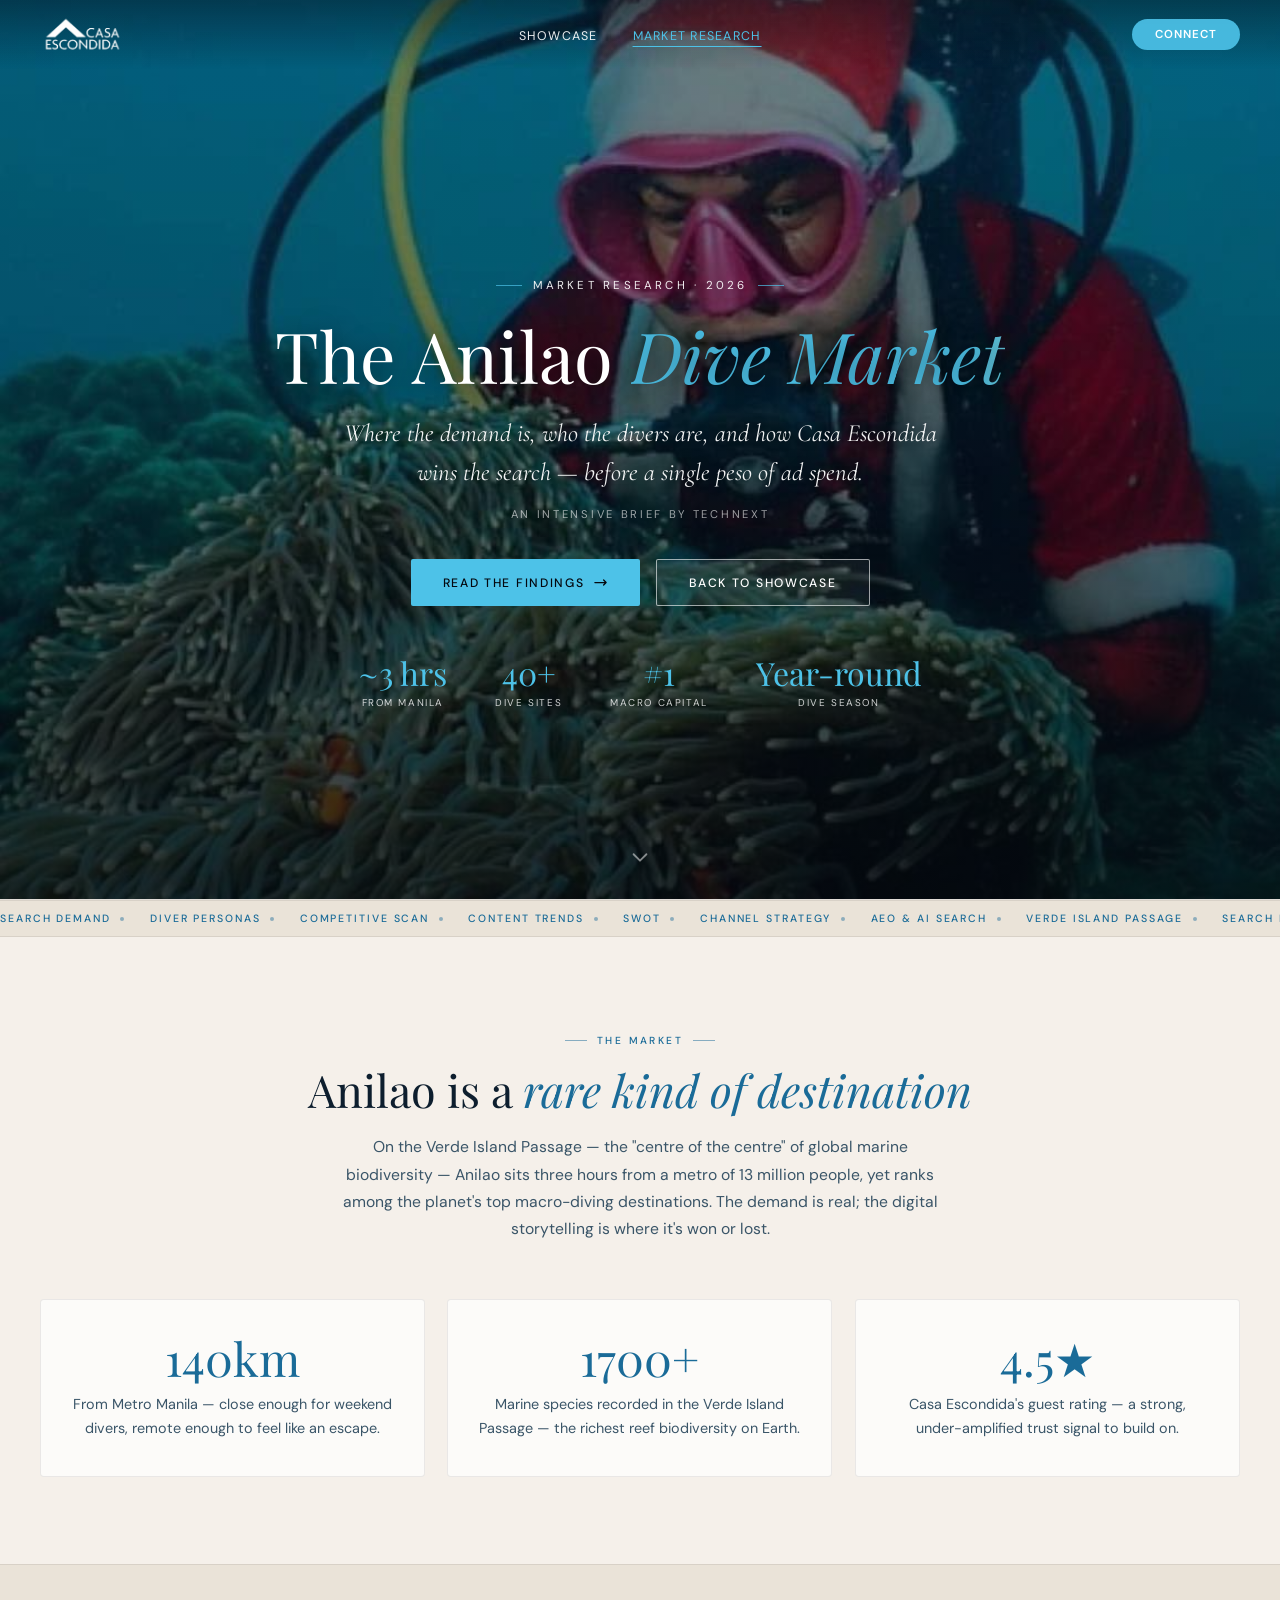
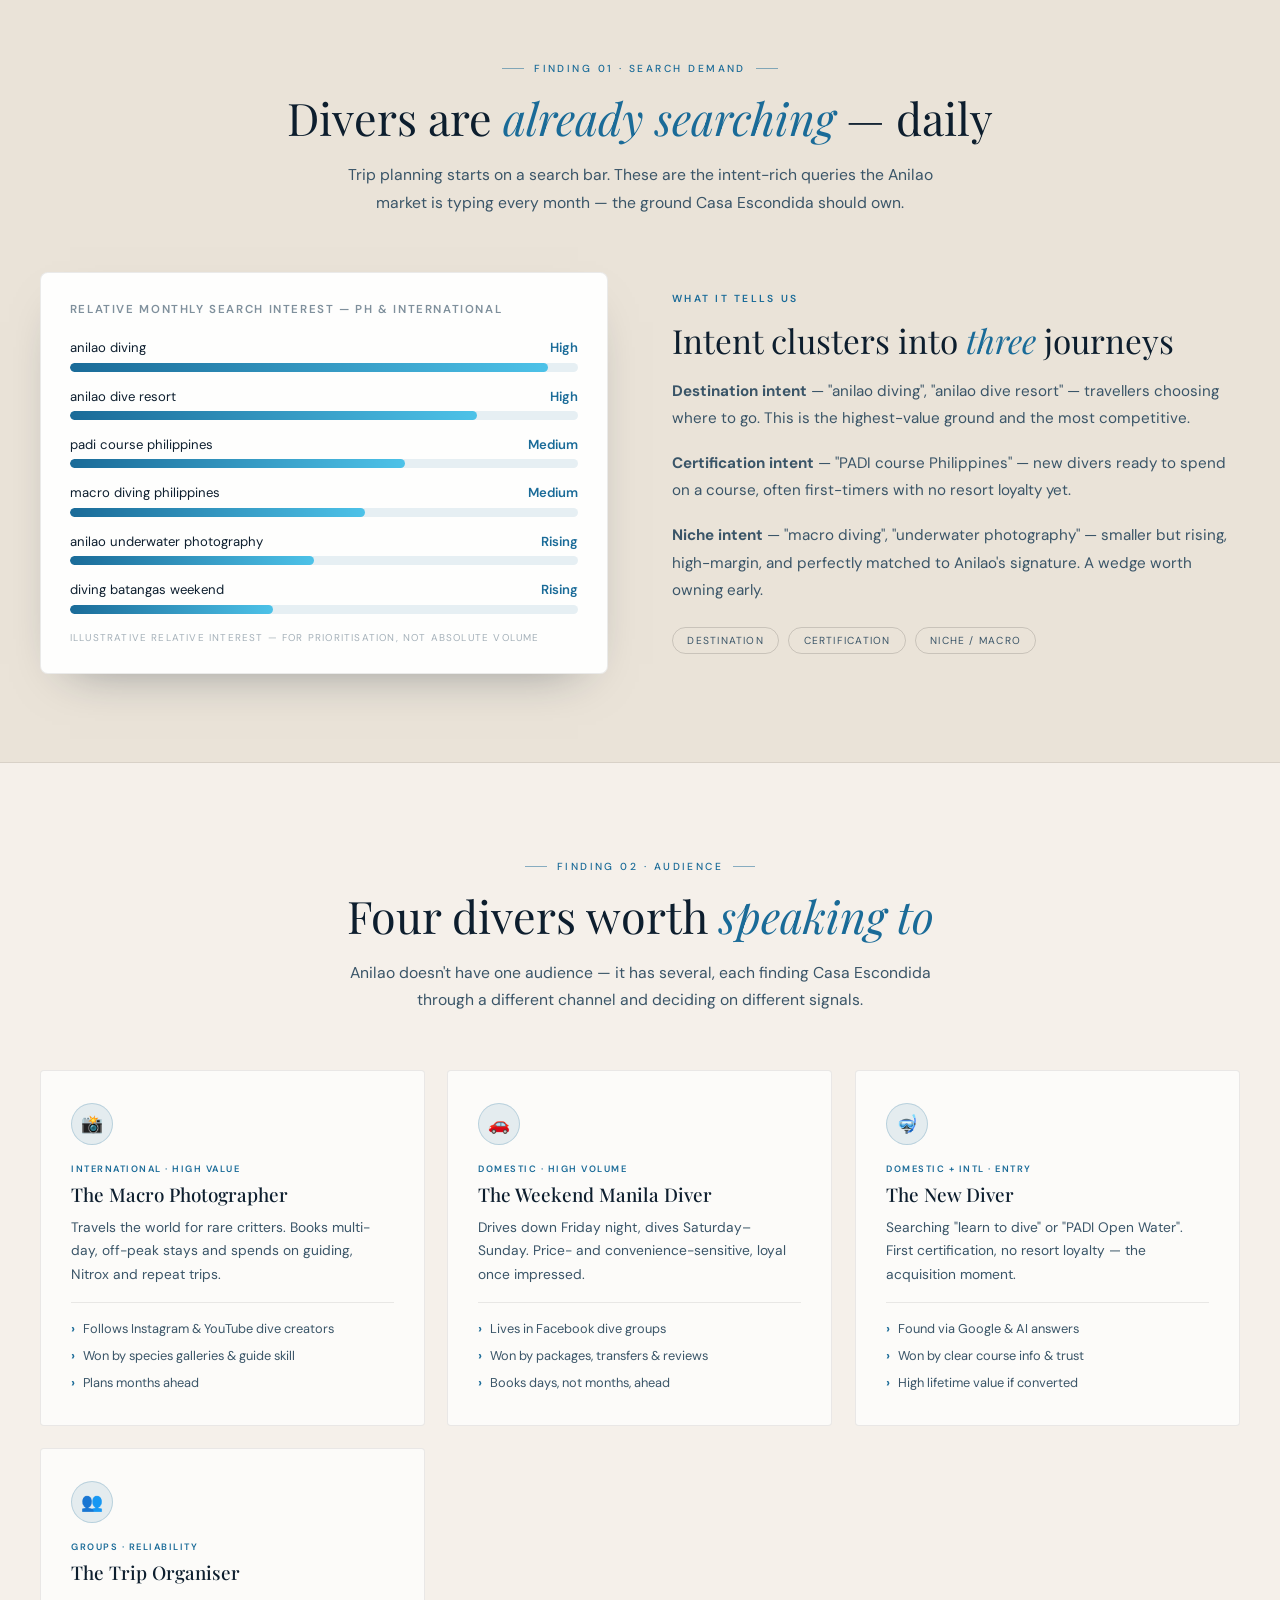
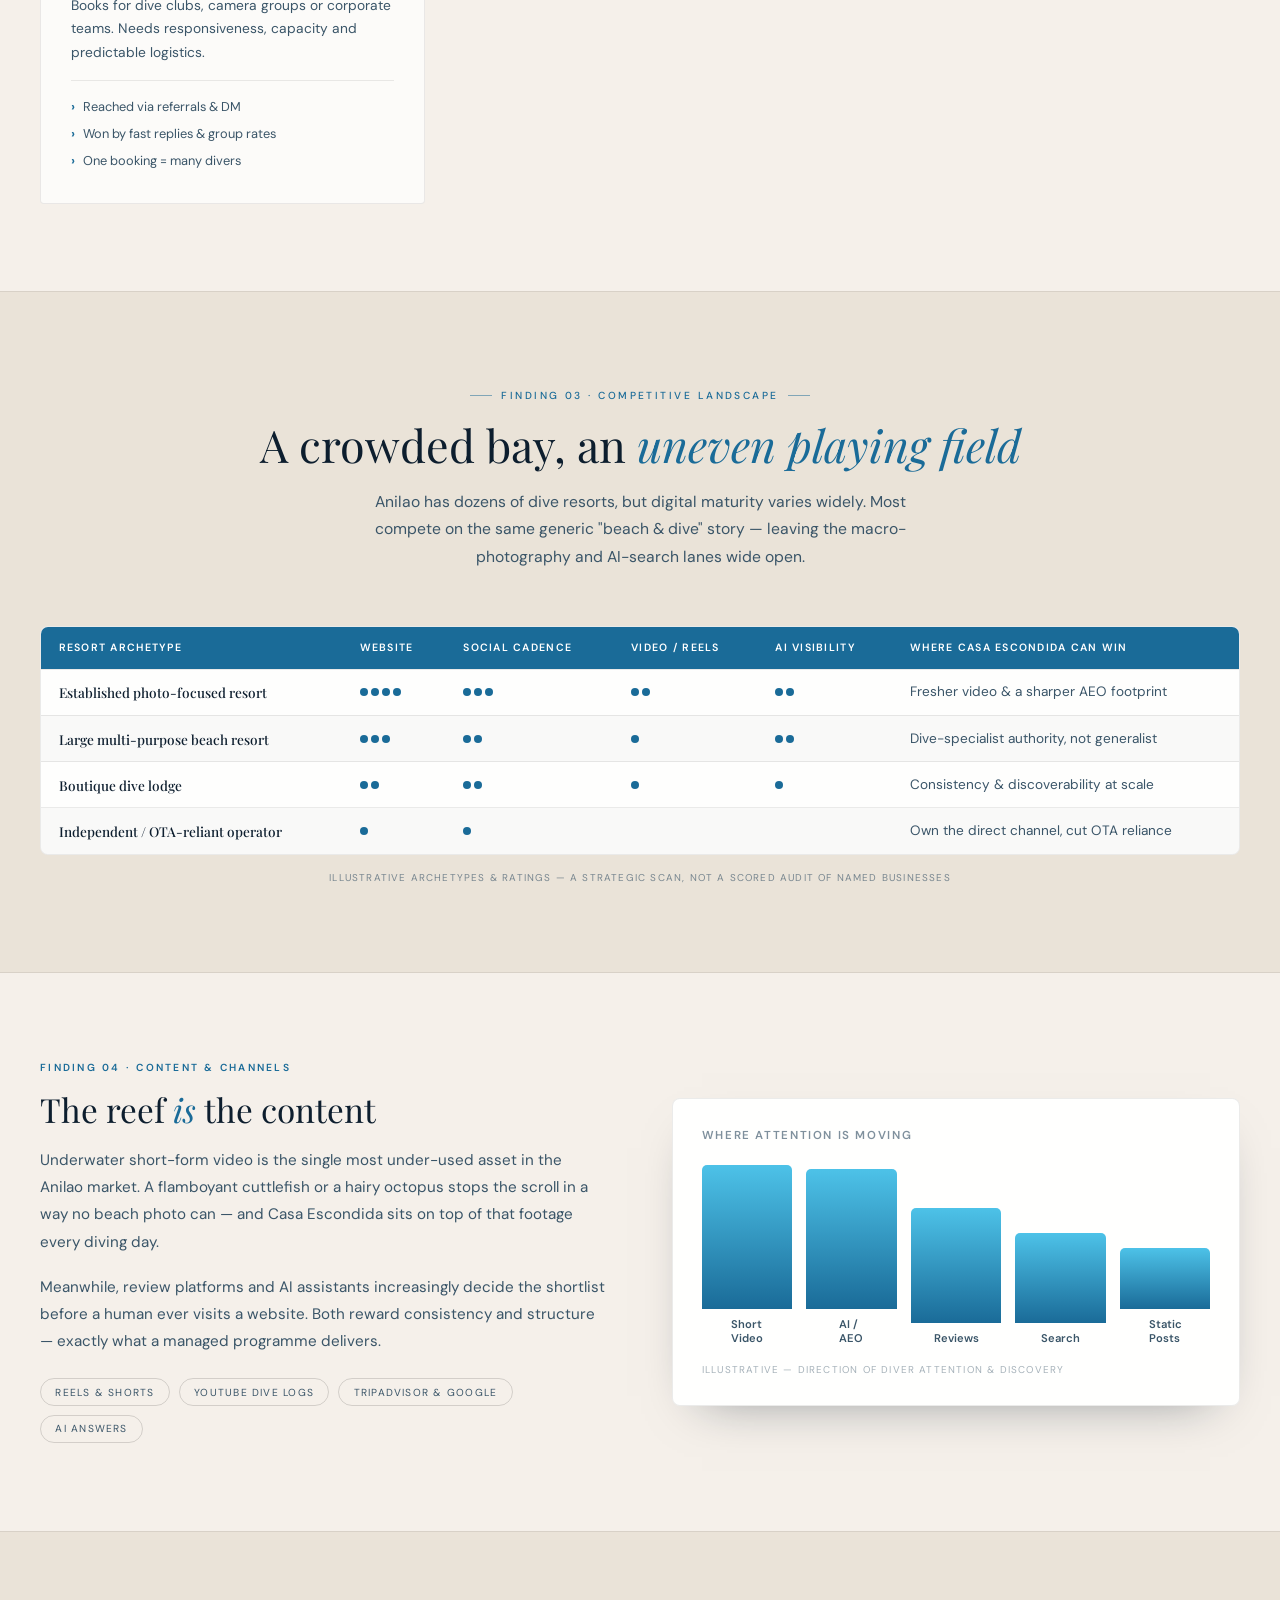
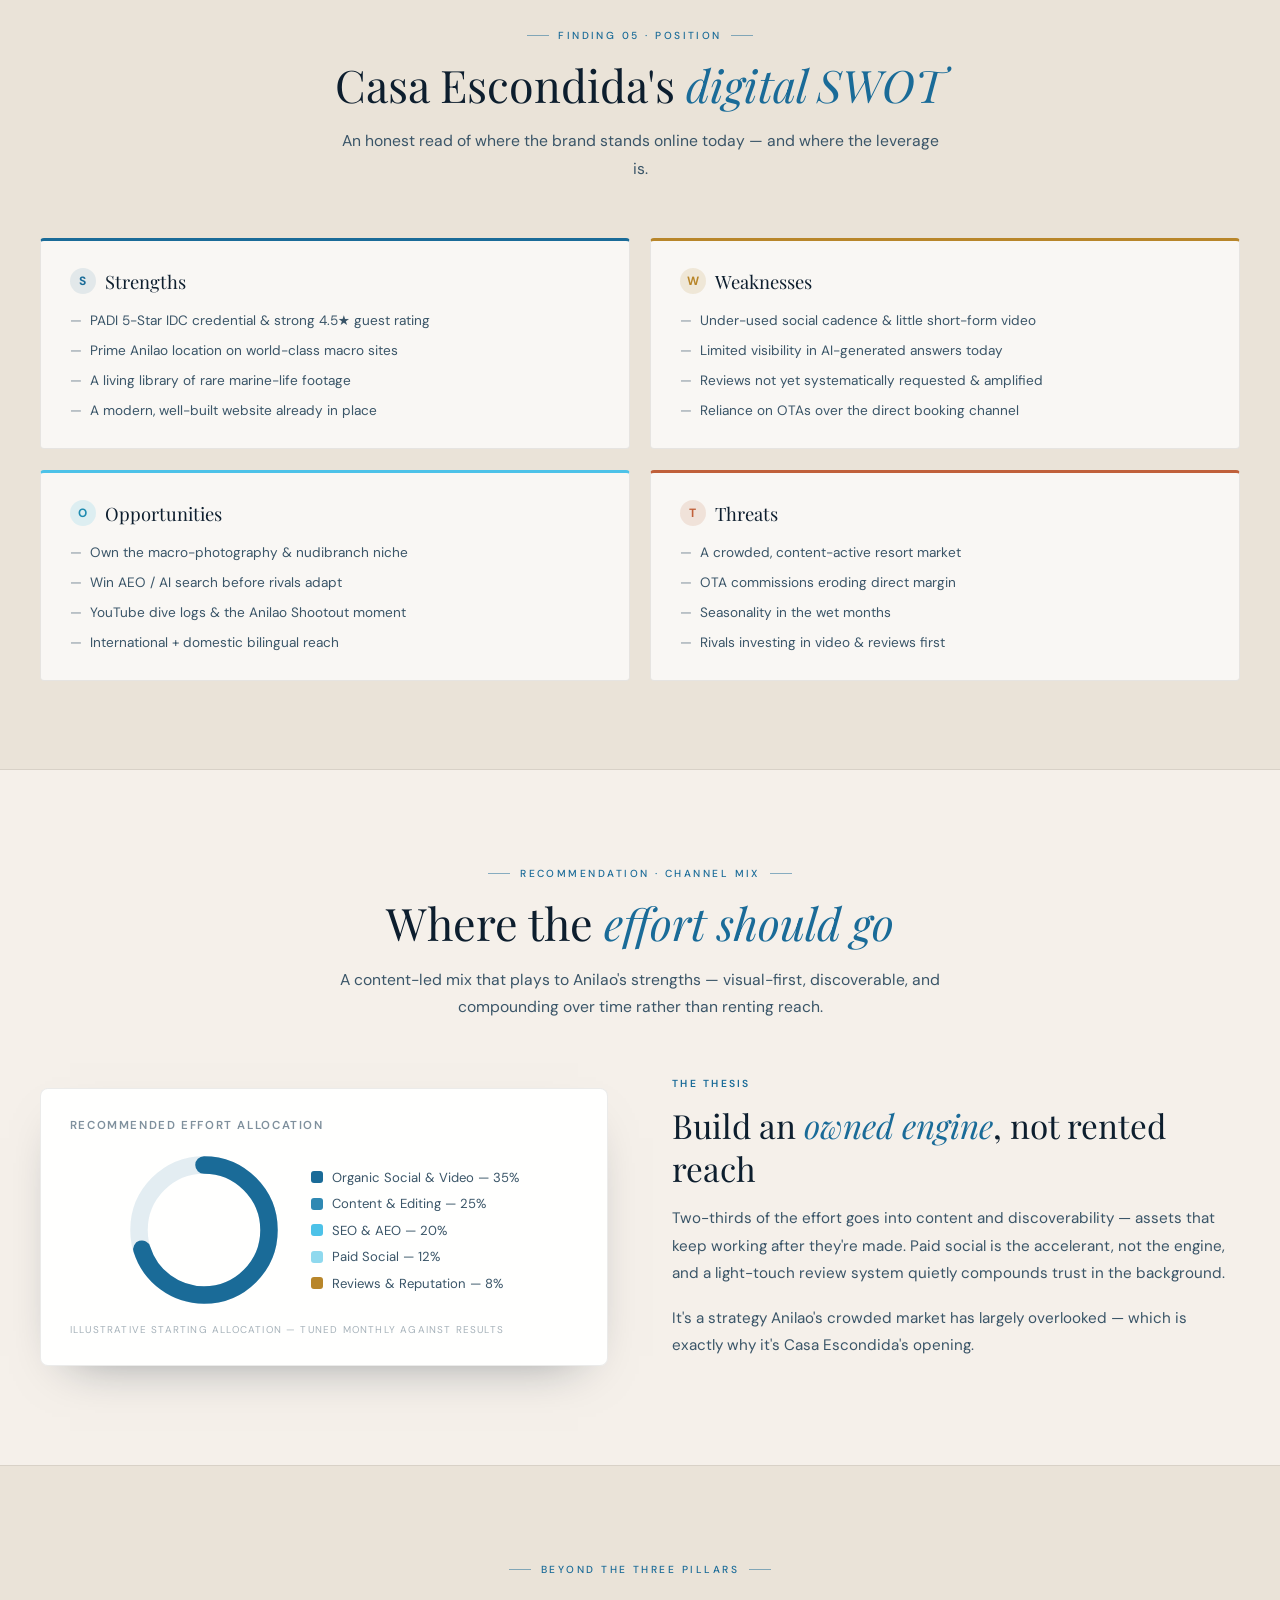
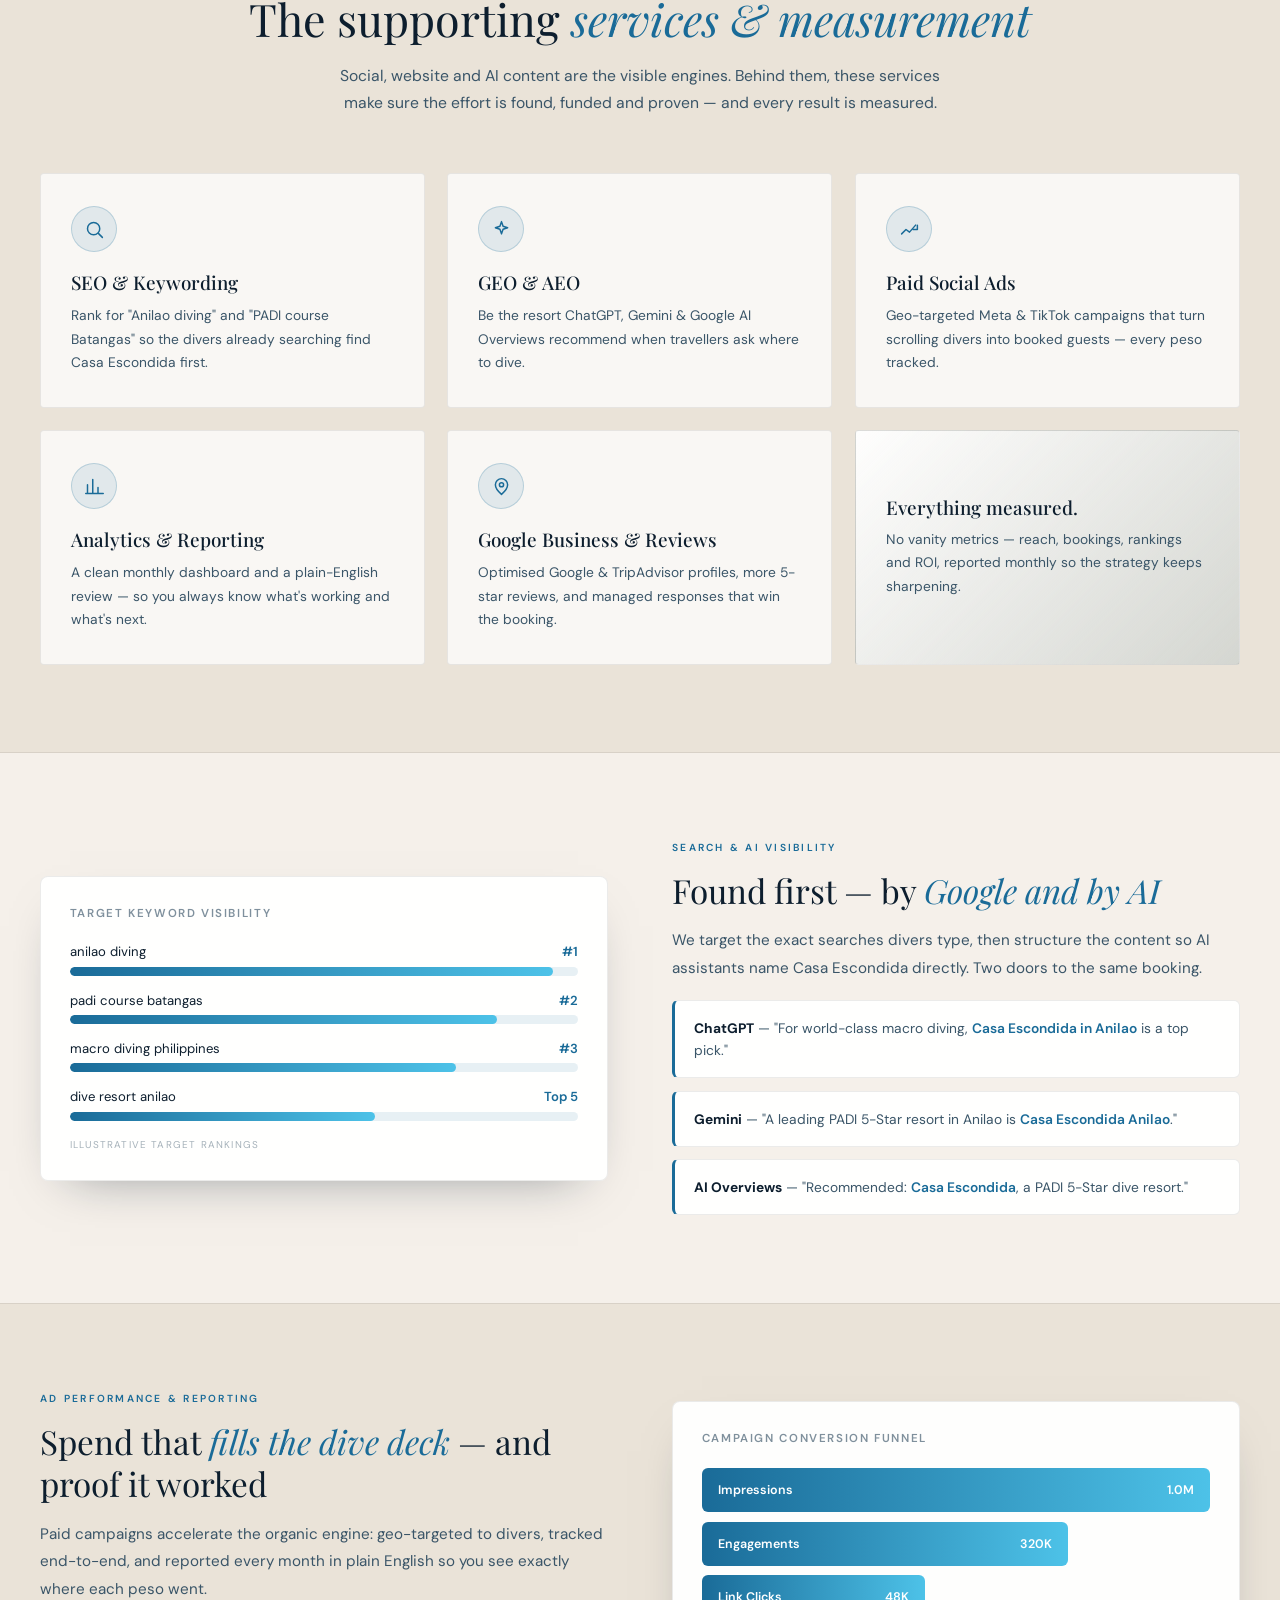
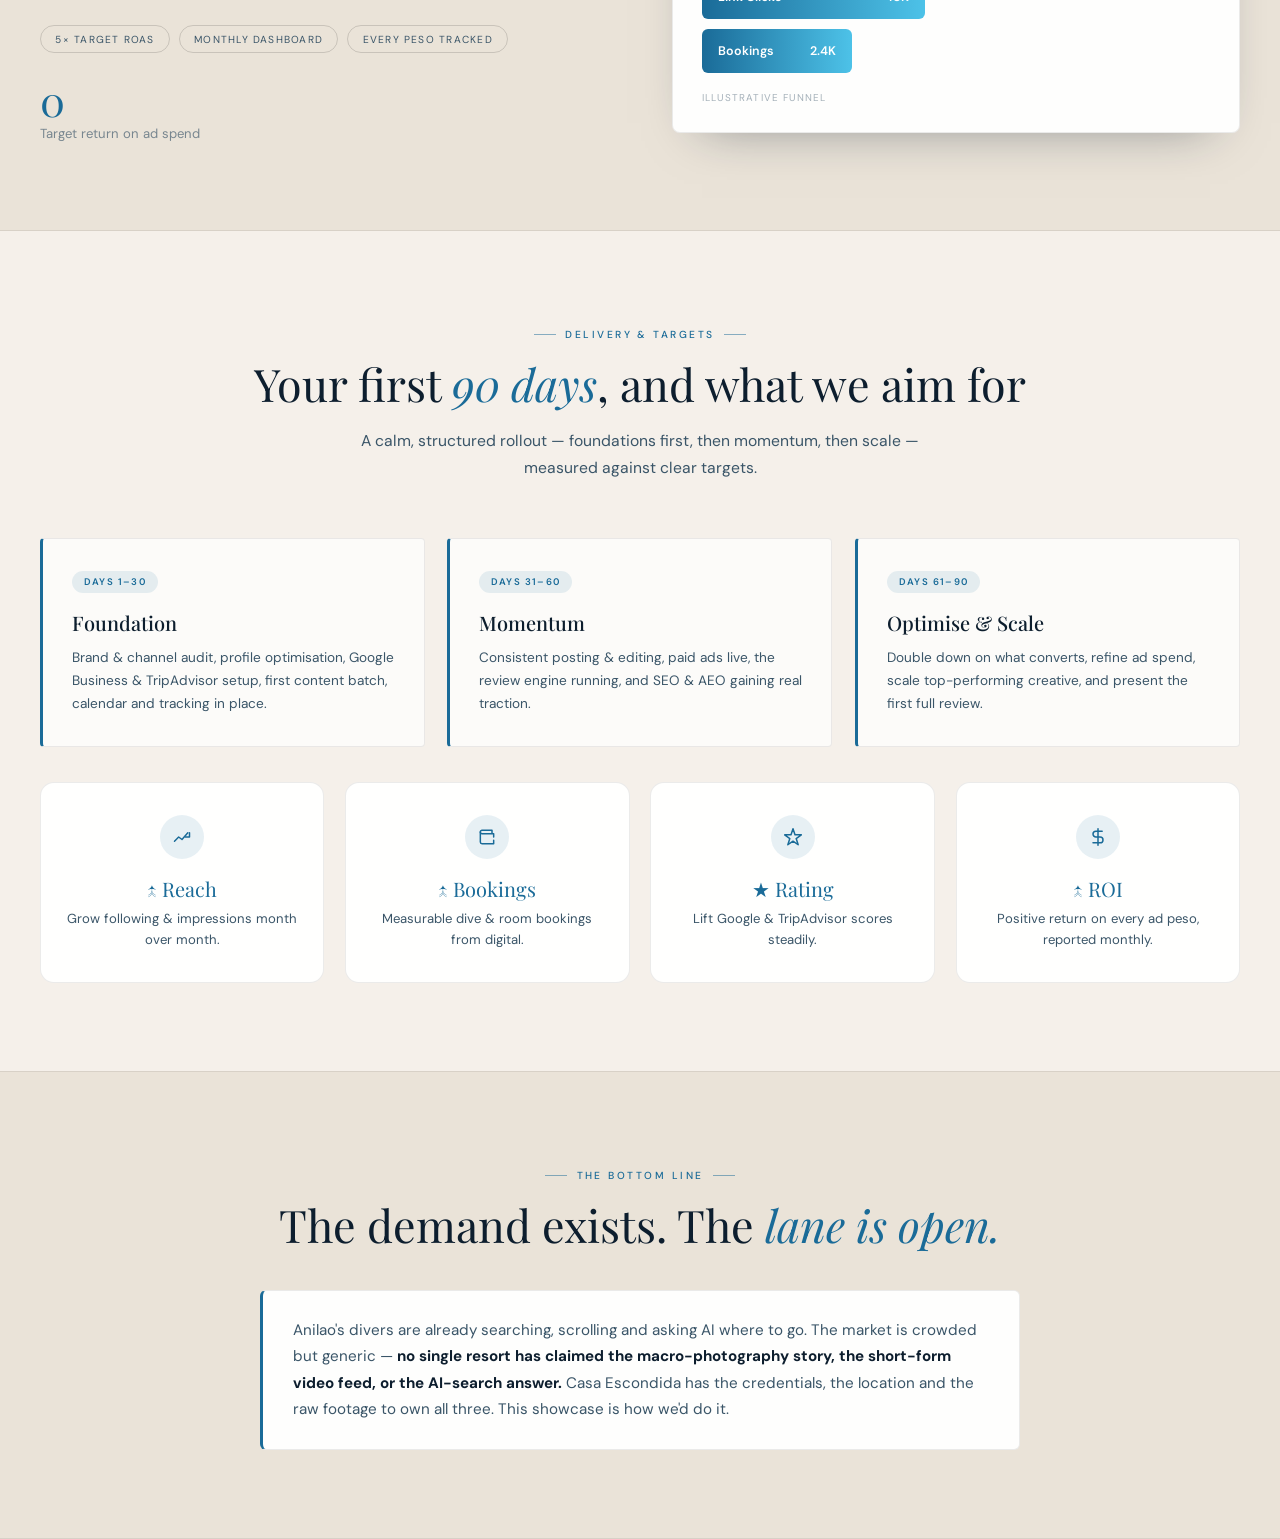
==== research.html @ b02268e8 "Revamp v5: visual-first showcase with exact placeholder counts - Cut analytics/benefit-stat blocks; " ====
<!DOCTYPE html>
<html lang="en">
<head>
<meta charset="UTF-8"/>
<meta name="viewport" content="width=device-width, initial-scale=1.0"/>
<title>Market Research — Casa Escondida Anilao | TechNext</title>
<meta name="description" content="An intensive digital-market research brief for Casa Escondida Anilao by TechNext — the Anilao dive-tourism landscape, search demand, diver personas, competitive scan and channel strategy."/>
<meta name="robots" content="noindex, nofollow"/>
<meta http-equiv="Cache-Control" content="no-cache, no-store, must-revalidate"/>
<meta http-equiv="Pragma" content="no-cache"/>
<meta http-equiv="Expires" content="0"/>
<link rel="icon" type="image/webp" href="img/logo-white.webp"/>
<link rel="preconnect" href="https://fonts.googleapis.com"/>
<link rel="preconnect" href="https://fonts.gstatic.com" crossorigin/>
<link href="https://fonts.googleapis.com/css2?family=Playfair+Display:ital,wght@0,300;0,400;0,500;1,300;1,400&family=DM+Sans:wght@300;400;500;600&family=Cormorant+Garamond:ital,wght@0,300;0,400;1,300;1,400&display=swap" rel="stylesheet"/>
<link rel="stylesheet" href="styles.css?v=5"/>
</head>
<body>
<div id="pg-bar"></div>
<button id="toTop" aria-label="Back to top"><svg width="17" height="17" fill="none" stroke="currentColor" stroke-width="2.2" viewBox="0 0 24 24"><path stroke-linecap="round" stroke-linejoin="round" d="M5 15l7-7 7 7"/></svg></button>

<!-- NAV -->
<nav id="nav">
  <a href="https://www.casaescondida-anilao.com/" target="_blank" rel="noopener" class="nav-logo" aria-label="Casa Escondida — Home">
    <img class="logo-night" src="img/logo-white.webp" alt="Casa Escondida Anilao"/>
    <img class="logo-day" src="img/logo-color.webp" alt="Casa Escondida Anilao"/>
  </a>
  <ul class="nav-links">
    <li><a href="index.html">Showcase</a></li>
    <li><a href="research.html" class="active">Market Research</a></li>
  </ul>
  <div class="nav-right">
    <a href="mailto:hello@technext.asia?subject=Casa%20Escondida%20Anilao%20Market%20Research" class="btn-nav-cta">Connect</a>
  </div>
</nav>

<!-- HERO -->
<header class="hero">
  <video class="hero-video" autoplay muted loop playsinline preload="auto" poster="img/hero-poster.jpg">
    <source src="img/hero.mp4" type="video/mp4"/>
  </video>
  <div class="hero-overlay"></div>
  <div class="hero-content">
    <div class="hero-eyebrow">Market Research · 2026</div>
    <h1 class="hero-h1">The Anilao <em>Dive Market</em></h1>
    <p class="hero-sub">Where the demand is, who the divers are, and how Casa Escondida wins the search — before a single peso of ad spend.</p>
    <p class="hero-kicker">An intensive brief by TechNext</p>
    <div class="hero-ctas">
      <a href="#demand" class="btn btn-primary">Read the Findings
        <svg fill="none" stroke="currentColor" viewBox="0 0 24 24"><path stroke-linecap="round" stroke-linejoin="round" stroke-width="2" d="M17 8l4 4m0 0l-4 4m4-4H3"/></svg></a>
      <a href="index.html" class="btn btn-ghost">Back to Showcase</a>
    </div>
    <div class="hero-stats">
      <div class="hstat"><div class="hstat-n">~3 hrs</div><div class="hstat-l">From Manila</div></div>
      <div class="hstat"><div class="hstat-n">40+</div><div class="hstat-l">Dive Sites</div></div>
      <div class="hstat"><div class="hstat-n">#1</div><div class="hstat-l">Macro Capital</div></div>
      <div class="hstat"><div class="hstat-n">Year-round</div><div class="hstat-l">Dive Season</div></div>
    </div>
  </div>
  <a href="#context" class="hero-scroll" aria-label="Scroll down"><svg fill="none" stroke="currentColor" viewBox="0 0 24 24"><path stroke-linecap="round" stroke-linejoin="round" stroke-width="2" d="M19 9l-7 7-7-7"/></svg></a>
</header>

<!-- MARQUEE -->
<div class="marquee-strip" aria-hidden="true">
  <div class="marquee-inner" id="mq">
    <span class="mq-item">Search Demand<span class="mq-dot"></span></span>
    <span class="mq-item">Diver Personas<span class="mq-dot"></span></span>
    <span class="mq-item">Competitive Scan<span class="mq-dot"></span></span>
    <span class="mq-item">Content Trends<span class="mq-dot"></span></span>
    <span class="mq-item">SWOT<span class="mq-dot"></span></span>
    <span class="mq-item">Channel Strategy<span class="mq-dot"></span></span>
    <span class="mq-item">AEO &amp; AI Search<span class="mq-dot"></span></span>
    <span class="mq-item">Verde Island Passage<span class="mq-dot"></span></span>
  </div>
</div>

<!-- CONTEXT -->
<section class="sec" id="context">
  <div class="inner">
    <div class="sec-head rv">
      <div class="sec-eyebrow">The Market</div>
      <h2 class="sec-h2">Anilao is a <em>rare kind of destination</em></h2>
      <p class="sec-sub">On the Verde Island Passage — the "centre of the centre" of global marine biodiversity — Anilao sits three hours from a metro of 13 million people, yet ranks among the planet's top macro-diving destinations. The demand is real; the digital storytelling is where it's won or lost.</p>
    </div>
    <div class="stat-grid">
      <div class="stat-card rv d1"><div class="stat-n" data-count="140" data-suffix="km">0</div><div class="stat-t">From Metro Manila — close enough for weekend divers, remote enough to feel like an escape.</div></div>
      <div class="stat-card rv d2"><div class="stat-n" data-count="1700" data-suffix="+">0</div><div class="stat-t">Marine species recorded in the Verde Island Passage — the richest reef biodiversity on Earth.</div></div>
      <div class="stat-card rv d3"><div class="stat-n" data-count="4.5" data-suffix="★">0</div><div class="stat-t">Casa Escondida's guest rating — a strong, under-amplified trust signal to build on.</div></div>
    </div>
  </div>
</section>

<!-- SEARCH DEMAND -->
<section class="sec sec-alt" id="demand">
  <div class="inner">
    <div class="sec-head rv">
      <div class="sec-eyebrow">Finding 01 · Search Demand</div>
      <h2 class="sec-h2">Divers are <em>already searching</em> — daily</h2>
      <p class="sec-sub">Trip planning starts on a search bar. These are the intent-rich queries the Anilao market is typing every month — the ground Casa Escondida should own.</p>
    </div>
    <div class="ov-grid">
      <div class="ov-media rvl">
        <div class="panel">
          <div class="panel-title">Relative Monthly Search Interest — PH &amp; International</div>
          <div class="krow"><div class="ktop"><span>anilao diving</span><span class="rk">High</span></div><div class="ktrack"><div class="kfill" style="--w:94%"></div></div></div>
          <div class="krow"><div class="ktop"><span>anilao dive resort</span><span class="rk">High</span></div><div class="ktrack"><div class="kfill" style="--w:80%"></div></div></div>
          <div class="krow"><div class="ktop"><span>padi course philippines</span><span class="rk">Medium</span></div><div class="ktrack"><div class="kfill" style="--w:66%"></div></div></div>
          <div class="krow"><div class="ktop"><span>macro diving philippines</span><span class="rk">Medium</span></div><div class="ktrack"><div class="kfill" style="--w:58%"></div></div></div>
          <div class="krow"><div class="ktop"><span>anilao underwater photography</span><span class="rk">Rising</span></div><div class="ktrack"><div class="kfill" style="--w:48%"></div></div></div>
          <div class="krow"><div class="ktop"><span>diving batangas weekend</span><span class="rk">Rising</span></div><div class="ktrack"><div class="kfill" style="--w:40%"></div></div></div>
          <div class="panel-note">Illustrative relative interest — for prioritisation, not absolute volume</div>
        </div>
      </div>
      <div class="ov-text rvr">
        <div class="ov-eyebrow">What it tells us</div>
        <h3>Intent clusters into <em>three</em> journeys</h3>
        <p><strong>Destination intent</strong> — "anilao diving", "anilao dive resort" — travellers choosing where to go. This is the highest-value ground and the most competitive.</p>
        <p><strong>Certification intent</strong> — "PADI course Philippines" — new divers ready to spend on a course, often first-timers with no resort loyalty yet.</p>
        <p><strong>Niche intent</strong> — "macro diving", "underwater photography" — smaller but rising, high-margin, and perfectly matched to Anilao's signature. A wedge worth owning early.</p>
        <div class="ov-badges">
          <span class="ov-badge">Destination</span><span class="ov-badge">Certification</span><span class="ov-badge">Niche / Macro</span>
        </div>
      </div>
    </div>
  </div>
</section>

<!-- PERSONAS -->
<section class="sec" id="personas">
  <div class="inner">
    <div class="sec-head rv">
      <div class="sec-eyebrow">Finding 02 · Audience</div>
      <h2 class="sec-h2">Four divers worth <em>speaking to</em></h2>
      <p class="sec-sub">Anilao doesn't have one audience — it has several, each finding Casa Escondida through a different channel and deciding on different signals.</p>
    </div>
    <div class="cap-grid">
      <div class="cap-card rv d1">
        <div class="persona-icon">📸</div>
        <div class="persona-tag">International · High Value</div>
        <h3 class="cap-name">The Macro Photographer</h3>
        <p class="cap-desc">Travels the world for rare critters. Books multi-day, off-peak stays and spends on guiding, Nitrox and repeat trips.</p>
        <ul class="persona-list"><li>Follows Instagram &amp; YouTube dive creators</li><li>Won by species galleries &amp; guide skill</li><li>Plans months ahead</li></ul>
      </div>
      <div class="cap-card rv d2">
        <div class="persona-icon">🚗</div>
        <div class="persona-tag">Domestic · High Volume</div>
        <h3 class="cap-name">The Weekend Manila Diver</h3>
        <p class="cap-desc">Drives down Friday night, dives Saturday–Sunday. Price- and convenience-sensitive, loyal once impressed.</p>
        <ul class="persona-list"><li>Lives in Facebook dive groups</li><li>Won by packages, transfers &amp; reviews</li><li>Books days, not months, ahead</li></ul>
      </div>
      <div class="cap-card rv d3">
        <div class="persona-icon">🤿</div>
        <div class="persona-tag">Domestic + Intl · Entry</div>
        <h3 class="cap-name">The New Diver</h3>
        <p class="cap-desc">Searching "learn to dive" or "PADI Open Water". First certification, no resort loyalty — the acquisition moment.</p>
        <ul class="persona-list"><li>Found via Google &amp; AI answers</li><li>Won by clear course info &amp; trust</li><li>High lifetime value if converted</li></ul>
      </div>
      <div class="cap-card rv d4">
        <div class="persona-icon">👥</div>
        <div class="persona-tag">Groups · Reliability</div>
        <h3 class="cap-name">The Trip Organiser</h3>
        <p class="cap-desc">Books for dive clubs, camera groups or corporate teams. Needs responsiveness, capacity and predictable logistics.</p>
        <ul class="persona-list"><li>Reached via referrals &amp; DM</li><li>Won by fast replies &amp; group rates</li><li>One booking = many divers</li></ul>
      </div>
    </div>
  </div>
</section>

<!-- COMPETITIVE SCAN -->
<section class="sec sec-alt" id="competition">
  <div class="inner">
    <div class="sec-head rv">
      <div class="sec-eyebrow">Finding 03 · Competitive Landscape</div>
      <h2 class="sec-h2">A crowded bay, an <em>uneven playing field</em></h2>
      <p class="sec-sub">Anilao has dozens of dive resorts, but digital maturity varies widely. Most compete on the same generic "beach &amp; dive" story — leaving the macro-photography and AI-search lanes wide open.</p>
    </div>
    <div class="rtable-wrap rv">
      <table class="rtable">
        <thead><tr><th>Resort Archetype</th><th>Website</th><th>Social Cadence</th><th>Video / Reels</th><th>AI Visibility</th><th>Where Casa Escondida Can Win</th></tr></thead>
        <tbody>
          <tr><td>Established photo-focused resort</td><td><span class="pips"><i class="pip on"></i><i class="pip on"></i><i class="pip on"></i><i class="pip on"></i></span></td><td><span class="pips"><i class="pip on"></i><i class="pip on"></i><i class="pip on"></i></span></td><td><span class="pips"><i class="pip on"></i><i class="pip on"></i></span></td><td><span class="pips"><i class="pip on"></i><i class="pip on"></i></span></td><td>Fresher video &amp; a sharper AEO footprint</td></tr>
          <tr><td>Large multi-purpose beach resort</td><td><span class="pips"><i class="pip on"></i><i class="pip on"></i><i class="pip on"></i></span></td><td><span class="pips"><i class="pip on"></i><i class="pip on"></i></span></td><td><span class="pips"><i class="pip on"></i></span></td><td><span class="pips"><i class="pip on"></i><i class="pip on"></i></span></td><td>Dive-specialist authority, not generalist</td></tr>
          <tr><td>Boutique dive lodge</td><td><span class="pips"><i class="pip on"></i><i class="pip on"></i></span></td><td><span class="pips"><i class="pip on"></i><i class="pip on"></i></span></td><td><span class="pips"><i class="pip on"></i></span></td><td><span class="pips"><i class="pip on"></i></span></td><td>Consistency &amp; discoverability at scale</td></tr>
          <tr><td>Independent / OTA-reliant operator</td><td><span class="pips"><i class="pip on"></i></span></td><td><span class="pips"><i class="pip on"></i></span></td><td><span class="pips"></span></td><td><span class="pips"></span></td><td>Own the direct channel, cut OTA reliance</td></tr>
        </tbody>
      </table>
    </div>
    <p style="text-align:center;font-size:.62rem;letter-spacing:.12em;text-transform:uppercase;color:var(--text3);margin-top:1rem;">Illustrative archetypes &amp; ratings — a strategic scan, not a scored audit of named businesses</p>
  </div>
</section>

<!-- CONTENT TRENDS -->
<section class="sec" id="trends">
  <div class="inner">
    <div class="ov-grid">
      <div class="ov-text rvl">
        <div class="ov-eyebrow">Finding 04 · Content &amp; Channels</div>
        <h3>The reef <em>is</em> the content</h3>
        <p>Underwater short-form video is the single most under-used asset in the Anilao market. A flamboyant cuttlefish or a hairy octopus stops the scroll in a way no beach photo can — and Casa Escondida sits on top of that footage every diving day.</p>
        <p>Meanwhile, review platforms and AI assistants increasingly decide the shortlist before a human ever visits a website. Both reward consistency and structure — exactly what a managed programme delivers.</p>
        <div class="ov-badges">
          <span class="ov-badge">Reels &amp; Shorts</span><span class="ov-badge">YouTube Dive Logs</span><span class="ov-badge">TripAdvisor &amp; Google</span><span class="ov-badge">AI Answers</span>
        </div>
      </div>
      <div class="ov-media rvr">
        <div class="panel">
          <div class="panel-title">Where Attention Is Moving</div>
          <div class="bars">
            <div class="bar"><i style="--h:100%"></i><b>Short<br>Video</b></div>
            <div class="bar"><i style="--h:78%"></i><b>AI /<br>AEO</b></div>
            <div class="bar"><i style="--h:64%"></i><b>Reviews</b></div>
            <div class="bar"><i style="--h:50%"></i><b>Search</b></div>
            <div class="bar"><i style="--h:34%"></i><b>Static<br>Posts</b></div>
          </div>
          <div class="panel-note">Illustrative — direction of diver attention &amp; discovery</div>
        </div>
      </div>
    </div>
  </div>
</section>

<!-- SWOT -->
<section class="sec sec-alt" id="swot">
  <div class="inner">
    <div class="sec-head rv">
      <div class="sec-eyebrow">Finding 05 · Position</div>
      <h2 class="sec-h2">Casa Escondida's <em>digital SWOT</em></h2>
      <p class="sec-sub">An honest read of where the brand stands online today — and where the leverage is.</p>
    </div>
    <div class="swot">
      <div class="swot-card s rv d1">
        <div class="swot-h"><span>S</span>Strengths</div>
        <ul class="swot-list">
          <li>PADI 5-Star IDC credential &amp; strong 4.5★ guest rating</li>
          <li>Prime Anilao location on world-class macro sites</li>
          <li>A living library of rare marine-life footage</li>
          <li>A modern, well-built website already in place</li>
        </ul>
      </div>
      <div class="swot-card w rv d2">
        <div class="swot-h"><span>W</span>Weaknesses</div>
        <ul class="swot-list">
          <li>Under-used social cadence &amp; little short-form video</li>
          <li>Limited visibility in AI-generated answers today</li>
          <li>Reviews not yet systematically requested &amp; amplified</li>
          <li>Reliance on OTAs over the direct booking channel</li>
        </ul>
      </div>
      <div class="swot-card o rv d3">
        <div class="swot-h"><span>O</span>Opportunities</div>
        <ul class="swot-list">
          <li>Own the macro-photography &amp; nudibranch niche</li>
          <li>Win AEO / AI search before rivals adapt</li>
          <li>YouTube dive logs &amp; the Anilao Shootout moment</li>
          <li>International + domestic bilingual reach</li>
        </ul>
      </div>
      <div class="swot-card t rv d4">
        <div class="swot-h"><span>T</span>Threats</div>
        <ul class="swot-list">
          <li>A crowded, content-active resort market</li>
          <li>OTA commissions eroding direct margin</li>
          <li>Seasonality in the wet months</li>
          <li>Rivals investing in video &amp; reviews first</li>
        </ul>
      </div>
    </div>
  </div>
</section>

<!-- CHANNEL STRATEGY -->
<section class="sec" id="strategy">
  <div class="inner">
    <div class="sec-head rv">
      <div class="sec-eyebrow">Recommendation · Channel Mix</div>
      <h2 class="sec-h2">Where the <em>effort should go</em></h2>
      <p class="sec-sub">A content-led mix that plays to Anilao's strengths — visual-first, discoverable, and compounding over time rather than renting reach.</p>
    </div>
    <div class="ov-grid">
      <div class="ov-media rvl">
        <div class="panel">
          <div class="panel-title">Recommended Effort Allocation</div>
          <div class="donut-wrap">
            <svg viewBox="0 0 120 120" width="150" height="150" style="flex-shrink:0">
              <circle cx="60" cy="60" r="52" fill="none" stroke="rgba(26,107,152,.12)" stroke-width="14"/>
              <circle class="donut-arc" cx="60" cy="60" r="52" fill="none" stroke="var(--accent)" stroke-width="14" stroke-linecap="round" transform="rotate(-90 60 60)" style="--dash:98"/>
            </svg>
            <ul class="legend">
              <li><span class="sw" style="background:#1a6b98"></span>Organic Social &amp; Video — 35%</li>
              <li><span class="sw" style="background:#2f89b3"></span>Content &amp; Editing — 25%</li>
              <li><span class="sw" style="background:#4dc2e8"></span>SEO &amp; AEO — 20%</li>
              <li><span class="sw" style="background:#8fd9ee"></span>Paid Social — 12%</li>
              <li><span class="sw" style="background:#b8862a"></span>Reviews &amp; Reputation — 8%</li>
            </ul>
          </div>
          <div class="panel-note">Illustrative starting allocation — tuned monthly against results</div>
        </div>
      </div>
      <div class="ov-text rvr">
        <div class="ov-eyebrow">The thesis</div>
        <h3>Build an <em>owned engine</em>, not rented reach</h3>
        <p>Two-thirds of the effort goes into content and discoverability — assets that keep working after they're made. Paid social is the accelerant, not the engine, and a light-touch review system quietly compounds trust in the background.</p>
        <p>It's a strategy Anilao's crowded market has largely overlooked — which is exactly why it's Casa Escondida's opening.</p>
      </div>
    </div>
  </div>
</section>

<!-- SUPPORTING SERVICES -->
<section class="sec sec-alt" id="services">
  <div class="inner">
    <div class="sec-head rv">
      <div class="sec-eyebrow">Beyond the Three Pillars</div>
      <h2 class="sec-h2">The supporting <em>services &amp; measurement</em></h2>
      <p class="sec-sub">Social, website and AI content are the visible engines. Behind them, these services make sure the effort is found, funded and proven — and every result is measured.</p>
    </div>
    <div class="cap-grid">
      <div class="cap-card rv d1">
        <div class="cap-icon"><svg viewBox="0 0 24 24"><circle cx="11" cy="11" r="7"/><path d="M21 21l-4.3-4.3"/></svg></div>
        <h3 class="cap-name">SEO &amp; Keywording</h3>
        <p class="cap-desc">Rank for "Anilao diving" and "PADI course Batangas" so the divers already searching find Casa Escondida first.</p>
      </div>
      <div class="cap-card rv d2">
        <div class="cap-icon"><svg viewBox="0 0 24 24"><path d="M12 3l1.8 5.2L19 10l-5.2 1.8L12 17l-1.8-5.2L5 10l5.2-1.8z"/></svg></div>
        <h3 class="cap-name">GEO &amp; AEO</h3>
        <p class="cap-desc">Be the resort ChatGPT, Gemini &amp; Google AI Overviews recommend when travellers ask where to dive.</p>
      </div>
      <div class="cap-card rv d3">
        <div class="cap-icon"><svg viewBox="0 0 24 24"><path d="M3 17l5-5 4 3 7-8"/><path d="M21 7v5h-5"/></svg></div>
        <h3 class="cap-name">Paid Social Ads</h3>
        <p class="cap-desc">Geo-targeted Meta &amp; TikTok campaigns that turn scrolling divers into booked guests — every peso tracked.</p>
      </div>
      <div class="cap-card rv d1">
        <div class="cap-icon"><svg viewBox="0 0 24 24"><path d="M4 20V10M10 20V4M16 20v-7M22 20H2"/></svg></div>
        <h3 class="cap-name">Analytics &amp; Reporting</h3>
        <p class="cap-desc">A clean monthly dashboard and a plain-English review — so you always know what's working and what's next.</p>
      </div>
      <div class="cap-card rv d2">
        <div class="cap-icon"><svg viewBox="0 0 24 24"><path d="M12 21s-7-6-7-11a7 7 0 0114 0c0 5-7 11-7 11z"/><circle cx="12" cy="10" r="2.4"/></svg></div>
        <h3 class="cap-name">Google Business &amp; Reviews</h3>
        <p class="cap-desc">Optimised Google &amp; TripAdvisor profiles, more 5-star reviews, and managed responses that win the booking.</p>
      </div>
      <div class="cap-card rv d3" style="display:flex;flex-direction:column;justify-content:center;background:linear-gradient(135deg,var(--card2),var(--accent-g));">
        <h3 class="cap-name" style="margin-bottom:.5rem;">Everything measured.</h3>
        <p class="cap-desc">No vanity metrics — reach, bookings, rankings and ROI, reported monthly so the strategy keeps sharpening.</p>
      </div>
    </div>
  </div>
</section>

<!-- SEARCH & AI VISIBILITY -->
<section class="sec" id="visibility">
  <div class="inner">
    <div class="ov-grid">
      <div class="ov-media rvl">
        <div class="panel">
          <div class="panel-title">Target Keyword Visibility</div>
          <div class="krow"><div class="ktop"><span>anilao diving</span><span class="rk">#1</span></div><div class="ktrack"><div class="kfill" style="--w:95%"></div></div></div>
          <div class="krow"><div class="ktop"><span>padi course batangas</span><span class="rk">#2</span></div><div class="ktrack"><div class="kfill" style="--w:84%"></div></div></div>
          <div class="krow"><div class="ktop"><span>macro diving philippines</span><span class="rk">#3</span></div><div class="ktrack"><div class="kfill" style="--w:76%"></div></div></div>
          <div class="krow"><div class="ktop"><span>dive resort anilao</span><span class="rk">Top 5</span></div><div class="ktrack"><div class="kfill" style="--w:60%"></div></div></div>
          <div class="panel-note">Illustrative target rankings</div>
        </div>
      </div>
      <div class="ov-text rvr">
        <div class="ov-eyebrow">Search &amp; AI Visibility</div>
        <h3>Found first — by <em>Google and by AI</em></h3>
        <p>We target the exact searches divers type, then structure the content so AI assistants name Casa Escondida directly. Two doors to the same booking.</p>
        <div class="ai-card"><strong>ChatGPT</strong> — "For world-class macro diving, <span class="hl">Casa Escondida in Anilao</span> is a top pick."</div>
        <div class="ai-card"><strong>Gemini</strong> — "A leading PADI 5-Star resort in Anilao is <span class="hl">Casa Escondida Anilao</span>."</div>
        <div class="ai-card"><strong>AI Overviews</strong> — "Recommended: <span class="hl">Casa Escondida</span>, a PADI 5-Star dive resort."</div>
      </div>
    </div>
  </div>
</section>

<!-- AD PERFORMANCE & REPORTING -->
<section class="sec sec-alt" id="performance">
  <div class="inner">
    <div class="ov-grid">
      <div class="ov-text rvl">
        <div class="ov-eyebrow">Ad Performance &amp; Reporting</div>
        <h3>Spend that <em>fills the dive deck</em> — and proof it worked</h3>
        <p>Paid campaigns accelerate the organic engine: geo-targeted to divers, tracked end-to-end, and reported every month in plain English so you see exactly where each peso went.</p>
        <div class="ov-badges">
          <span class="ov-badge">5× Target ROAS</span><span class="ov-badge">Monthly Dashboard</span><span class="ov-badge">Every Peso Tracked</span>
        </div>
        <div class="ov-stat"><div class="n" data-count="5" data-suffix="×">0</div><div class="l">Target return on ad spend</div></div>
      </div>
      <div class="ov-media rvr">
        <div class="panel">
          <div class="panel-title">Campaign Conversion Funnel</div>
          <div class="funnel">
            <div class="fn" style="--w:100%">Impressions <span>1.0M</span></div>
            <div class="fn" style="--w:72%">Engagements <span>320K</span></div>
            <div class="fn" style="--w:44%">Link Clicks <span>48K</span></div>
            <div class="fn" style="--w:20%">Bookings <span>2.4K</span></div>
          </div>
          <div class="panel-note">Illustrative funnel</div>
        </div>
      </div>
    </div>
  </div>
</section>

<!-- DELIVERY & TARGETS -->
<section class="sec" id="delivery">
  <div class="inner">
    <div class="sec-head rv">
      <div class="sec-eyebrow">Delivery &amp; Targets</div>
      <h2 class="sec-h2">Your first <em>90 days</em>, and what we aim for</h2>
      <p class="sec-sub">A calm, structured rollout — foundations first, then momentum, then scale — measured against clear targets.</p>
    </div>
    <div class="plan-grid">
      <div class="plan-card rv d1"><span class="plan-days">Days 1–30</span><h3>Foundation</h3><p>Brand &amp; channel audit, profile optimisation, Google Business &amp; TripAdvisor setup, first content batch, calendar and tracking in place.</p></div>
      <div class="plan-card rv d2"><span class="plan-days">Days 31–60</span><h3>Momentum</h3><p>Consistent posting &amp; editing, paid ads live, the review engine running, and SEO &amp; AEO gaining real traction.</p></div>
      <div class="plan-card rv d3"><span class="plan-days">Days 61–90</span><h3>Optimise &amp; Scale</h3><p>Double down on what converts, refine ad spend, scale top-performing creative, and present the first full review.</p></div>
    </div>
    <div class="impact-grid" style="margin-top:2.2rem;">
      <div class="impact-card rv d1"><div class="impact-ico"><svg viewBox="0 0 24 24"><path d="M3 17l5-5 4 3 7-8"/><path d="M21 7v5h-5"/></svg></div><div class="impact-h">↑ Reach</div><p class="impact-t">Grow following &amp; impressions month over month.</p></div>
      <div class="impact-card rv d2"><div class="impact-ico"><svg viewBox="0 0 24 24"><path d="M20 12V8H6a2 2 0 0 1 0-4h12v4"/><path d="M4 6v12a2 2 0 0 0 2 2h14v-4"/></svg></div><div class="impact-h">↑ Bookings</div><p class="impact-t">Measurable dive &amp; room bookings from digital.</p></div>
      <div class="impact-card rv d3"><div class="impact-ico"><svg viewBox="0 0 24 24"><path d="M12 2l2.4 7.4H22l-6.2 4.5 2.4 7.4L12 17l-6.2 4.3 2.4-7.4L2 9.4h7.6z"/></svg></div><div class="impact-h">★ Rating</div><p class="impact-t">Lift Google &amp; TripAdvisor scores steadily.</p></div>
      <div class="impact-card rv d4"><div class="impact-ico"><svg viewBox="0 0 24 24"><path d="M12 2v20M17 5H9.5a3.5 3.5 0 0 0 0 7h5a3.5 3.5 0 0 1 0 7H6"/></svg></div><div class="impact-h">↑ ROI</div><p class="impact-t">Positive return on every ad peso, reported monthly.</p></div>
    </div>
  </div>
</section>

<!-- TAKEAWAY -->
<section class="sec sec-alt" id="takeaway">
  <div class="inner">
    <div class="sec-head rv" style="margin-bottom:2.4rem;">
      <div class="sec-eyebrow">The Bottom Line</div>
      <h2 class="sec-h2">The demand exists. The <em>lane is open.</em></h2>
    </div>
    <div class="takeaway rv">
      <p>Anilao's divers are already searching, scrolling and asking AI where to go. The market is crowded but generic — <strong>no single resort has claimed the macro-photography story, the short-form video feed, or the AI-search answer.</strong> Casa Escondida has the credentials, the location and the raw footage to own all three. This showcase is how we'd do it.</p>
    </div>
  </div>
</section>


<script src="app.js?v=5" defer></script>
</body>
</html>
---- styles.css ----
/* =====================================================================
   Casa Escondida Anilao — Digital Marketing Showcase
   Built in the resort's own day-mode design language (sand + ocean-navy).
   No elements borrowed from other showcases.
===================================================================== */

/* ── Tokens (day mode, always-on) ── */
:root{
  --bg:#f5f0ea; --bg2:#eae3d8; --bg3:#ddd5c8;
  --card:rgba(255,255,255,0.72); --card2:rgba(255,255,255,0.95);
  --border:rgba(0,0,0,0.08); --border2:rgba(0,0,0,0.14);
  --text:#0d1e2e; --text2:#3a5568; --text3:rgba(58,85,104,0.65);
  --accent:#1a6b98; --accent-d:#155880; --accent-g:rgba(26,107,152,0.10);
  --teal:#4dc2e8; --gold:#b8862a;
  --nav-bg:rgba(245,240,234,0.95);
}
*,*::before,*::after{margin:0;padding:0;box-sizing:border-box;}
html{scroll-behavior:smooth;}
body{font-family:'DM Sans',system-ui,sans-serif;background:var(--bg);color:var(--text);-webkit-font-smoothing:antialiased;min-height:100vh;overflow-x:hidden;}
::selection{background:rgba(26,107,152,.18);}
::-webkit-scrollbar{width:9px;}::-webkit-scrollbar-track{background:var(--bg2);}::-webkit-scrollbar-thumb{background:rgba(26,107,152,.4);border-radius:5px;}
.c{max-width:1200px;margin:0 auto;padding:0 2rem;}
img{display:block;max-width:100%;}

/* ── Progress bar ── */
#pg-bar{position:fixed;top:0;left:0;height:2px;width:0;background:var(--accent);z-index:10001;transition:width .12s linear;pointer-events:none;}

/* ── NAV ── */
#nav{position:fixed;inset:0 0 auto 0;z-index:200;display:flex;align-items:center;justify-content:space-between;
  padding:.85rem 2.5rem;background:linear-gradient(180deg,rgba(4,8,15,0.42) 0%,transparent 100%);
  transition:padding .4s ease,background .4s ease,backdrop-filter .4s ease,box-shadow .4s ease;}
#nav.scrolled{background:var(--nav-bg);backdrop-filter:blur(20px) saturate(160%);-webkit-backdrop-filter:blur(20px) saturate(160%);border-bottom:1px solid var(--border);padding:.6rem 2.5rem;box-shadow:0 6px 24px rgba(0,0,0,.06);}
.nav-logo{display:flex;align-items:center;text-decoration:none;flex-shrink:0;}
.nav-logo img{height:42px;width:auto;display:block;}
.nav-logo .logo-day{display:none;}
#nav.scrolled .logo-night{display:none;}
#nav.scrolled .logo-day{display:block;}
.nav-links{display:flex;gap:2.2rem;list-style:none;position:absolute;left:50%;transform:translateX(-50%);}
.nav-links a{color:rgba(255,255,255,0.92);text-decoration:none;font-size:.78rem;letter-spacing:.1em;text-transform:uppercase;font-weight:400;transition:color .3s;position:relative;padding-bottom:3px;white-space:nowrap;}
#nav.scrolled .nav-links a{color:var(--text2);}
.nav-links a::after{content:'';position:absolute;bottom:0;left:0;width:0;height:1.5px;background:var(--teal);transition:width .35s ease;}
.nav-links a:hover,.nav-links a.active{color:var(--teal);}
#nav.scrolled .nav-links a:hover,#nav.scrolled .nav-links a.active{color:var(--accent);}
#nav.scrolled .nav-links a::after{background:var(--accent);}
.nav-links a:hover::after,.nav-links a.active::after{width:100%;}
.nav-right{display:flex;align-items:center;gap:1rem;}
.btn-nav-cta{background:rgba(77,194,232,0.92);color:#fff;padding:.5rem 1.4rem;border-radius:30px;font-size:.72rem;letter-spacing:.1em;text-transform:uppercase;text-decoration:none;transition:background .3s,transform .2s;font-weight:600;white-space:nowrap;}
.btn-nav-cta:hover{background:var(--teal);transform:translateY(-1px);}
#nav.scrolled .btn-nav-cta{background:var(--accent);}
#nav.scrolled .btn-nav-cta:hover{background:var(--accent-d);}
@media(max-width:860px){
  #nav,#nav.scrolled{padding:.6rem 1.2rem;}
  .nav-links{position:static;transform:none;gap:1.1rem;}
  .nav-links a{font-size:.66rem;letter-spacing:.06em;}
}
@media(max-width:520px){
  #nav,#nav.scrolled{padding:.5rem .9rem;}
  .nav-logo img{height:34px;}
  .nav-links{gap:.9rem;}
  .nav-links a{font-size:.62rem;letter-spacing:.03em;}
  .btn-nav-cta{display:none;}
}

/* ── HERO ── */
.hero{position:relative;overflow:hidden;min-height:100vh;display:flex;align-items:center;justify-content:center;text-align:center;padding:9rem 1.5rem 4rem;border-bottom:1px solid var(--border);}
.hero-video{position:absolute;inset:0;width:100%;height:100%;object-fit:cover;object-position:center;z-index:0;}
.hero-overlay{position:absolute;inset:0;z-index:1;background:linear-gradient(180deg,rgba(4,8,15,0.52) 0%,rgba(4,10,20,0.55) 45%,rgba(4,8,15,0.82) 100%);}
.hero-content{position:relative;z-index:2;max-width:820px;}
.hero-eyebrow{display:inline-flex;align-items:center;gap:.65rem;font-size:.72rem;letter-spacing:.28em;text-transform:uppercase;color:rgba(255,255,255,0.92);margin-bottom:1.5rem;animation:fadeDown .7s ease .1s both;}
.hero-eyebrow::before,.hero-eyebrow::after{content:'';width:26px;height:1px;background:var(--teal);opacity:.7;}
.hero-h1{font-family:'Playfair Display',serif;font-size:clamp(2.4rem,6vw,4.4rem);font-weight:400;line-height:1.08;color:#fff;margin-bottom:1.3rem;text-shadow:0 2px 24px rgba(0,0,0,.5);}
.hero-h1 em{font-style:italic;background:linear-gradient(90deg,#4dc2e8 30%,#e8c56a 55%,#4dc2e8 70%);background-size:300% auto;-webkit-background-clip:text;background-clip:text;-webkit-text-fill-color:transparent;animation:glint 5s ease-in-out infinite;}
@keyframes glint{0%,90%,100%{background-position:200% center;}45%{background-position:-100% center;}}
.hero-sub{color:rgba(255,255,255,0.94);font-family:'Cormorant Garamond',serif;font-style:italic;font-size:clamp(1.15rem,2.2vw,1.55rem);max-width:600px;margin:0 auto 1rem;line-height:1.55;text-shadow:0 1px 10px rgba(0,0,0,.4);animation:fadeUp .9s cubic-bezier(.22,1,.36,1) .3s both;}
.hero-kicker{color:rgba(255,255,255,0.6);font-size:.7rem;letter-spacing:.24em;text-transform:uppercase;margin-bottom:2.4rem;animation:fadeUp .9s ease .45s both;}
.hero-ctas{display:flex;gap:1rem;justify-content:center;flex-wrap:wrap;margin-bottom:3.2rem;animation:fadeUp .9s ease .55s both;}
.hero-stats{display:flex;justify-content:center;gap:3rem;flex-wrap:wrap;}
.hstat{text-align:center;animation:fadeUp .6s ease both;}
.hero-stats .hstat:nth-child(1){animation-delay:.6s;}.hero-stats .hstat:nth-child(2){animation-delay:.72s;}.hero-stats .hstat:nth-child(3){animation-delay:.84s;}.hero-stats .hstat:nth-child(4){animation-delay:.96s;}
.hstat-n{font-family:'Playfair Display',serif;font-size:2rem;font-weight:300;color:var(--teal);line-height:1;}
.hstat-l{font-size:.62rem;letter-spacing:.16em;text-transform:uppercase;color:rgba(255,255,255,0.8);margin-top:.4rem;}
.hero-scroll{position:absolute;bottom:1.6rem;left:50%;transform:translateX(-50%);z-index:2;color:rgba(255,255,255,.5);}
.hero-scroll svg{width:22px;height:22px;animation:bob 2s ease-in-out infinite;}
@keyframes bob{0%,100%{transform:translateY(0);}50%{transform:translateY(7px);}}
@keyframes fadeDown{from{opacity:0;transform:translateY(-12px);}to{opacity:1;transform:none;}}
@keyframes fadeUp{from{opacity:0;transform:translateY(18px);}to{opacity:1;transform:none;}}
@media(max-width:768px){.hero{padding:8rem 1.2rem 3rem;}.hero-stats{gap:1.6rem;}}

/* ── BUTTONS ── */
.btn{position:relative;overflow:hidden;display:inline-flex;align-items:center;justify-content:center;gap:.55rem;padding:.9rem 2rem;border-radius:2px;font-family:'DM Sans',sans-serif;font-size:.76rem;letter-spacing:.14em;text-transform:uppercase;font-weight:500;text-decoration:none;cursor:pointer;border:none;transition:background .3s,color .3s,transform .3s,box-shadow .3s,border-color .3s;}
.btn svg{width:15px;height:15px;}
.btn-primary{background:var(--teal);color:#04080f;}
.btn-primary::after{content:'';position:absolute;top:0;left:-120%;width:55%;height:100%;background:linear-gradient(90deg,transparent,rgba(255,255,255,.35),transparent);transform:skewX(-20deg);}
.btn-primary:hover{background:#6fd0f2;transform:translateY(-3px);box-shadow:0 12px 30px rgba(77,194,232,.4);}
.btn-primary:hover::after{animation:sweep .7s ease forwards;}
@keyframes sweep{to{left:160%;}}
.btn-ghost{border:1.5px solid rgba(255,255,255,.6);color:#fff;background:rgba(255,255,255,.05);}
.btn-ghost:hover{border-color:var(--teal);color:var(--teal);background:rgba(77,194,232,.08);transform:translateY(-3px);}
/* on light backgrounds */
.on-light .btn-primary{background:var(--accent);color:#fff;}
.on-light .btn-primary:hover{background:var(--accent-d);box-shadow:0 12px 30px rgba(26,107,152,.3);}
.on-light .btn-ghost{border-color:var(--accent);color:var(--accent);background:transparent;}
.on-light .btn-ghost:hover{background:var(--accent-g);}

/* ── MARQUEE ── */
.marquee-strip{background:var(--bg2);overflow:hidden;padding:.7rem 0;border-top:1px solid var(--border);border-bottom:1px solid var(--border);}
.marquee-inner{display:flex;gap:1.6rem;width:max-content;animation:mq 38s linear infinite;will-change:transform;}
.marquee-strip:hover .marquee-inner{animation-play-state:paused;}
@keyframes mq{from{transform:translateX(0);}to{transform:translateX(-50%);}}
.mq-item{display:flex;align-items:center;gap:.6rem;font-size:.66rem;letter-spacing:.18em;text-transform:uppercase;color:var(--accent);white-space:nowrap;font-weight:500;}
.mq-dot{width:4px;height:4px;border-radius:50%;background:var(--accent);opacity:.45;}

/* ── SECTION LAYOUT ── */
.sec{padding:5.5rem 2rem;}
.sec .inner{max-width:1200px;margin:0 auto;}
.sec-alt{background:var(--bg2);border-top:1px solid var(--border);border-bottom:1px solid var(--border);}
.sec-head{text-align:center;margin-bottom:3.5rem;}
.sec-eyebrow{display:inline-flex;align-items:center;gap:.6rem;font-size:.64rem;letter-spacing:.24em;text-transform:uppercase;color:var(--accent);margin-bottom:1rem;font-weight:500;}
.sec-eyebrow::before,.sec-eyebrow::after{content:'';width:22px;height:1px;background:var(--accent);opacity:.5;}
.sec-h2{font-family:'Playfair Display',serif;font-size:clamp(1.8rem,3.6vw,2.8rem);font-weight:400;line-height:1.2;margin-bottom:1rem;color:var(--text);}
.sec-h2 em{font-style:italic;color:var(--accent);}
.sec-sub{color:var(--text2);font-size:.98rem;line-height:1.75;max-width:600px;margin:0 auto;}

/* ── REVEAL ── */
.rv,.rvl,.rvr{opacity:0;transition:opacity .8s cubic-bezier(.22,1,.36,1),transform .8s cubic-bezier(.22,1,.36,1),filter .8s ease;}
.rv{transform:translateY(42px) scale(.98);filter:blur(2px);}
.rvl{transform:translateX(-46px);filter:blur(2px);}
.rvr{transform:translateX(46px);filter:blur(2px);}
.rv.on,.rvl.on,.rvr.on{opacity:1;transform:none;filter:none;}
.d1{transition-delay:.08s;}.d2{transition-delay:.16s;}.d3{transition-delay:.24s;}.d4{transition-delay:.32s;}.d5{transition-delay:.4s;}.d6{transition-delay:.48s;}

/* ── STAT CARDS ── */
.stat-grid{display:grid;grid-template-columns:repeat(3,1fr);gap:1.4rem;}
@media(max-width:760px){.stat-grid{grid-template-columns:1fr;}}
.stat-card{background:var(--card);border:1px solid var(--border);border-radius:4px;padding:2.2rem 1.8rem;text-align:center;transition:border-color .3s,transform .3s,background .3s;}
.stat-card:hover{border-color:var(--accent);transform:translateY(-5px);background:var(--card2);}
.stat-n{font-family:'Playfair Display',serif;font-size:2.9rem;font-weight:300;color:var(--accent);line-height:1;margin-bottom:.7rem;}
.stat-t{font-size:.9rem;color:var(--text2);line-height:1.65;}

/* ── CAPABILITY CARDS ── */
.cap-grid{display:grid;grid-template-columns:repeat(3,1fr);gap:1.4rem;}
@media(max-width:900px){.cap-grid{grid-template-columns:repeat(2,1fr);}}
@media(max-width:560px){.cap-grid{grid-template-columns:1fr;}}
.cap-card{background:var(--card);border:1px solid var(--border);border-radius:4px;padding:2rem 1.9rem;transition:border-color .3s,transform .3s,background .3s,box-shadow .3s;position:relative;}
.cap-card:hover{border-color:var(--accent);transform:translateY(-6px);background:var(--card2);box-shadow:0 18px 44px -20px rgba(26,107,152,.4);}
.cap-icon{width:46px;height:46px;border-radius:50%;background:var(--accent-g);border:1px solid rgba(26,107,152,.22);display:flex;align-items:center;justify-content:center;margin-bottom:1.2rem;}
.cap-icon svg{width:21px;height:21px;stroke:var(--accent);fill:none;stroke-width:1.7;stroke-linecap:round;stroke-linejoin:round;}
.cap-num{position:absolute;top:1.5rem;right:1.6rem;font-family:'Playfair Display',serif;font-size:1.1rem;color:var(--text3);}
.cap-name{font-family:'Playfair Display',serif;font-size:1.18rem;font-weight:500;margin-bottom:.6rem;line-height:1.25;color:var(--text);}
.cap-desc{font-size:.86rem;color:var(--text2);line-height:1.7;}

/* ── OVERVIEW (deep-dive) ROWS ── */
.ov-grid{display:grid;grid-template-columns:1fr 1fr;gap:4rem;align-items:center;}
.ov-grid.flip .ov-media{order:2;}
@media(max-width:900px){.ov-grid{grid-template-columns:1fr;gap:2.5rem;}.ov-grid.flip .ov-media{order:0;}}
.ov-eyebrow{font-size:.64rem;letter-spacing:.22em;text-transform:uppercase;color:var(--accent);font-weight:600;margin-bottom:.9rem;}
.ov-text h3{font-family:'Playfair Display',serif;font-size:clamp(1.5rem,2.6vw,2.1rem);font-weight:400;line-height:1.28;margin-bottom:1rem;color:var(--text);}
.ov-text h3 em{font-style:italic;color:var(--accent);}
.ov-text p{color:var(--text2);font-size:.95rem;line-height:1.8;margin-bottom:1.1rem;}
.ov-badges{display:flex;flex-wrap:wrap;gap:.55rem;margin-top:1.4rem;}
.ov-badge{display:inline-flex;align-items:center;font-size:.64rem;letter-spacing:.12em;text-transform:uppercase;padding:.4rem .9rem;border:1px solid var(--border2);border-radius:30px;color:var(--text2);transition:all .25s;}
.ov-badge:hover{border-color:var(--accent);color:var(--accent);background:var(--accent-g);}
.ov-stat{margin-top:1.6rem;}
.ov-stat .n{font-family:'Playfair Display',serif;font-size:2.6rem;font-weight:300;color:var(--accent);line-height:1;}
.ov-stat .l{font-size:.82rem;color:var(--text3);margin-top:.3rem;}

/* Media panel (light card holding a chart / visual) */
.panel{background:var(--card2);border:1px solid var(--border);border-radius:8px;padding:1.8rem;box-shadow:0 20px 50px -30px rgba(13,30,46,.5);}
.panel-title{font-size:.72rem;letter-spacing:.14em;text-transform:uppercase;color:var(--text3);font-weight:600;margin-bottom:1.4rem;}
.panel-note{font-size:.62rem;letter-spacing:.12em;text-transform:uppercase;color:var(--text3);opacity:.7;margin-top:1.1rem;}

/* Bars */
.bars{display:flex;align-items:flex-end;gap:.9rem;height:180px;}
.bar{flex:1;display:flex;flex-direction:column;justify-content:flex-end;align-items:center;height:100%;}
.bar i{display:block;width:100%;border-radius:5px 5px 0 0;height:0;background:linear-gradient(180deg,var(--teal),var(--accent));transition:height 1.2s cubic-bezier(.2,.7,.3,1);}
.on .bar i,.visible .bar i{height:var(--h);}
.bar b{font-size:.7rem;margin-top:.5rem;font-weight:600;color:var(--text2);}

/* Keyword rank list */
.krow{margin-bottom:1rem;}
.krow:last-child{margin-bottom:0;}
.ktop{display:flex;justify-content:space-between;font-size:.82rem;margin-bottom:.4rem;color:var(--text);}
.ktop .rk{color:var(--accent);font-weight:600;}
.ktrack{height:9px;border-radius:5px;background:rgba(26,107,152,.1);overflow:hidden;}
.kfill{height:100%;width:0;border-radius:5px;background:linear-gradient(90deg,var(--accent),var(--teal));transition:width 1.3s cubic-bezier(.2,.7,.3,1);}
.on .kfill,.visible .kfill{width:var(--w);}

/* Funnel */
.funnel{display:flex;flex-direction:column;gap:.6rem;}
.fn{height:44px;border-radius:6px;display:flex;align-items:center;justify-content:space-between;padding:0 1rem;color:#fff;font-weight:600;font-size:.78rem;width:0;min-width:150px;background:linear-gradient(90deg,var(--accent),var(--teal));transition:width 1.2s cubic-bezier(.2,.7,.3,1);white-space:nowrap;overflow:hidden;}
.on .fn,.visible .fn{width:var(--w);}

/* AI answer cards */
.ai-card{background:var(--card2);border:1px solid var(--border);border-left:3px solid var(--accent);border-radius:6px;padding:1rem 1.2rem;font-size:.86rem;line-height:1.6;color:var(--text2);margin-bottom:.8rem;}
.ai-card:last-child{margin-bottom:0;}
.ai-card strong{color:var(--text);}
.ai-card .hl{color:var(--accent);font-weight:600;}

/* Before/After slider */
.ba{position:relative;border-radius:8px;overflow:hidden;user-select:none;aspect-ratio:16/11;cursor:ew-resize;box-shadow:0 24px 60px -28px rgba(13,30,46,.6);border:1px solid var(--border);}
.ba img{position:absolute;inset:0;width:100%;height:100%;object-fit:cover;pointer-events:none;}
.ba .before{filter:saturate(.3) brightness(.7) contrast(.9) hue-rotate(-12deg);}
.ba .after{clip-path:inset(0 50% 0 0);}
.ba .handle{position:absolute;top:0;bottom:0;left:50%;width:3px;background:#fff;transform:translateX(-50%);pointer-events:none;box-shadow:0 0 14px rgba(0,0,0,.4);}
.ba .handle::after{content:'';position:absolute;top:50%;left:50%;transform:translate(-50%,-50%);width:40px;height:40px;border-radius:50%;background:#fff;box-shadow:0 4px 14px rgba(0,0,0,.35);}
.ba .handle .ico{position:absolute;top:50%;left:50%;transform:translate(-50%,-50%);z-index:2;color:var(--accent);font-size:14px;}
.ba .tag{position:absolute;bottom:12px;font-size:.58rem;letter-spacing:.14em;text-transform:uppercase;color:#fff;background:rgba(4,8,15,.6);padding:.25rem .55rem;border-radius:3px;pointer-events:none;}
.ba .tag.l{left:12px;}.ba .tag.r{right:12px;}

/* ── ECO / CONTENT GALLERY ── */
.eco-filters{display:flex;flex-wrap:wrap;justify-content:center;gap:.55rem;margin-bottom:2.4rem;}
.eco-filter{background:transparent;border:1px solid var(--border2);color:var(--text2);padding:.55rem 1.15rem;border-radius:40px;font-size:.66rem;letter-spacing:.14em;text-transform:uppercase;font-weight:500;cursor:pointer;transition:all .3s;font-family:inherit;}
.eco-filter:hover{border-color:var(--accent);color:var(--accent);}
.eco-filter.active{background:var(--accent);border-color:var(--accent);color:#fff;}
.eco-grid{display:grid;grid-template-columns:repeat(4,1fr);gap:1.1rem;}
@media(max-width:900px){.eco-grid{grid-template-columns:repeat(3,1fr);}}
@media(max-width:600px){.eco-grid{grid-template-columns:repeat(2,1fr);gap:.7rem;}}
.eco-card{position:relative;aspect-ratio:1;overflow:hidden;border-radius:6px;border:1px solid var(--border);background:var(--bg3);transition:transform .5s ease,border-color .3s,box-shadow .4s,opacity .4s;}
.eco-card:hover{transform:translateY(-4px);border-color:var(--accent);box-shadow:0 16px 42px -18px rgba(26,107,152,.5);}
.eco-card img{width:100%;height:100%;object-fit:cover;transition:transform .7s ease,filter .4s;}
.eco-card:hover img{transform:scale(1.09);filter:brightness(.7);}
.eco-card.hide{display:none;}
.eco-label{position:absolute;left:0;right:0;bottom:0;padding:1.1rem .9rem .8rem;background:linear-gradient(to top,rgba(4,8,15,.92) 0%,rgba(4,8,15,.45) 60%,transparent 100%);color:#fff;pointer-events:none;}
.eco-name{font-family:'Playfair Display',serif;font-size:.92rem;font-weight:500;line-height:1.2;}
.eco-cat{position:absolute;top:.65rem;left:.65rem;background:rgba(4,8,15,.72);backdrop-filter:blur(6px);color:#fff;padding:.22rem .55rem;border-radius:30px;font-size:.54rem;letter-spacing:.13em;text-transform:uppercase;font-weight:500;}

/* ── PLAN / TIMELINE ── */
.plan-grid{display:grid;grid-template-columns:repeat(3,1fr);gap:1.4rem;}
@media(max-width:820px){.plan-grid{grid-template-columns:1fr;}}
.plan-card{background:var(--card);border:1px solid var(--border);border-left:3px solid var(--accent);border-radius:4px;padding:1.9rem 1.8rem;transition:transform .3s,box-shadow .3s;}
.plan-card:hover{transform:translateY(-5px);box-shadow:0 16px 40px -22px rgba(13,30,46,.45);}
.plan-days{display:inline-block;font-size:.6rem;font-weight:600;letter-spacing:.14em;text-transform:uppercase;color:var(--accent);background:var(--accent-g);padding:.3rem .75rem;border-radius:30px;margin-bottom:1rem;}
.plan-card h3{font-family:'Playfair Display',serif;font-size:1.25rem;font-weight:500;margin-bottom:.6rem;color:var(--text);}
.plan-card p{font-size:.85rem;color:var(--text2);line-height:1.7;}

/* ── CTA BAND ── */
.cta-band{position:relative;overflow:hidden;padding:6rem 2rem;text-align:center;}
.cta-bg{position:absolute;inset:0;z-index:0;}
.cta-bg img{width:100%;height:100%;object-fit:cover;object-position:center 45%;filter:brightness(.42);}
.cta-overlay{position:absolute;inset:0;z-index:1;background:linear-gradient(135deg,rgba(4,8,15,.72) 0%,rgba(4,30,55,.6) 100%);}
.cta-content{position:relative;z-index:2;max-width:640px;margin:0 auto;}
.cta-content .sec-eyebrow{color:var(--teal);}
.cta-content .sec-eyebrow::before,.cta-content .sec-eyebrow::after{background:var(--teal);}
.cta-content h2{font-family:'Playfair Display',serif;font-size:clamp(1.9rem,3.6vw,2.9rem);font-weight:400;color:#fff;margin-bottom:1rem;}
.cta-content h2 em{font-style:italic;color:var(--teal);}
.cta-content p{color:rgba(255,255,255,.82);font-family:'Cormorant Garamond',serif;font-style:italic;font-size:1.35rem;line-height:1.6;margin-bottom:2.2rem;}
.cta-btns{display:flex;gap:1rem;justify-content:center;flex-wrap:wrap;}
.cta-fine{margin-top:2.6rem;padding-top:1.6rem;border-top:1px solid rgba(255,255,255,.18);color:rgba(255,255,255,.55);font-size:.66rem;letter-spacing:.16em;text-transform:uppercase;}
@media(max-width:600px){.cta-btns{flex-direction:column;align-items:stretch;max-width:320px;margin:0 auto;}}

/* ── FOOTER ── */
.site-footer{background:var(--bg2);border-top:1px solid var(--border);padding:3.2rem 0 1.6rem;}
.site-footer .c{max-width:1300px;padding:0 2.5rem;}
.foot-grid{display:grid;grid-template-columns:1.6fr 1fr 1fr 1fr;gap:1.8rem;margin-bottom:2.2rem;align-items:start;}
.foot-logo{font-family:'Playfair Display',serif;font-size:1.3rem;font-weight:300;color:var(--text);text-decoration:none;display:block;margin-bottom:.7rem;}
.foot-logo span{color:var(--accent);}
.foot-desc{font-size:.78rem;color:var(--text3);line-height:1.65;max-width:300px;margin-bottom:1rem;}
.foot-socials{display:flex;gap:.5rem;}
.soc{width:36px;height:36px;border:1px solid var(--border2);border-radius:50%;display:flex;align-items:center;justify-content:center;text-decoration:none;color:var(--text3);transition:all .3s;}
.soc svg{width:15px;height:15px;fill:none;stroke:currentColor;stroke-width:2;stroke-linecap:round;stroke-linejoin:round;display:block;}
.soc svg.fill-icon{fill:currentColor;stroke:none;}
.soc:hover{border-color:var(--accent);color:var(--accent);transform:translateY(-3px);}
.foot-h{font-size:.62rem;letter-spacing:.2em;text-transform:uppercase;color:var(--accent);margin-bottom:.8rem;}
.foot-links{list-style:none;display:flex;flex-direction:column;gap:.45rem;}
.foot-links a{font-size:.78rem;color:var(--text3);text-decoration:none;transition:color .3s;}
.foot-links a:hover{color:var(--text);}
.foot-bottom{display:flex;justify-content:space-between;align-items:center;gap:1rem;padding-top:1.3rem;border-top:1px solid var(--border);max-width:1300px;margin:0 auto;padding-left:2.5rem;padding-right:2.5rem;flex-wrap:wrap;}
.foot-copy{font-size:.72rem;color:var(--text3);}
.foot-legal{display:flex;gap:1.3rem;align-items:center;}
.foot-legal a{font-size:.72rem;color:var(--text3);text-decoration:none;transition:color .3s;}
.foot-legal a:hover{color:var(--text);}
.tn-brand{color:var(--accent);font-weight:600;}
@media(max-width:900px){.foot-grid{grid-template-columns:repeat(2,1fr);gap:1.5rem;}.foot-grid>div:first-child{grid-column:1/-1;}.foot-desc{max-width:none;}.foot-bottom{flex-direction:column;text-align:center;}}
@media(max-width:520px){.site-footer .c,.foot-bottom{padding-left:1.2rem;padding-right:1.2rem;}}

/* ── RESEARCH: persona / SWOT / table / donut ── */
.persona-icon{width:42px;height:42px;border-radius:50%;background:var(--accent-g);border:1px solid rgba(26,107,152,.22);display:flex;align-items:center;justify-content:center;margin-bottom:1.1rem;font-size:1.1rem;}
.persona-tag{font-size:.58rem;letter-spacing:.16em;text-transform:uppercase;color:var(--accent);font-weight:600;margin-bottom:.5rem;}
.persona-list{list-style:none;display:flex;flex-direction:column;gap:.5rem;margin-top:1rem;padding-top:1rem;border-top:1px solid var(--border);}
.persona-list li{display:flex;gap:.5rem;font-size:.8rem;color:var(--text2);line-height:1.5;}
.persona-list li::before{content:'›';color:var(--accent);font-weight:700;flex-shrink:0;}

.swot{display:grid;grid-template-columns:1fr 1fr;gap:1.3rem;}
@media(max-width:760px){.swot{grid-template-columns:1fr;}}
.swot-card{background:var(--card);border:1px solid var(--border);border-top:3px solid var(--accent);border-radius:4px;padding:1.7rem 1.8rem;}
.swot-card.w{border-top-color:var(--gold);}
.swot-card.o{border-top-color:var(--teal);}
.swot-card.t{border-top-color:#c0603a;}
.swot-h{display:flex;align-items:center;gap:.6rem;font-family:'Playfair Display',serif;font-size:1.15rem;margin-bottom:1rem;color:var(--text);}
.swot-h span{width:26px;height:26px;border-radius:50%;background:var(--accent-g);color:var(--accent);display:flex;align-items:center;justify-content:center;font-size:.75rem;font-weight:700;font-family:'DM Sans',sans-serif;}
.swot-card.w .swot-h span{background:rgba(184,134,42,.14);color:var(--gold);}
.swot-card.o .swot-h span{background:rgba(77,194,232,.16);color:#1f8bb0;}
.swot-card.t .swot-h span{background:rgba(192,96,58,.14);color:#c0603a;}
.swot-list{list-style:none;display:flex;flex-direction:column;gap:.55rem;}
.swot-list li{display:flex;gap:.5rem;font-size:.85rem;color:var(--text2);line-height:1.55;}
.swot-list li::before{content:'—';color:var(--text3);flex-shrink:0;}

.rtable-wrap{overflow-x:auto;border:1px solid var(--border);border-radius:8px;background:var(--card2);}
.rtable{width:100%;border-collapse:collapse;min-width:640px;}
.rtable th{background:var(--accent);color:#fff;text-align:left;font-size:.66rem;letter-spacing:.12em;text-transform:uppercase;font-weight:600;padding:.9rem 1.1rem;}
.rtable td{padding:.85rem 1.1rem;border-top:1px solid var(--border);font-size:.85rem;color:var(--text2);vertical-align:top;}
.rtable tr:nth-child(even) td{background:rgba(0,0,0,.02);}
.rtable td:first-child{font-family:'Playfair Display',serif;color:var(--text);font-weight:500;}
.pips{display:inline-flex;gap:3px;}
.pip{width:8px;height:8px;border-radius:50%;background:rgba(26,107,152,.18);}
.pip.on{background:var(--accent);}

.donut-wrap{display:flex;align-items:center;gap:2rem;flex-wrap:wrap;justify-content:center;}
.donut-arc{stroke-dasharray:327;stroke-dashoffset:327;transition:stroke-dashoffset 1.5s cubic-bezier(.3,.8,.3,1);}
.on .donut-arc,.visible .donut-arc{stroke-dashoffset:var(--dash);}
.legend{list-style:none;display:flex;flex-direction:column;gap:.6rem;}
.legend li{display:flex;align-items:center;gap:.6rem;font-size:.82rem;color:var(--text2);}
.legend .sw{width:12px;height:12px;border-radius:3px;flex-shrink:0;}

.takeaway{max-width:760px;margin:0 auto;background:var(--card2);border:1px solid var(--border);border-left:3px solid var(--accent);border-radius:6px;padding:1.6rem 1.9rem;}
.takeaway p{font-size:.95rem;color:var(--text2);line-height:1.75;}
.takeaway strong{color:var(--text);}

/* ── BACK TO TOP ── */
#toTop{position:fixed;bottom:22px;right:22px;width:44px;height:44px;border-radius:50%;display:flex;align-items:center;justify-content:center;background:var(--accent);color:#fff;box-shadow:0 8px 22px rgba(13,30,46,.28);cursor:pointer;opacity:0;transform:translateY(16px);transition:opacity .35s ease,transform .35s ease,background .3s;z-index:120;border:none;}
#toTop.show{opacity:1;transform:none;}
#toTop:hover{background:var(--accent-d);transform:translateY(-3px);}

/* ── Reduced motion ── */
@media(prefers-reduced-motion:reduce){
  *,*::before,*::after{animation-duration:.01ms!important;animation-iteration-count:1!important;transition-duration:.01ms!important;}
  .rv,.rvl,.rvr{opacity:1!important;transform:none!important;filter:none!important;}
  .marquee-inner{animation:none;}
  .ai-card2.generating .ai-scan{animation:none;}
}

/* =====================================================================
   REVAMP v4 — three-pillar showcase: interactions, mockups, placeholders
===================================================================== */

/* ── Interaction layer: 3D tilt + spotlight ── */
.tilt{transform-style:preserve-3d;will-change:transform;transition:transform .35s cubic-bezier(.22,1,.36,1),box-shadow .35s ease,border-color .3s ease;}
.spot{position:absolute;inset:0;border-radius:inherit;opacity:0;transition:opacity .35s ease;background:radial-gradient(300px circle at var(--mx,50%) var(--my,50%),rgba(77,194,232,.20),transparent 60%);pointer-events:none;z-index:2;}
.tilt:hover .spot{opacity:1;}
.tilt>*:not(.spot){position:relative;z-index:3;}
.tilt:hover{box-shadow:0 30px 70px -30px rgba(13,30,46,.5),0 0 0 1px rgba(77,194,232,.45)!important;}

/* ── Engine (pillar teaser) cards ── */
.engine-grid{display:grid;grid-template-columns:repeat(3,1fr);gap:1.4rem;}
@media(max-width:860px){.engine-grid{grid-template-columns:1fr;}}
.engine-card{position:relative;overflow:hidden;background:var(--card2);border:1px solid var(--border);border-radius:14px;padding:2.2rem 2rem;text-decoration:none;display:block;}
.engine-num{font-family:'Playfair Display',serif;font-size:.85rem;letter-spacing:.2em;color:var(--accent);opacity:.7;}
.engine-icon{width:54px;height:54px;border-radius:14px;background:var(--accent-g);border:1px solid rgba(26,107,152,.2);display:flex;align-items:center;justify-content:center;margin:1rem 0 1.2rem;transition:transform .4s cubic-bezier(.34,1.56,.64,1),background .3s;}
.engine-card:hover .engine-icon{transform:translateY(-4px) rotate(-6deg) scale(1.06);background:var(--accent);}
.engine-icon svg{width:26px;height:26px;stroke:var(--accent);fill:none;stroke-width:1.6;stroke-linecap:round;stroke-linejoin:round;transition:stroke .3s;}
.engine-card:hover .engine-icon svg{stroke:#fff;}
.engine-name{font-family:'Playfair Display',serif;font-size:1.4rem;font-weight:500;color:var(--text);margin-bottom:.5rem;}
.engine-desc{font-size:.9rem;color:var(--text2);line-height:1.65;}
.engine-go{display:inline-flex;align-items:center;gap:.4rem;margin-top:1.2rem;font-size:.7rem;letter-spacing:.14em;text-transform:uppercase;color:var(--accent);font-weight:600;transition:gap .3s;}
.engine-card:hover .engine-go{gap:.8rem;}

/* ── Pillar section layout ── */
.pillar{padding:6rem 2rem;position:relative;overflow:hidden;}
.pillar .inner{max-width:1200px;margin:0 auto;}
.pillar-grid{display:grid;grid-template-columns:1fr 1fr;gap:4rem;align-items:center;}
.pillar-grid.flip .pillar-visual{order:2;}
@media(max-width:960px){.pillar-grid{grid-template-columns:1fr;gap:3rem;}.pillar-grid.flip .pillar-visual{order:0;}}
.pillar-kicker{display:inline-flex;align-items:center;gap:.6rem;font-size:.66rem;letter-spacing:.22em;text-transform:uppercase;color:var(--accent);font-weight:600;margin-bottom:1rem;}
.pillar-kicker .kn{width:26px;height:26px;border-radius:50%;background:var(--accent);color:#fff;display:flex;align-items:center;justify-content:center;font-family:'Playfair Display',serif;font-size:.8rem;}
.pillar-h{font-family:'Playfair Display',serif;font-size:clamp(1.7rem,3.2vw,2.5rem);font-weight:400;line-height:1.2;color:var(--text);margin-bottom:1rem;}
.pillar-h em{font-style:italic;color:var(--accent);}
.pillar-lead{font-size:1rem;color:var(--text2);line-height:1.8;margin-bottom:1.6rem;}
.benefit-list{list-style:none;display:flex;flex-direction:column;gap:.9rem;margin-bottom:1.6rem;}
.benefit-list li{display:flex;gap:.8rem;align-items:flex-start;}
.benefit-ico{flex-shrink:0;width:30px;height:30px;border-radius:9px;background:var(--accent-g);border:1px solid rgba(26,107,152,.18);display:flex;align-items:center;justify-content:center;transition:transform .3s,background .3s;}
.benefit-list li:hover .benefit-ico{transform:scale(1.12);background:var(--accent);}
.benefit-ico svg{width:15px;height:15px;stroke:var(--accent);fill:none;stroke-width:2;stroke-linecap:round;stroke-linejoin:round;transition:stroke .3s;}
.benefit-list li:hover .benefit-ico svg{stroke:#fff;}
.benefit-t{font-size:.9rem;color:var(--text2);line-height:1.55;}
.benefit-t b{color:var(--text);font-weight:600;}

/* ── PHONE MOCKUP (social) ── */
.phone{position:relative;width:300px;max-width:88vw;margin:0 auto;aspect-ratio:9/18.6;background:linear-gradient(160deg,#12283d,#0b1c2e);border-radius:40px;padding:11px;box-shadow:0 50px 90px -35px rgba(13,30,46,.6),0 0 0 2px rgba(0,0,0,.06),inset 0 0 0 2px rgba(255,255,255,.04);}
.phone-screen{width:100%;height:100%;background:var(--bg);border-radius:30px;overflow:hidden;position:relative;}
.phone-notch{position:absolute;top:0;left:50%;transform:translateX(-50%);width:120px;height:20px;background:linear-gradient(160deg,#12283d,#0b1c2e);border-radius:0 0 14px 14px;z-index:6;}
.ig-head{display:flex;align-items:center;gap:.7rem;padding:1.4rem .9rem .7rem;}
.ig-ava{width:46px;height:46px;border-radius:50%;padding:2px;background:linear-gradient(135deg,var(--accent),var(--teal));flex-shrink:0;}
.ig-ava img{width:100%;height:100%;border-radius:50%;object-fit:contain;background:#04141f;padding:3px;}
.ig-meta{flex:1;}
.ig-name{font-size:.8rem;font-weight:600;color:var(--text);}
.ig-handle{font-size:.66rem;color:var(--text3);}
.ig-stats{display:flex;gap:1rem;padding:0 .9rem .8rem;border-bottom:1px solid var(--border);}
.ig-stat{text-align:center;}
.ig-stat b{display:block;font-size:.82rem;color:var(--text);font-weight:700;}
.ig-stat span{font-size:.56rem;letter-spacing:.06em;text-transform:uppercase;color:var(--text3);}
.ig-grid{display:grid;grid-template-columns:repeat(3,1fr);gap:3px;padding:3px;}
.ig-cell{position:relative;aspect-ratio:1;overflow:hidden;background:var(--bg2);cursor:pointer;}
.ig-cell img{width:100%;height:100%;object-fit:cover;transition:transform .5s ease,filter .4s;}
.ig-cell:hover img{transform:scale(1.12);filter:brightness(.7);}
.ig-cell .ig-eye{position:absolute;inset:0;display:flex;align-items:center;justify-content:center;color:#fff;opacity:0;transition:opacity .3s;}
.ig-cell:hover .ig-eye{opacity:1;}
.ig-cell .ig-eye svg{width:20px;height:20px;fill:none;stroke:#fff;stroke-width:2;}

/* ── Placeholder tile (shared) ── */
.ph-tile{position:relative;display:flex;flex-direction:column;align-items:center;justify-content:center;gap:.4rem;background:var(--bg2);border:1px dashed var(--border2);color:var(--text3);}
.ph-tile .ph-plus{font-size:1.3rem;color:var(--accent);opacity:.6;line-height:1;}
.ph-tile .ph-lbl{font-size:.5rem;letter-spacing:.14em;text-transform:uppercase;}
.skeleton{position:absolute;inset:0;background:linear-gradient(90deg,rgba(26,107,152,.04) 25%,rgba(77,194,232,.14) 50%,rgba(26,107,152,.04) 75%);background-size:200% 100%;animation:sk 1.9s linear infinite;pointer-events:none;}
@keyframes sk{0%{background-position:200% 0;}100%{background-position:-200% 0;}}
.soon-tag{position:absolute;top:8px;left:8px;z-index:4;font-size:.5rem;letter-spacing:.14em;text-transform:uppercase;background:rgba(26,107,152,.14);color:var(--accent);padding:3px 8px;border-radius:20px;font-weight:600;backdrop-filter:blur(4px);}

/* ── BROWSER MOCKUP (website) ── */
.browser{width:100%;border-radius:12px;overflow:hidden;box-shadow:0 45px 90px -40px rgba(13,30,46,.55);border:1px solid var(--border);background:#fff;}
.browser-bar{display:flex;align-items:center;gap:9px;padding:11px 14px;background:var(--bg2);border-bottom:1px solid var(--border);}
.browser-dot{width:11px;height:11px;border-radius:50%;}
.browser-url{flex:1;background:#fff;border:1px solid var(--border);border-radius:20px;padding:5px 14px;font-size:.7rem;color:var(--text3);display:flex;align-items:center;gap:.4rem;overflow:hidden;white-space:nowrap;}
.browser-url svg{width:11px;height:11px;flex-shrink:0;stroke:var(--accent);fill:none;stroke-width:2;}
.browser-screen{aspect-ratio:16/10.5;overflow:hidden;position:relative;background:var(--bg);}
.browser-scroll{position:absolute;inset:0;transition:transform 4.5s ease;}
.browser:hover .browser-scroll{transform:translateY(calc(-100% + 240px));}
.msite-hero{position:relative;height:210px;overflow:hidden;display:flex;align-items:center;justify-content:center;text-align:center;}
.msite-hero img{position:absolute;inset:0;width:100%;height:100%;object-fit:cover;filter:brightness(.62);}
.msite-hero .mh-txt{position:relative;z-index:2;color:#fff;}
.msite-hero .mh-eyebrow{font-size:.5rem;letter-spacing:.24em;text-transform:uppercase;color:var(--teal);margin-bottom:.4rem;}
.msite-hero .mh-title{font-family:'Playfair Display',serif;font-size:1.5rem;font-weight:400;}
.msite-body{padding:1.4rem;display:flex;flex-direction:column;gap:1rem;background:var(--bg);}
.msite-row{display:grid;grid-template-columns:repeat(3,1fr);gap:.8rem;}
.msite-block{height:70px;border-radius:8px;position:relative;overflow:hidden;background:var(--bg2);border:1px solid var(--border);}
.msite-line{height:9px;border-radius:5px;background:var(--bg2);position:relative;overflow:hidden;}
.msite-line.w70{width:70%;}.msite-line.w40{width:40%;margin:0 auto;}

/* ── AI GENERATION ── */
.ai-toolbar{display:flex;flex-wrap:wrap;gap:.7rem;align-items:center;justify-content:center;margin-bottom:2rem;}
.ai-prompt{flex:1;min-width:240px;max-width:520px;background:var(--card2);border:1px solid var(--border);border-radius:30px;padding:.7rem 1.2rem;font-size:.85rem;color:var(--text2);display:flex;align-items:center;gap:.6rem;}
.ai-prompt svg{width:16px;height:16px;stroke:var(--accent);fill:none;stroke-width:1.8;flex-shrink:0;}
.ai-prompt .cursor{width:1px;height:1em;background:var(--accent);animation:blink 1.1s step-end infinite;}
@keyframes blink{50%{opacity:0;}}
.ai-gen-btn{border:none;cursor:pointer;background:var(--accent);color:#fff;border-radius:30px;padding:.7rem 1.5rem;font-family:'DM Sans',sans-serif;font-size:.72rem;letter-spacing:.14em;text-transform:uppercase;font-weight:600;display:inline-flex;align-items:center;gap:.5rem;transition:background .3s,transform .2s,box-shadow .3s;}
.ai-gen-btn:hover{background:var(--accent-d);transform:translateY(-2px);box-shadow:0 10px 26px rgba(26,107,152,.32);}
.ai-gen-btn svg{width:15px;height:15px;stroke:currentColor;fill:none;stroke-width:2;}
.ai-gen-btn.busy{pointer-events:none;opacity:.7;}
.ai-grid{display:grid;grid-template-columns:repeat(4,1fr);gap:1.1rem;}
@media(max-width:900px){.ai-grid{grid-template-columns:repeat(2,1fr);}}
.ai-card2{position:relative;aspect-ratio:1;border-radius:12px;overflow:hidden;border:1px solid var(--border);background:var(--bg2);cursor:pointer;}
.ai-card2 img{width:100%;height:100%;object-fit:cover;transition:transform .6s ease,filter .4s,opacity .5s;opacity:0;}
.ai-card2.filled img{opacity:1;}
.ai-card2:hover img{transform:scale(1.09);filter:brightness(.72);}
.ai-badge{position:absolute;top:.6rem;left:.6rem;z-index:4;font-size:.5rem;letter-spacing:.13em;text-transform:uppercase;background:linear-gradient(135deg,var(--accent),var(--teal));color:#fff;padding:3px 9px;border-radius:20px;font-weight:700;display:inline-flex;align-items:center;gap:.3rem;}
.ai-badge svg{width:9px;height:9px;fill:#fff;}
.ai-play{position:absolute;inset:0;display:flex;align-items:center;justify-content:center;z-index:3;pointer-events:none;opacity:0;transition:opacity .3s;}
.ai-card2.filled.video .ai-play{opacity:1;}
.ai-play span{width:48px;height:48px;border-radius:50%;background:rgba(255,255,255,.9);display:flex;align-items:center;justify-content:center;box-shadow:0 8px 24px rgba(0,0,0,.3);transition:transform .3s;}
.ai-card2:hover .ai-play span{transform:scale(1.12);}
.ai-play svg{width:18px;height:18px;fill:var(--accent);margin-left:2px;}
.ai-empty{position:absolute;inset:0;display:flex;flex-direction:column;align-items:center;justify-content:center;gap:.5rem;color:var(--text3);z-index:2;transition:opacity .4s;}
.ai-card2.filled .ai-empty{opacity:0;}
.ai-empty .sparkle{font-size:1.4rem;}
.ai-empty .lbl{font-size:.54rem;letter-spacing:.14em;text-transform:uppercase;}
.ai-scan{position:absolute;left:0;right:0;top:0;z-index:5;opacity:0;pointer-events:none;background:linear-gradient(180deg,transparent,rgba(77,194,232,.35),transparent);height:38%;}
.ai-card2.generating .ai-scan{opacity:1;animation:scan 1.05s ease-in-out infinite;}
.ai-card2.generating .ai-empty{opacity:0;}
@keyframes scan{0%{transform:translateY(-110%);}100%{transform:translateY(300%);}}
.ai-card2.generating{border-color:var(--accent);box-shadow:0 0 0 1px var(--accent),0 12px 30px -12px rgba(26,107,152,.4);}

/* ── Impact band ── */
.impact-grid{display:grid;grid-template-columns:repeat(4,1fr);gap:1.3rem;}
@media(max-width:820px){.impact-grid{grid-template-columns:repeat(2,1fr);}}
.impact-card{position:relative;overflow:hidden;background:var(--card2);border:1px solid var(--border);border-radius:14px;padding:2rem 1.6rem;text-align:center;}
.impact-ico{width:44px;height:44px;margin:0 auto 1rem;border-radius:50%;background:var(--accent-g);display:flex;align-items:center;justify-content:center;}
.impact-ico svg{width:20px;height:20px;stroke:var(--accent);fill:none;stroke-width:1.8;stroke-linecap:round;stroke-linejoin:round;}
.impact-h{font-family:'Playfair Display',serif;font-size:1.25rem;color:var(--accent);margin-bottom:.4rem;}
.impact-t{font-size:.82rem;color:var(--text2);line-height:1.6;}

/* ── LIGHTBOX ── */
.lightbox{position:fixed;inset:0;z-index:9999;background:rgba(4,8,15,.92);backdrop-filter:blur(12px);display:flex;align-items:center;justify-content:center;padding:2rem;opacity:0;visibility:hidden;transition:opacity .3s ease,visibility .3s;}
.lightbox.open{opacity:1;visibility:visible;}
.lightbox img{max-width:92vw;max-height:86vh;border-radius:12px;box-shadow:0 40px 100px rgba(0,0,0,.6);transform:scale(.94);transition:transform .4s cubic-bezier(.22,1,.36,1);}
.lightbox.open img{transform:scale(1);}
.lightbox-close{position:absolute;top:1.3rem;right:1.5rem;width:44px;height:44px;border-radius:50%;border:1px solid rgba(255,255,255,.3);background:rgba(255,255,255,.08);color:#fff;font-size:1.4rem;cursor:pointer;display:flex;align-items:center;justify-content:center;transition:all .25s;z-index:2;}
.lightbox-close:hover{background:var(--teal);color:#04080f;border-color:var(--teal);transform:rotate(90deg);}
.lb-cap{position:absolute;bottom:1.4rem;left:0;right:0;text-align:center;color:rgba(255,255,255,.8);font-family:'Cormorant Garamond',serif;font-style:italic;font-size:1.15rem;}

/* =====================================================================
   REVAMP v5 — visual-first: social post cards, website view, close band
===================================================================== */

/* Pillar tags (chips under a pillar header) */
.pillar-tags{display:flex;flex-wrap:wrap;justify-content:center;gap:.5rem;margin-top:1.3rem;}
.pillar-tag{font-size:.62rem;letter-spacing:.14em;text-transform:uppercase;padding:.4rem .95rem;border:1px solid var(--border2);border-radius:30px;color:var(--text2);transition:all .25s;}
.pillar-tag:hover{border-color:var(--accent);color:var(--accent);background:var(--accent-g);transform:translateY(-2px);}

/* ── SOCIAL FEED — 5 post cards ── */
.feed-grid{display:grid;grid-template-columns:repeat(5,1fr);gap:1.3rem;}
@media(max-width:1100px){.feed-grid{grid-template-columns:repeat(3,1fr);}}
@media(max-width:680px){.feed-grid{grid-template-columns:repeat(2,1fr);gap:.9rem;}}
.post{position:relative;overflow:hidden;background:var(--card2);border:1px solid var(--border);border-radius:14px;display:flex;flex-direction:column;}
.post-head{display:flex;align-items:center;gap:.55rem;padding:.75rem .85rem;}
.post-ava{width:32px;height:32px;border-radius:50%;padding:2px;background:linear-gradient(135deg,var(--accent),var(--teal));flex-shrink:0;}
.post-ava img{width:100%;height:100%;border-radius:50%;object-fit:contain;background:#04141f;padding:2px;}
.post-hmeta{flex:1;line-height:1.15;overflow:hidden;}
.post-hmeta b{font-size:.7rem;color:var(--text);display:block;white-space:nowrap;overflow:hidden;text-overflow:ellipsis;}
.post-hmeta span{font-size:.58rem;color:var(--text3);}
.post-dots{color:var(--text3);letter-spacing:1.5px;font-size:.8rem;}
.post-media{position:relative;aspect-ratio:1;overflow:hidden;cursor:pointer;background:var(--bg2);}
.post-media img{position:absolute;inset:0;width:100%;height:100%;object-fit:cover;transform:scale(1.05);transition:transform .9s cubic-bezier(.22,1,.36,1);z-index:1;}
.post-media:hover img,.post-media.show img{transform:scale(1);}
.post-ph{position:absolute;inset:0;z-index:3;display:flex;flex-direction:column;align-items:center;justify-content:center;gap:.35rem;color:var(--text3);background:var(--bg2);transition:opacity .5s ease;}
.post-ph::before{content:'';position:absolute;inset:0;z-index:-1;background:linear-gradient(90deg,rgba(26,107,152,.04) 25%,rgba(77,194,232,.13) 50%,rgba(26,107,152,.04) 75%);background-size:200% 100%;animation:sk 2s linear infinite;}
.post-media:hover .post-ph,.post-media.show .post-ph{opacity:0;pointer-events:none;}
.post-ph .pn{font-family:'Playfair Display',serif;font-size:1.6rem;color:var(--accent);opacity:.5;line-height:1;}
.post-ph .pl{font-size:.54rem;letter-spacing:.16em;text-transform:uppercase;}
.post-hint{position:absolute;bottom:9px;right:9px;z-index:4;font-size:.5rem;letter-spacing:.1em;text-transform:uppercase;color:#fff;background:rgba(4,8,15,.55);padding:3px 8px;border-radius:20px;transition:opacity .35s;pointer-events:none;}
.post-media:hover .post-hint,.post-media.show .post-hint{opacity:0;}
.post-actions{display:flex;align-items:center;gap:.85rem;padding:.65rem .85rem .3rem;color:var(--text2);}
.post-actions svg{width:18px;height:18px;fill:none;stroke:currentColor;stroke-width:1.7;cursor:pointer;transition:stroke .2s,transform .25s;}
.post-actions svg:hover{transform:scale(1.18);}
.post-actions .heart:hover{stroke:#e0526b;fill:#e0526b;}
.post-actions .save{margin-left:auto;}
.post-cap{padding:.15rem .85rem 1rem;display:flex;flex-direction:column;gap:.45rem;}
.post-cap .cl{height:8px;border-radius:5px;background:var(--bg2);position:relative;overflow:hidden;}
.post-cap .cl.w80{width:80%;}.post-cap .cl.w55{width:55%;}

/* ── WEBSITE — single whole-site view ── */
.web-wrap{max-width:1000px;margin:0 auto;}
.web-note{text-align:center;margin-top:1.3rem;}

/* ── AI grid: 6 (3×2) ── */
.ai-grid.six{grid-template-columns:repeat(3,1fr);}
@media(max-width:820px){.ai-grid.six{grid-template-columns:repeat(2,1fr);}}

/* ── Closing visual band ── */
.close-band{position:relative;overflow:hidden;padding:6.5rem 2rem;text-align:center;}
.close-band .cb-bg{position:absolute;inset:0;z-index:0;}
.close-band .cb-bg img{width:100%;height:100%;object-fit:cover;object-position:center 45%;filter:brightness(.4);transform:scale(1.05);transition:transform 6s ease;}
.close-band:hover .cb-bg img{transform:scale(1.12);}
.close-band .cb-ov{position:absolute;inset:0;z-index:1;background:linear-gradient(135deg,rgba(4,8,15,.74),rgba(4,30,55,.6));}
.close-band .cb-in{position:relative;z-index:2;max-width:660px;margin:0 auto;color:#fff;}
.close-band .cb-eyebrow{font-size:.66rem;letter-spacing:.26em;text-transform:uppercase;color:var(--teal);margin-bottom:1rem;}
.close-band h2{font-family:'Playfair Display',serif;font-size:clamp(1.9rem,3.6vw,2.8rem);font-weight:400;margin-bottom:1rem;line-height:1.2;}
.close-band h2 em{font-style:italic;color:var(--teal);}
.close-band p{color:rgba(255,255,255,.85);font-family:'Cormorant Garamond',serif;font-style:italic;font-size:1.35rem;line-height:1.55;margin-bottom:1.8rem;}
.close-link{display:inline-flex;align-items:center;gap:.5rem;color:#fff;text-decoration:none;font-size:.74rem;letter-spacing:.14em;text-transform:uppercase;font-weight:600;border-bottom:1px solid rgba(255,255,255,.4);padding-bottom:.3rem;transition:gap .3s,color .3s,border-color .3s;}
.close-link:hover{gap:.9rem;color:var(--teal);border-color:var(--teal);}
.close-link svg{width:15px;height:15px;fill:none;stroke:currentColor;stroke-width:2;}
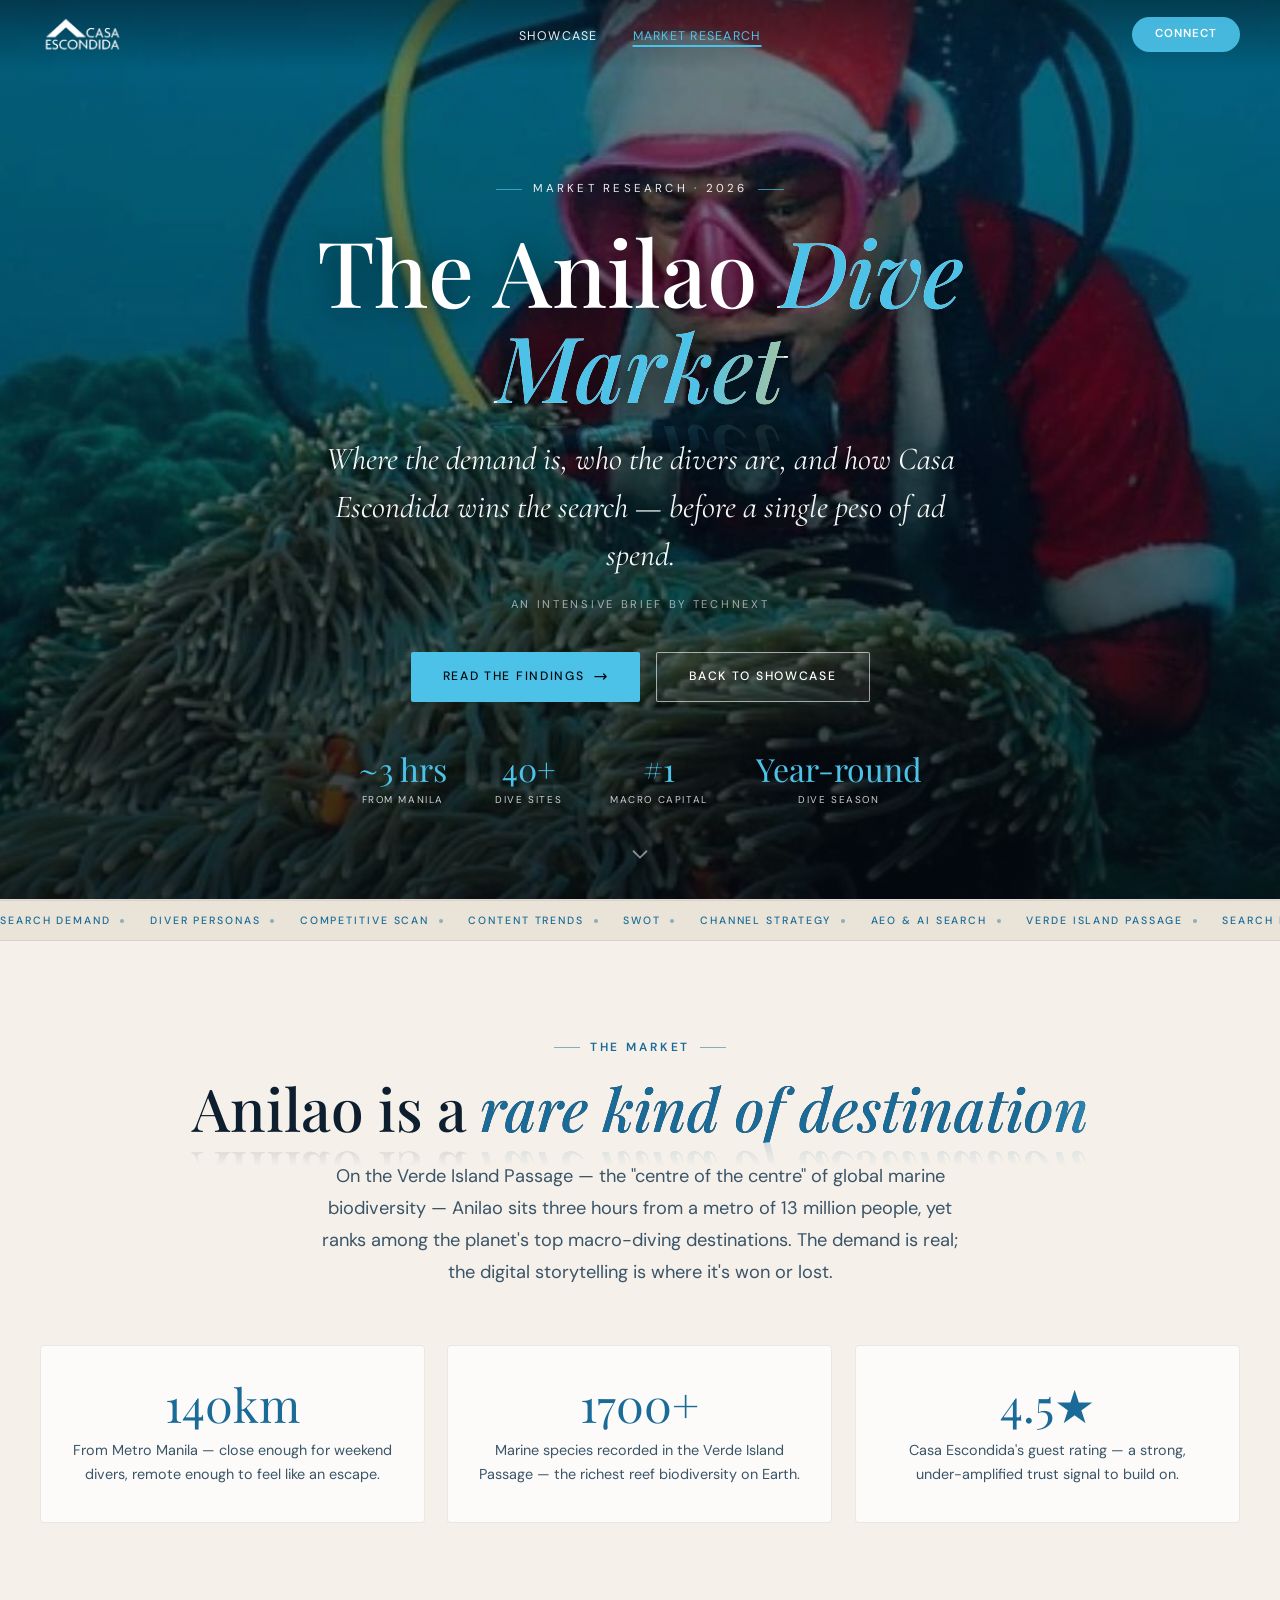
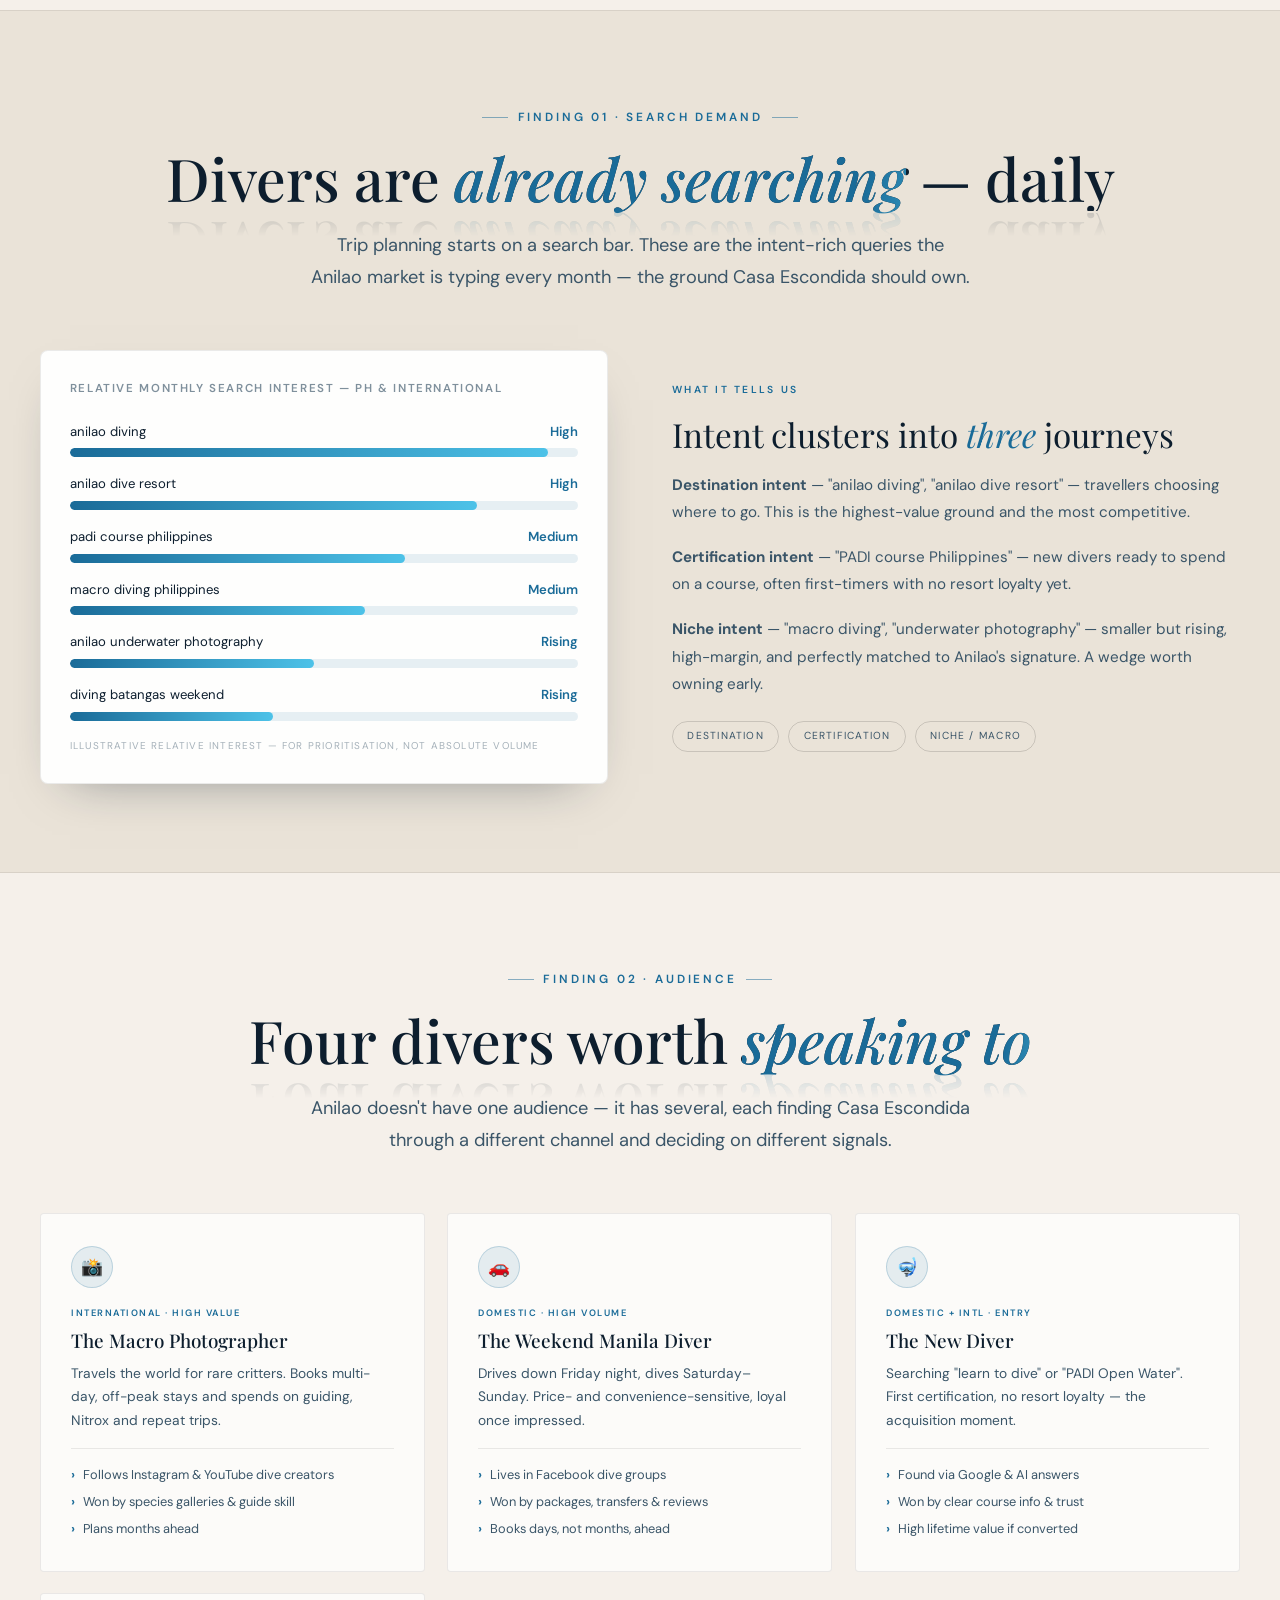
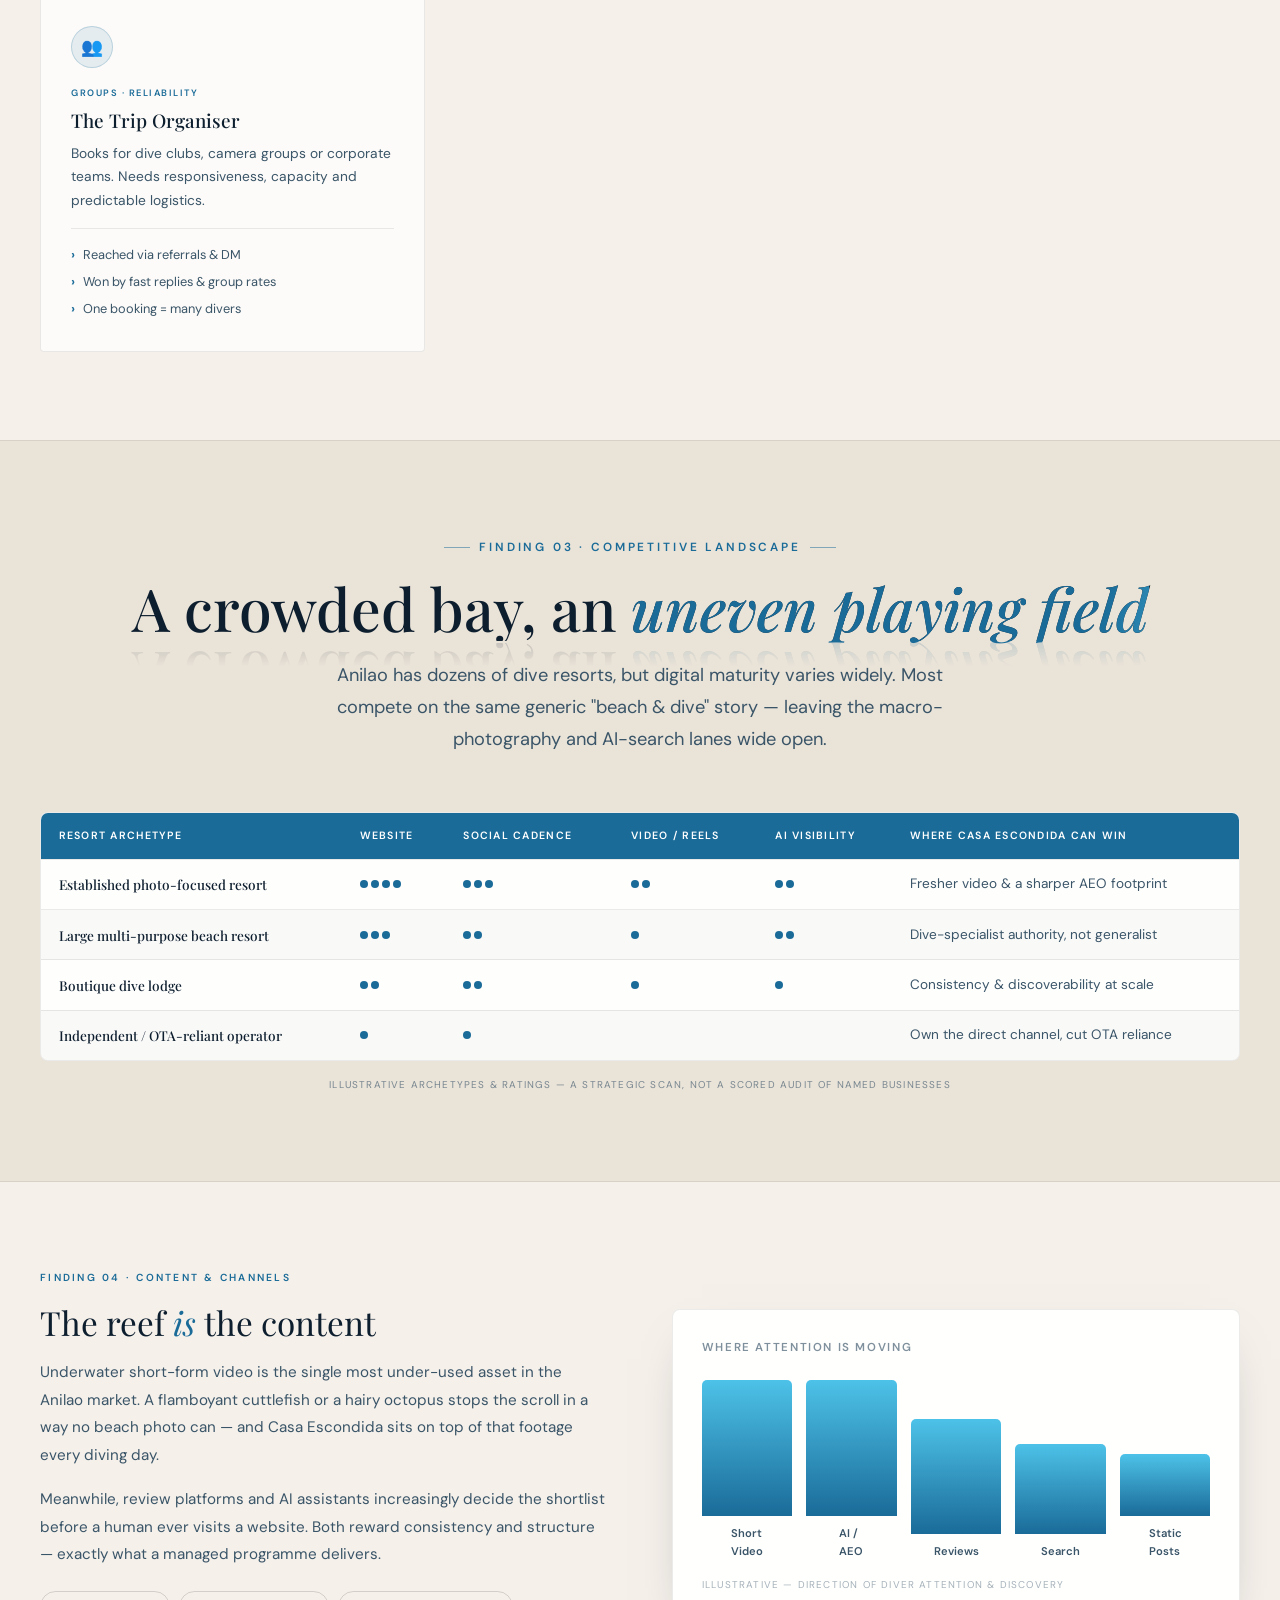
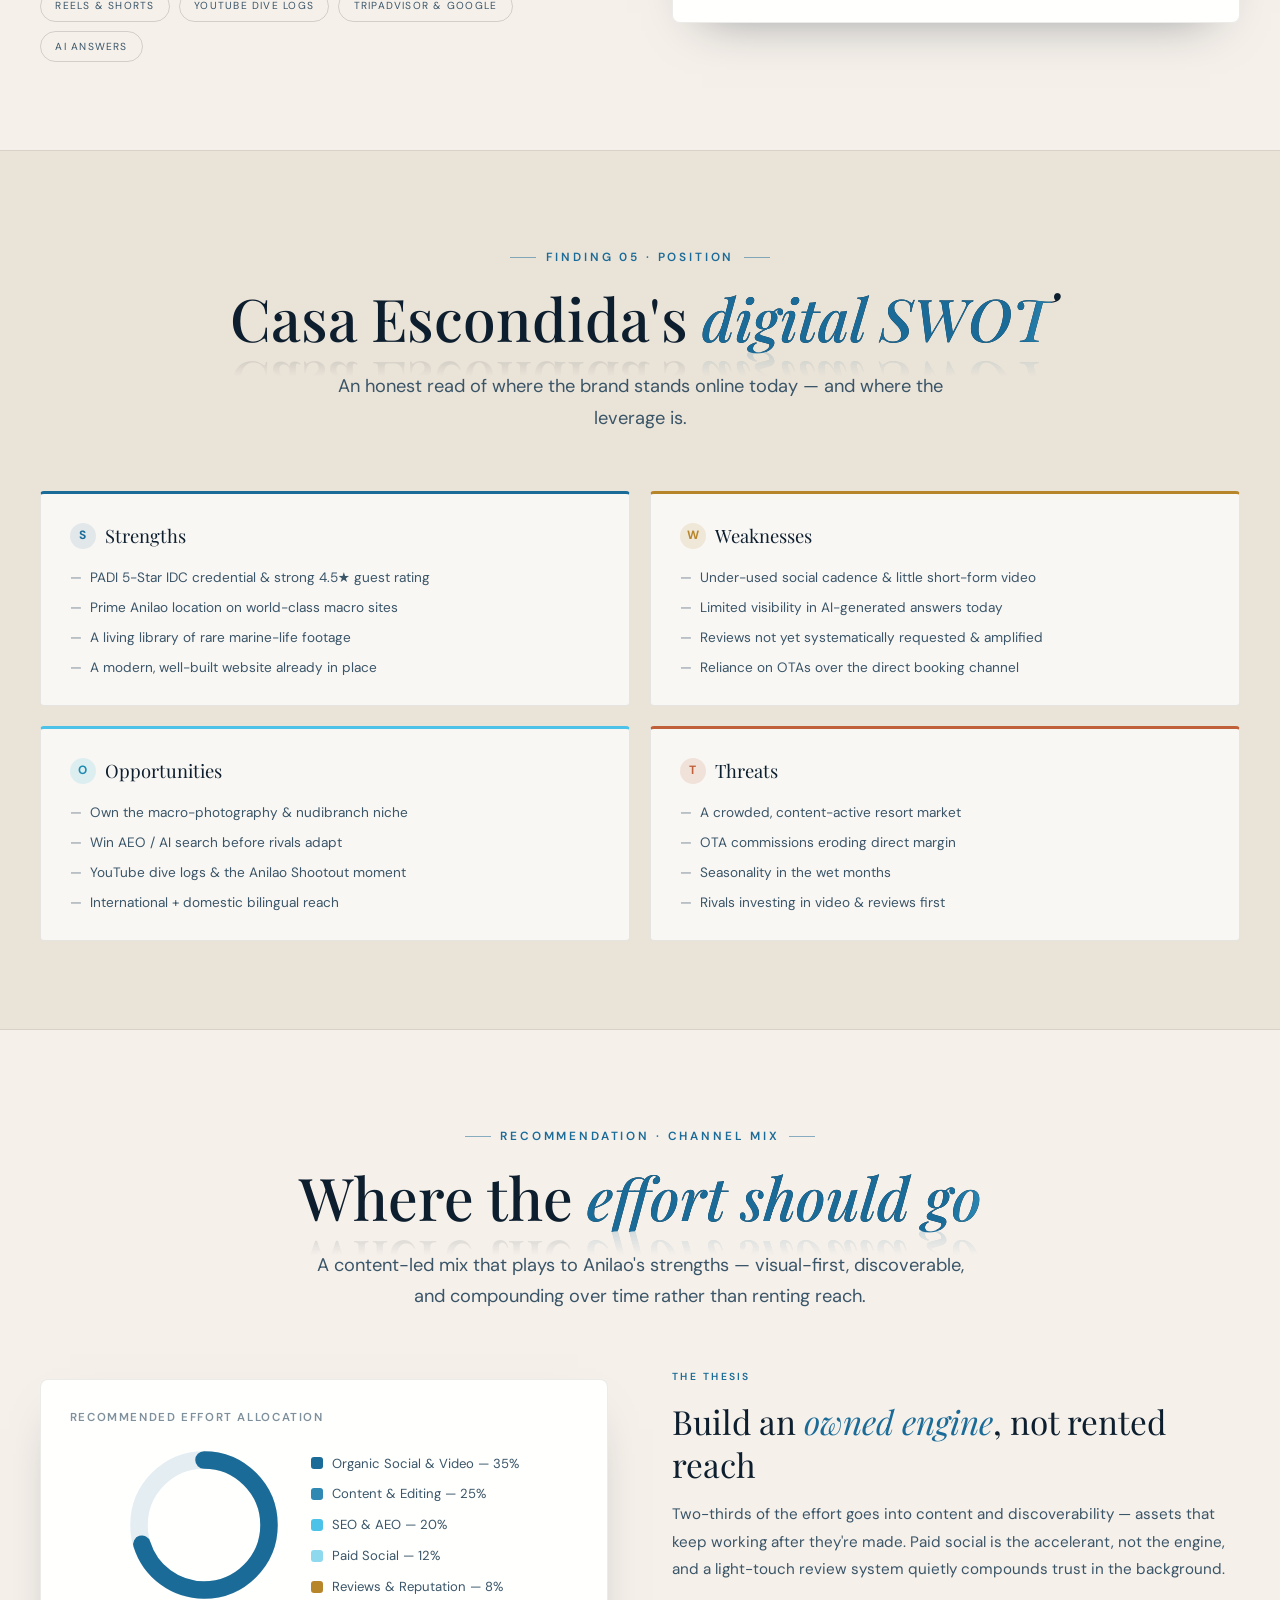
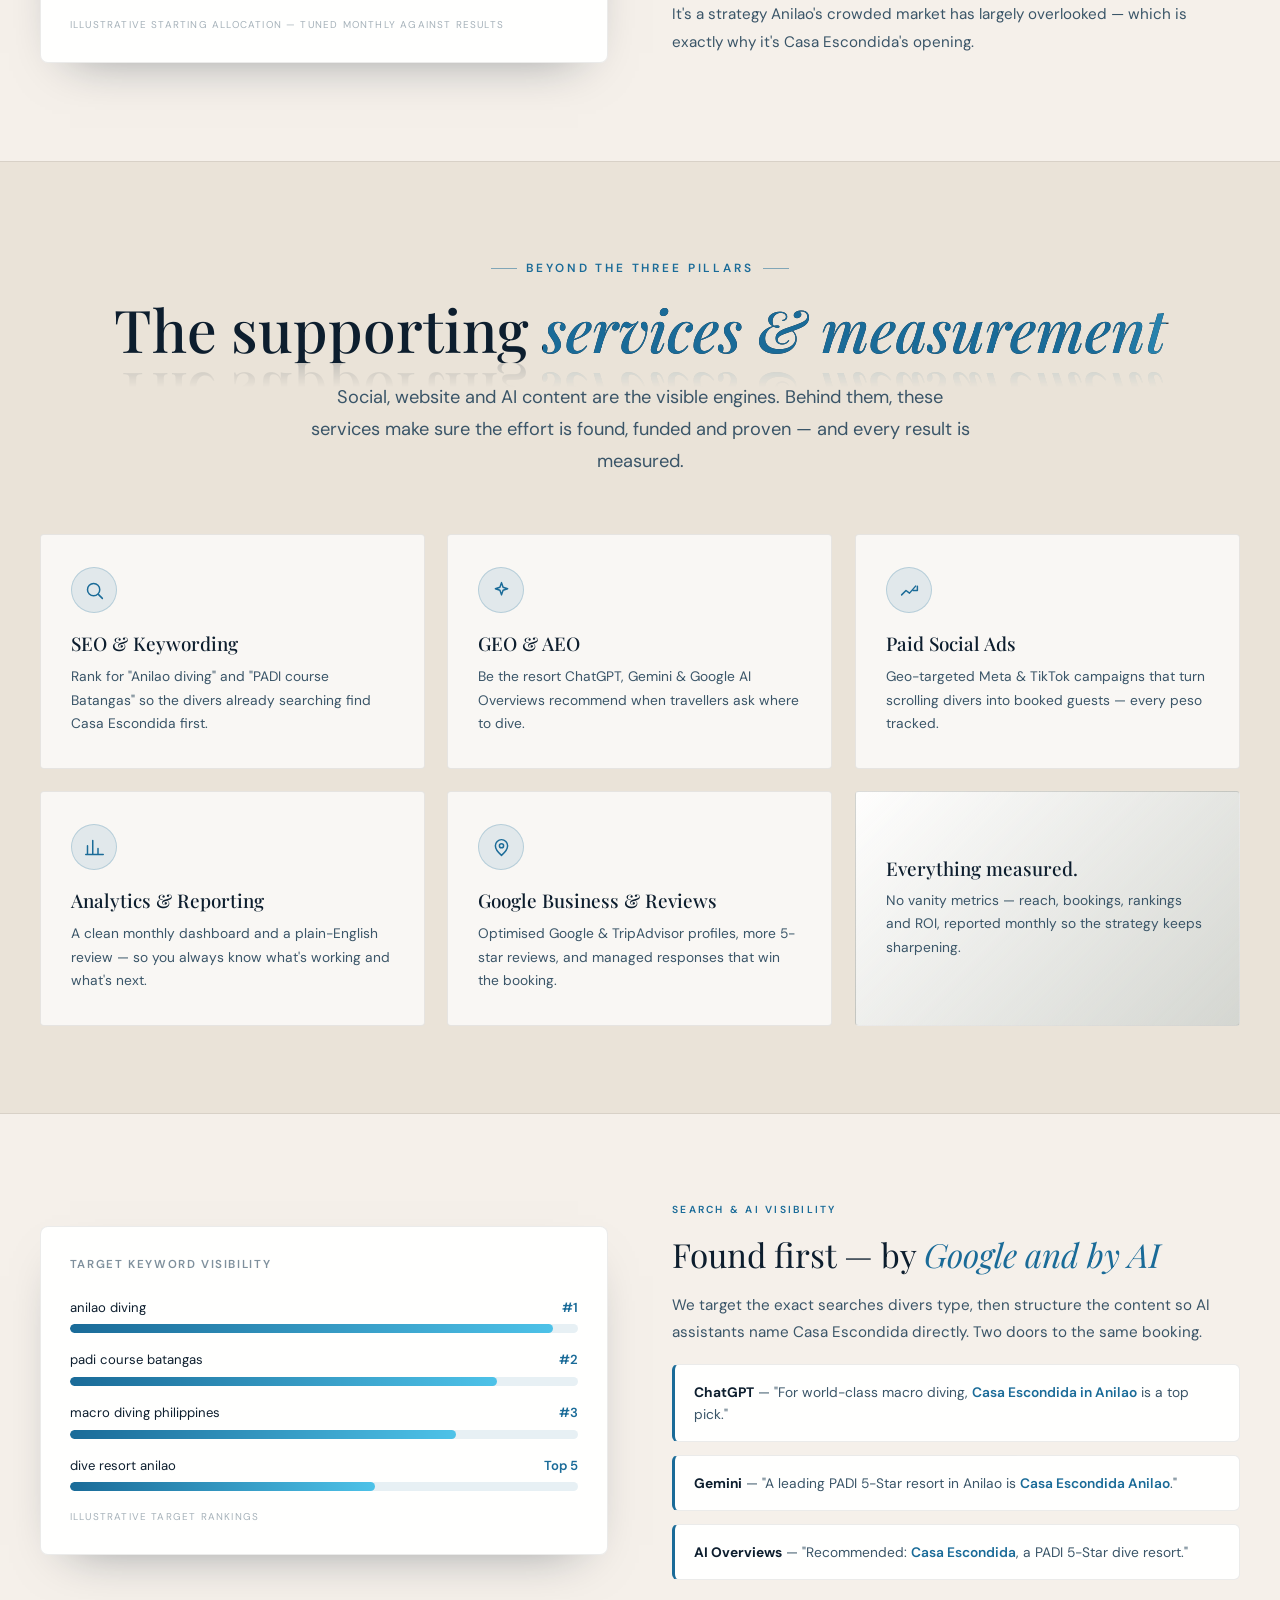
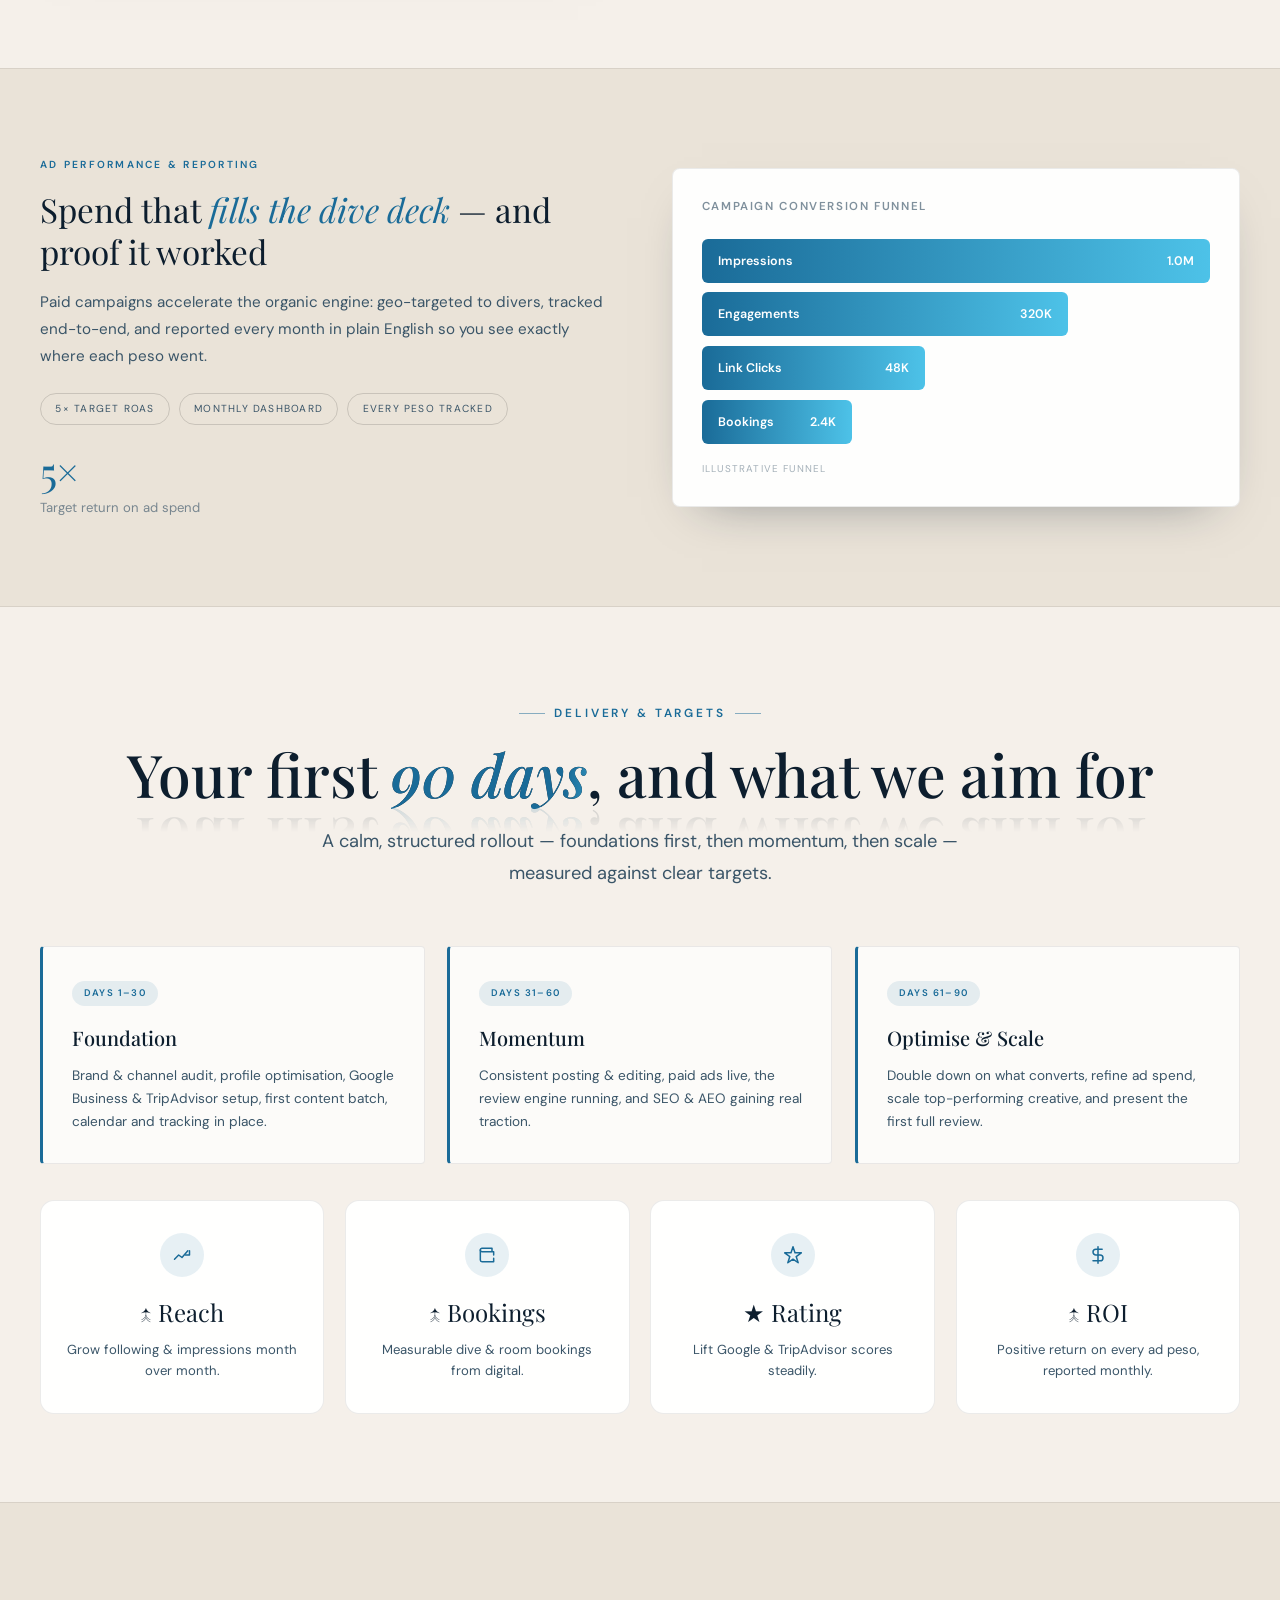
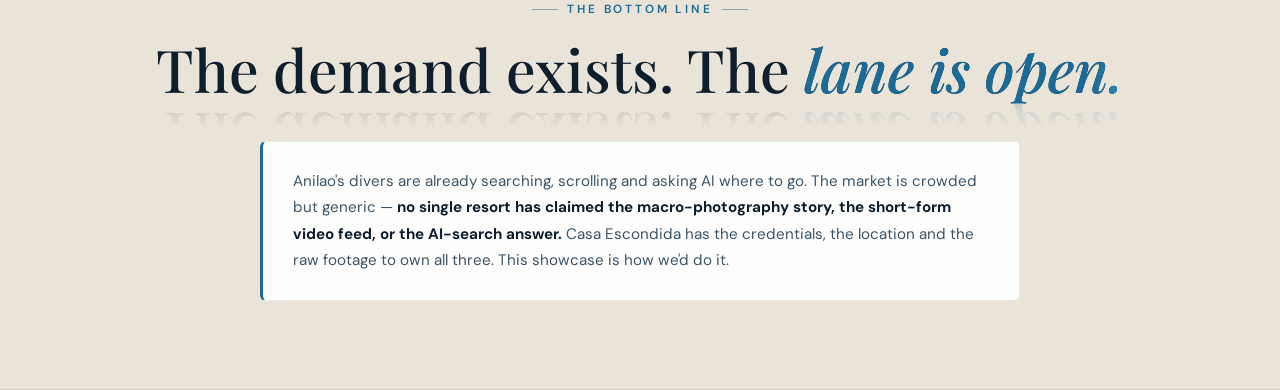
==== commit ed3877f6: "v6: bigger/clearer fonts, moving-colour + reflection titles, day/night cycle, orbs - Larger, heavier" ====
--- a/research.html
+++ b/research.html
@@ -13,10 +13,11 @@
 <link rel="preconnect" href="https://fonts.googleapis.com"/>
 <link rel="preconnect" href="https://fonts.gstatic.com" crossorigin/>
 <link href="https://fonts.googleapis.com/css2?family=Playfair+Display:ital,wght@0,300;0,400;0,500;1,300;1,400&family=DM+Sans:wght@300;400;500;600&family=Cormorant+Garamond:ital,wght@0,300;0,400;1,300;1,400&display=swap" rel="stylesheet"/>
-<link rel="stylesheet" href="styles.css?v=5"/>
+<link rel="stylesheet" href="styles.css?v=6"/>
 </head>
 <body>
 <div id="pg-bar"></div>
+<div id="orbs" aria-hidden="true"><span class="orb orb1"></span><span class="orb orb2"></span><span class="orb orb3"></span><span class="orb orb4"></span><span class="orb orb5"></span><span class="orb orb6"></span></div>
 <button id="toTop" aria-label="Back to top"><svg width="17" height="17" fill="none" stroke="currentColor" stroke-width="2.2" viewBox="0 0 24 24"><path stroke-linecap="round" stroke-linejoin="round" d="M5 15l7-7 7 7"/></svg></button>
 
 <!-- NAV -->
@@ -439,6 +440,6 @@
 </section>
 
 
-<script src="app.js?v=5" defer></script>
+<script src="app.js?v=6" defer></script>
 </body>
 </html>
--- a/styles.css
+++ b/styles.css
@@ -4,7 +4,26 @@
    No elements borrowed from other showcases.
 ===================================================================== */
 
-/* ── Tokens (day mode, always-on) ── */
+/* ── Theme colour tokens registered as animatable custom properties, so the
+      whole palette can SMOOTHLY interpolate on the day <-> night cycle ── */
+@property --bg{syntax:'<color>';inherits:true;initial-value:#f5f0ea}
+@property --bg2{syntax:'<color>';inherits:true;initial-value:#eae3d8}
+@property --bg3{syntax:'<color>';inherits:true;initial-value:#ddd5c8}
+@property --card{syntax:'<color>';inherits:true;initial-value:rgba(255,255,255,0.72)}
+@property --card2{syntax:'<color>';inherits:true;initial-value:rgba(255,255,255,0.95)}
+@property --border{syntax:'<color>';inherits:true;initial-value:rgba(0,0,0,0.08)}
+@property --border2{syntax:'<color>';inherits:true;initial-value:rgba(0,0,0,0.14)}
+@property --text{syntax:'<color>';inherits:true;initial-value:#0d1e2e}
+@property --text2{syntax:'<color>';inherits:true;initial-value:#3a5568}
+@property --text3{syntax:'<color>';inherits:true;initial-value:rgba(58,85,104,0.65)}
+@property --accent{syntax:'<color>';inherits:true;initial-value:#1a6b98}
+@property --accent-d{syntax:'<color>';inherits:true;initial-value:#155880}
+@property --accent-g{syntax:'<color>';inherits:true;initial-value:rgba(26,107,152,0.10)}
+@property --teal{syntax:'<color>';inherits:true;initial-value:#4dc2e8}
+@property --gold{syntax:'<color>';inherits:true;initial-value:#b8862a}
+@property --nav-bg{syntax:'<color>';inherits:true;initial-value:rgba(245,240,234,0.95)}
+
+/* ── Tokens (day mode — default) ── */
 :root{
   --bg:#f5f0ea; --bg2:#eae3d8; --bg3:#ddd5c8;
   --card:rgba(255,255,255,0.72); --card2:rgba(255,255,255,0.95);
@@ -13,10 +32,21 @@
   --accent:#1a6b98; --accent-d:#155880; --accent-g:rgba(26,107,152,0.10);
   --teal:#4dc2e8; --gold:#b8862a;
   --nav-bg:rgba(245,240,234,0.95);
+  transition:--bg 1.6s ease,--bg2 1.6s ease,--bg3 1.6s ease,--card 1.6s ease,--card2 1.6s ease,--border 1.6s ease,--border2 1.6s ease,--text 1.6s ease,--text2 1.6s ease,--text3 1.6s ease,--accent 1.6s ease,--accent-d 1.6s ease,--accent-g 1.6s ease,--teal 1.6s ease,--gold 1.6s ease,--nav-bg 1.6s ease;
+}
+/* ── Night mode (auto ambient cycle adds .night to <html>) ── */
+:root.night{
+  --bg:#05121f; --bg2:#081a2b; --bg3:#0c2438;
+  --card:rgba(255,255,255,0.05); --card2:rgba(255,255,255,0.09);
+  --border:rgba(255,255,255,0.10); --border2:rgba(255,255,255,0.17);
+  --text:#eaf4f8; --text2:#a4bac8; --text3:rgba(164,186,200,0.6);
+  --accent:#4dc2e8; --accent-d:#8fdcf3; --accent-g:rgba(77,194,232,0.13);
+  --teal:#7dd6f0; --gold:#e8c56a;
+  --nav-bg:rgba(5,12,20,0.9);
 }
 *,*::before,*::after{margin:0;padding:0;box-sizing:border-box;}
 html{scroll-behavior:smooth;}
-body{font-family:'DM Sans',system-ui,sans-serif;background:var(--bg);color:var(--text);-webkit-font-smoothing:antialiased;min-height:100vh;overflow-x:hidden;}
+body{font-family:'DM Sans',system-ui,sans-serif;font-size:17px;line-height:1.62;background:var(--bg);color:var(--text);-webkit-font-smoothing:antialiased;text-rendering:optimizeLegibility;min-height:100vh;overflow-x:hidden;}
 ::selection{background:rgba(26,107,152,.18);}
 ::-webkit-scrollbar{width:9px;}::-webkit-scrollbar-track{background:var(--bg2);}::-webkit-scrollbar-thumb{background:rgba(26,107,152,.4);border-radius:5px;}
 .c{max-width:1200px;margin:0 auto;padding:0 2rem;}
@@ -68,10 +98,13 @@
 .hero-content{position:relative;z-index:2;max-width:820px;}
 .hero-eyebrow{display:inline-flex;align-items:center;gap:.65rem;font-size:.72rem;letter-spacing:.28em;text-transform:uppercase;color:rgba(255,255,255,0.92);margin-bottom:1.5rem;animation:fadeDown .7s ease .1s both;}
 .hero-eyebrow::before,.hero-eyebrow::after{content:'';width:26px;height:1px;background:var(--teal);opacity:.7;}
-.hero-h1{font-family:'Playfair Display',serif;font-size:clamp(2.4rem,6vw,4.4rem);font-weight:400;line-height:1.08;color:#fff;margin-bottom:1.3rem;text-shadow:0 2px 24px rgba(0,0,0,.5);}
-.hero-h1 em{font-style:italic;background:linear-gradient(90deg,#4dc2e8 30%,#e8c56a 55%,#4dc2e8 70%);background-size:300% auto;-webkit-background-clip:text;background-clip:text;-webkit-text-fill-color:transparent;animation:glint 5s ease-in-out infinite;}
-@keyframes glint{0%,90%,100%{background-position:200% center;}45%{background-position:-100% center;}}
-.hero-sub{color:rgba(255,255,255,0.94);font-family:'Cormorant Garamond',serif;font-style:italic;font-size:clamp(1.15rem,2.2vw,1.55rem);max-width:600px;margin:0 auto 1rem;line-height:1.55;text-shadow:0 1px 10px rgba(0,0,0,.4);animation:fadeUp .9s cubic-bezier(.22,1,.36,1) .3s both;}
+.hero-h1{font-family:'Playfair Display',serif;font-size:clamp(3rem,7.6vw,5.7rem);font-weight:500;line-height:1.04;margin-bottom:1.4rem;
+  background:linear-gradient(100deg,#ffffff 0%,#ffffff 38%,var(--teal) 50%,#ffffff 62%,#ffffff 100%);background-size:230% auto;-webkit-background-clip:text;background-clip:text;-webkit-text-fill-color:transparent;color:transparent;
+  filter:drop-shadow(0 3px 16px rgba(0,0,0,.55));animation:shine 7s linear infinite;
+  -webkit-box-reflect:below 3px linear-gradient(transparent 68%,rgba(255,255,255,.14));}
+.hero-h1 em{font-style:italic;background:linear-gradient(100deg,var(--teal) 0%,var(--teal) 36%,#e8c56a 50%,var(--teal) 64%,var(--teal) 100%);background-size:230% auto;-webkit-background-clip:text;background-clip:text;-webkit-text-fill-color:transparent;animation:shine 6s linear infinite;}
+@keyframes shine{0%{background-position:200% center;}100%{background-position:-120% center;}}
+.hero-sub{color:rgba(255,255,255,0.96);font-family:'Cormorant Garamond',serif;font-style:italic;font-size:clamp(1.35rem,2.8vw,2rem);max-width:660px;margin:0 auto 1rem;line-height:1.5;text-shadow:0 1px 12px rgba(0,0,0,.45);animation:fadeUp .9s cubic-bezier(.22,1,.36,1) .3s both;}
 .hero-kicker{color:rgba(255,255,255,0.6);font-size:.7rem;letter-spacing:.24em;text-transform:uppercase;margin-bottom:2.4rem;animation:fadeUp .9s ease .45s both;}
 .hero-ctas{display:flex;gap:1rem;justify-content:center;flex-wrap:wrap;margin-bottom:3.2rem;animation:fadeUp .9s ease .55s both;}
 .hero-stats{display:flex;justify-content:center;gap:3rem;flex-wrap:wrap;}
@@ -115,11 +148,11 @@
 .sec .inner{max-width:1200px;margin:0 auto;}
 .sec-alt{background:var(--bg2);border-top:1px solid var(--border);border-bottom:1px solid var(--border);}
 .sec-head{text-align:center;margin-bottom:3.5rem;}
-.sec-eyebrow{display:inline-flex;align-items:center;gap:.6rem;font-size:.64rem;letter-spacing:.24em;text-transform:uppercase;color:var(--accent);margin-bottom:1rem;font-weight:500;}
-.sec-eyebrow::before,.sec-eyebrow::after{content:'';width:22px;height:1px;background:var(--accent);opacity:.5;}
-.sec-h2{font-family:'Playfair Display',serif;font-size:clamp(1.8rem,3.6vw,2.8rem);font-weight:400;line-height:1.2;margin-bottom:1rem;color:var(--text);}
+.sec-eyebrow{display:inline-flex;align-items:center;gap:.6rem;font-size:.74rem;letter-spacing:.24em;text-transform:uppercase;color:var(--accent);margin-bottom:1.1rem;font-weight:600;}
+.sec-eyebrow::before,.sec-eyebrow::after{content:'';width:26px;height:1px;background:var(--accent);opacity:.5;}
+.sec-h2{font-family:'Playfair Display',serif;font-size:clamp(2.2rem,4.6vw,3.7rem);font-weight:500;line-height:1.13;margin-bottom:1.2rem;color:var(--text);}
 .sec-h2 em{font-style:italic;color:var(--accent);}
-.sec-sub{color:var(--text2);font-size:.98rem;line-height:1.75;max-width:600px;margin:0 auto;}
+.sec-sub{color:var(--text2);font-size:1.14rem;line-height:1.75;max-width:660px;margin:0 auto;}
 
 /* ── REVEAL ── */
 .rv,.rvl,.rvr{opacity:0;transition:opacity .8s cubic-bezier(.22,1,.36,1),transform .8s cubic-bezier(.22,1,.36,1),filter .8s ease;}
@@ -349,8 +382,8 @@
 .engine-card:hover .engine-icon{transform:translateY(-4px) rotate(-6deg) scale(1.06);background:var(--accent);}
 .engine-icon svg{width:26px;height:26px;stroke:var(--accent);fill:none;stroke-width:1.6;stroke-linecap:round;stroke-linejoin:round;transition:stroke .3s;}
 .engine-card:hover .engine-icon svg{stroke:#fff;}
-.engine-name{font-family:'Playfair Display',serif;font-size:1.4rem;font-weight:500;color:var(--text);margin-bottom:.5rem;}
-.engine-desc{font-size:.9rem;color:var(--text2);line-height:1.65;}
+.engine-name{font-family:'Playfair Display',serif;font-size:1.75rem;font-weight:500;color:var(--text);margin-bottom:.55rem;}
+.engine-desc{font-size:1rem;color:var(--text2);line-height:1.65;}
 .engine-go{display:inline-flex;align-items:center;gap:.4rem;margin-top:1.2rem;font-size:.7rem;letter-spacing:.14em;text-transform:uppercase;color:var(--accent);font-weight:600;transition:gap .3s;}
 .engine-card:hover .engine-go{gap:.8rem;}
 
@@ -360,11 +393,11 @@
 .pillar-grid{display:grid;grid-template-columns:1fr 1fr;gap:4rem;align-items:center;}
 .pillar-grid.flip .pillar-visual{order:2;}
 @media(max-width:960px){.pillar-grid{grid-template-columns:1fr;gap:3rem;}.pillar-grid.flip .pillar-visual{order:0;}}
-.pillar-kicker{display:inline-flex;align-items:center;gap:.6rem;font-size:.66rem;letter-spacing:.22em;text-transform:uppercase;color:var(--accent);font-weight:600;margin-bottom:1rem;}
+.pillar-kicker{display:inline-flex;align-items:center;gap:.6rem;font-size:.74rem;letter-spacing:.22em;text-transform:uppercase;color:var(--accent);font-weight:600;margin-bottom:1rem;}
 .pillar-kicker .kn{width:26px;height:26px;border-radius:50%;background:var(--accent);color:#fff;display:flex;align-items:center;justify-content:center;font-family:'Playfair Display',serif;font-size:.8rem;}
-.pillar-h{font-family:'Playfair Display',serif;font-size:clamp(1.7rem,3.2vw,2.5rem);font-weight:400;line-height:1.2;color:var(--text);margin-bottom:1rem;}
+.pillar-h{font-family:'Playfair Display',serif;font-size:clamp(2rem,4vw,3.1rem);font-weight:500;line-height:1.15;color:var(--text);margin-bottom:1.1rem;}
 .pillar-h em{font-style:italic;color:var(--accent);}
-.pillar-lead{font-size:1rem;color:var(--text2);line-height:1.8;margin-bottom:1.6rem;}
+.pillar-lead{font-size:1.15rem;color:var(--text2);line-height:1.8;margin-bottom:1.6rem;}
 .benefit-list{list-style:none;display:flex;flex-direction:column;gap:.9rem;margin-bottom:1.6rem;}
 .benefit-list li{display:flex;gap:.8rem;align-items:flex-start;}
 .benefit-ico{flex-shrink:0;width:30px;height:30px;border-radius:9px;background:var(--accent-g);border:1px solid rgba(26,107,152,.18);display:flex;align-items:center;justify-content:center;transition:transform .3s,background .3s;}
@@ -405,10 +438,10 @@
 .soon-tag{position:absolute;top:8px;left:8px;z-index:4;font-size:.5rem;letter-spacing:.14em;text-transform:uppercase;background:rgba(26,107,152,.14);color:var(--accent);padding:3px 8px;border-radius:20px;font-weight:600;backdrop-filter:blur(4px);}
 
 /* ── BROWSER MOCKUP (website) ── */
-.browser{width:100%;border-radius:12px;overflow:hidden;box-shadow:0 45px 90px -40px rgba(13,30,46,.55);border:1px solid var(--border);background:#fff;}
+.browser{width:100%;border-radius:12px;overflow:hidden;box-shadow:0 45px 90px -40px rgba(13,30,46,.55);border:1px solid var(--border);background:var(--card2);}
 .browser-bar{display:flex;align-items:center;gap:9px;padding:11px 14px;background:var(--bg2);border-bottom:1px solid var(--border);}
 .browser-dot{width:11px;height:11px;border-radius:50%;}
-.browser-url{flex:1;background:#fff;border:1px solid var(--border);border-radius:20px;padding:5px 14px;font-size:.7rem;color:var(--text3);display:flex;align-items:center;gap:.4rem;overflow:hidden;white-space:nowrap;}
+.browser-url{flex:1;background:var(--card2);border:1px solid var(--border);border-radius:20px;padding:5px 14px;font-size:.74rem;color:var(--text3);display:flex;align-items:center;gap:.4rem;overflow:hidden;white-space:nowrap;}
 .browser-url svg{width:11px;height:11px;flex-shrink:0;stroke:var(--accent);fill:none;stroke-width:2;}
 .browser-screen{aspect-ratio:16/10.5;overflow:hidden;position:relative;background:var(--bg);}
 .browser-scroll{position:absolute;inset:0;transition:transform 4.5s ease;}
@@ -463,7 +496,7 @@
 .impact-card{position:relative;overflow:hidden;background:var(--card2);border:1px solid var(--border);border-radius:14px;padding:2rem 1.6rem;text-align:center;}
 .impact-ico{width:44px;height:44px;margin:0 auto 1rem;border-radius:50%;background:var(--accent-g);display:flex;align-items:center;justify-content:center;}
 .impact-ico svg{width:20px;height:20px;stroke:var(--accent);fill:none;stroke-width:1.8;stroke-linecap:round;stroke-linejoin:round;}
-.impact-h{font-family:'Playfair Display',serif;font-size:1.25rem;color:var(--accent);margin-bottom:.4rem;}
+.impact-h{font-family:'Playfair Display',serif;font-size:1.5rem;color:var(--accent);margin-bottom:.45rem;}
 .impact-t{font-size:.82rem;color:var(--text2);line-height:1.6;}
 
 /* ── LIGHTBOX ── */
@@ -531,9 +564,53 @@
 .close-band .cb-ov{position:absolute;inset:0;z-index:1;background:linear-gradient(135deg,rgba(4,8,15,.74),rgba(4,30,55,.6));}
 .close-band .cb-in{position:relative;z-index:2;max-width:660px;margin:0 auto;color:#fff;}
 .close-band .cb-eyebrow{font-size:.66rem;letter-spacing:.26em;text-transform:uppercase;color:var(--teal);margin-bottom:1rem;}
-.close-band h2{font-family:'Playfair Display',serif;font-size:clamp(1.9rem,3.6vw,2.8rem);font-weight:400;margin-bottom:1rem;line-height:1.2;}
+.close-band h2{font-family:'Playfair Display',serif;font-size:clamp(2.2rem,4.4vw,3.6rem);font-weight:500;margin-bottom:1.1rem;line-height:1.13;}
 .close-band h2 em{font-style:italic;color:var(--teal);}
-.close-band p{color:rgba(255,255,255,.85);font-family:'Cormorant Garamond',serif;font-style:italic;font-size:1.35rem;line-height:1.55;margin-bottom:1.8rem;}
+.close-band p{color:rgba(255,255,255,.85);font-family:'Cormorant Garamond',serif;font-style:italic;font-size:1.55rem;line-height:1.5;margin-bottom:1.9rem;}
 .close-link{display:inline-flex;align-items:center;gap:.5rem;color:#fff;text-decoration:none;font-size:.74rem;letter-spacing:.14em;text-transform:uppercase;font-weight:600;border-bottom:1px solid rgba(255,255,255,.4);padding-bottom:.3rem;transition:gap .3s,color .3s,border-color .3s;}
 .close-link:hover{gap:.9rem;color:var(--teal);border-color:var(--teal);}
 .close-link svg{width:15px;height:15px;fill:none;stroke:currentColor;stroke-width:2;}
+
+/* =====================================================================
+   REVAMP v6 — title text effects (moving colour + reflection, no glow)
+   + floating orbs for night mode
+===================================================================== */
+
+/* Moving-colour shine on themed titles (on solid backgrounds) */
+.sec-h2,.pillar-h,.engine-name,.impact-h{
+  background:linear-gradient(100deg,var(--text) 0%,var(--text) 40%,var(--accent) 50%,var(--text) 60%,var(--text) 100%);
+  background-size:240% auto;-webkit-background-clip:text;background-clip:text;-webkit-text-fill-color:transparent;color:transparent;
+  animation:shine 8s linear infinite;
+}
+.sec-h2 em,.pillar-h em{
+  background:linear-gradient(100deg,var(--accent) 0%,var(--accent) 38%,var(--teal) 50%,var(--accent) 62%,var(--accent) 100%);
+  background-size:240% auto;-webkit-background-clip:text;background-clip:text;-webkit-text-fill-color:transparent;color:transparent;
+  animation:shine 8s linear infinite;
+}
+/* light title over the dark closing image */
+.close-band h2{
+  background:linear-gradient(100deg,#fff 0%,#fff 40%,var(--teal) 50%,#fff 60%,#fff 100%);
+  background-size:240% auto;-webkit-background-clip:text;background-clip:text;-webkit-text-fill-color:transparent;color:transparent;
+  animation:shine 8s linear infinite;
+}
+.close-band h2 em{
+  background:linear-gradient(100deg,var(--teal) 0%,var(--teal) 40%,#e8c56a 50%,var(--teal) 60%,var(--teal) 100%);
+  background-size:240% auto;-webkit-background-clip:text;background-clip:text;-webkit-text-fill-color:transparent;animation:shine 7s linear infinite;
+}
+/* subtle mirrored reflection under the big section titles */
+.sec-h2,.pillar-h{-webkit-box-reflect:below 2px linear-gradient(transparent 64%,rgba(0,0,0,.16));}
+
+/* ── FLOATING ORBS (only visible in night mode; roam the whole viewport) ── */
+#orbs{position:fixed;inset:0;z-index:1;pointer-events:none;overflow:hidden;opacity:0;transition:opacity 1.8s ease;mix-blend-mode:screen;}
+:root.night #orbs{opacity:.55;}
+.orb{position:absolute;border-radius:50%;filter:blur(42px);will-change:transform;}
+.orb1{width:280px;height:280px;background:radial-gradient(circle,rgba(77,194,232,.75),transparent 70%);left:6%;top:14%;animation:drift1 36s ease-in-out infinite;}
+.orb2{width:200px;height:200px;background:radial-gradient(circle,rgba(46,159,196,.65),transparent 70%);left:72%;top:8%;animation:drift2 44s ease-in-out infinite;}
+.orb3{width:340px;height:340px;background:radial-gradient(circle,rgba(125,214,240,.5),transparent 70%);left:38%;top:52%;animation:drift3 52s ease-in-out infinite;}
+.orb4{width:180px;height:180px;background:radial-gradient(circle,rgba(232,197,106,.42),transparent 70%);left:14%;top:72%;animation:drift1 48s ease-in-out infinite reverse;}
+.orb5{width:230px;height:230px;background:radial-gradient(circle,rgba(77,194,232,.6),transparent 70%);left:84%;top:62%;animation:drift2 40s ease-in-out infinite reverse;}
+.orb6{width:150px;height:150px;background:radial-gradient(circle,rgba(159,220,240,.55),transparent 70%);left:56%;top:22%;animation:drift3 46s ease-in-out infinite;}
+@keyframes drift1{0%,100%{transform:translate(0,0)}25%{transform:translate(70px,90px)}50%{transform:translate(-50px,140px)}75%{transform:translate(-90px,50px)}}
+@keyframes drift2{0%,100%{transform:translate(0,0)}33%{transform:translate(-100px,70px)}66%{transform:translate(80px,-60px)}}
+@keyframes drift3{0%,100%{transform:translate(0,0)}20%{transform:translate(60px,-80px)}50%{transform:translate(-70px,-40px)}80%{transform:translate(50px,100px)}}
+@media(prefers-reduced-motion:reduce){#orbs{display:none;}.orb{animation:none;}}
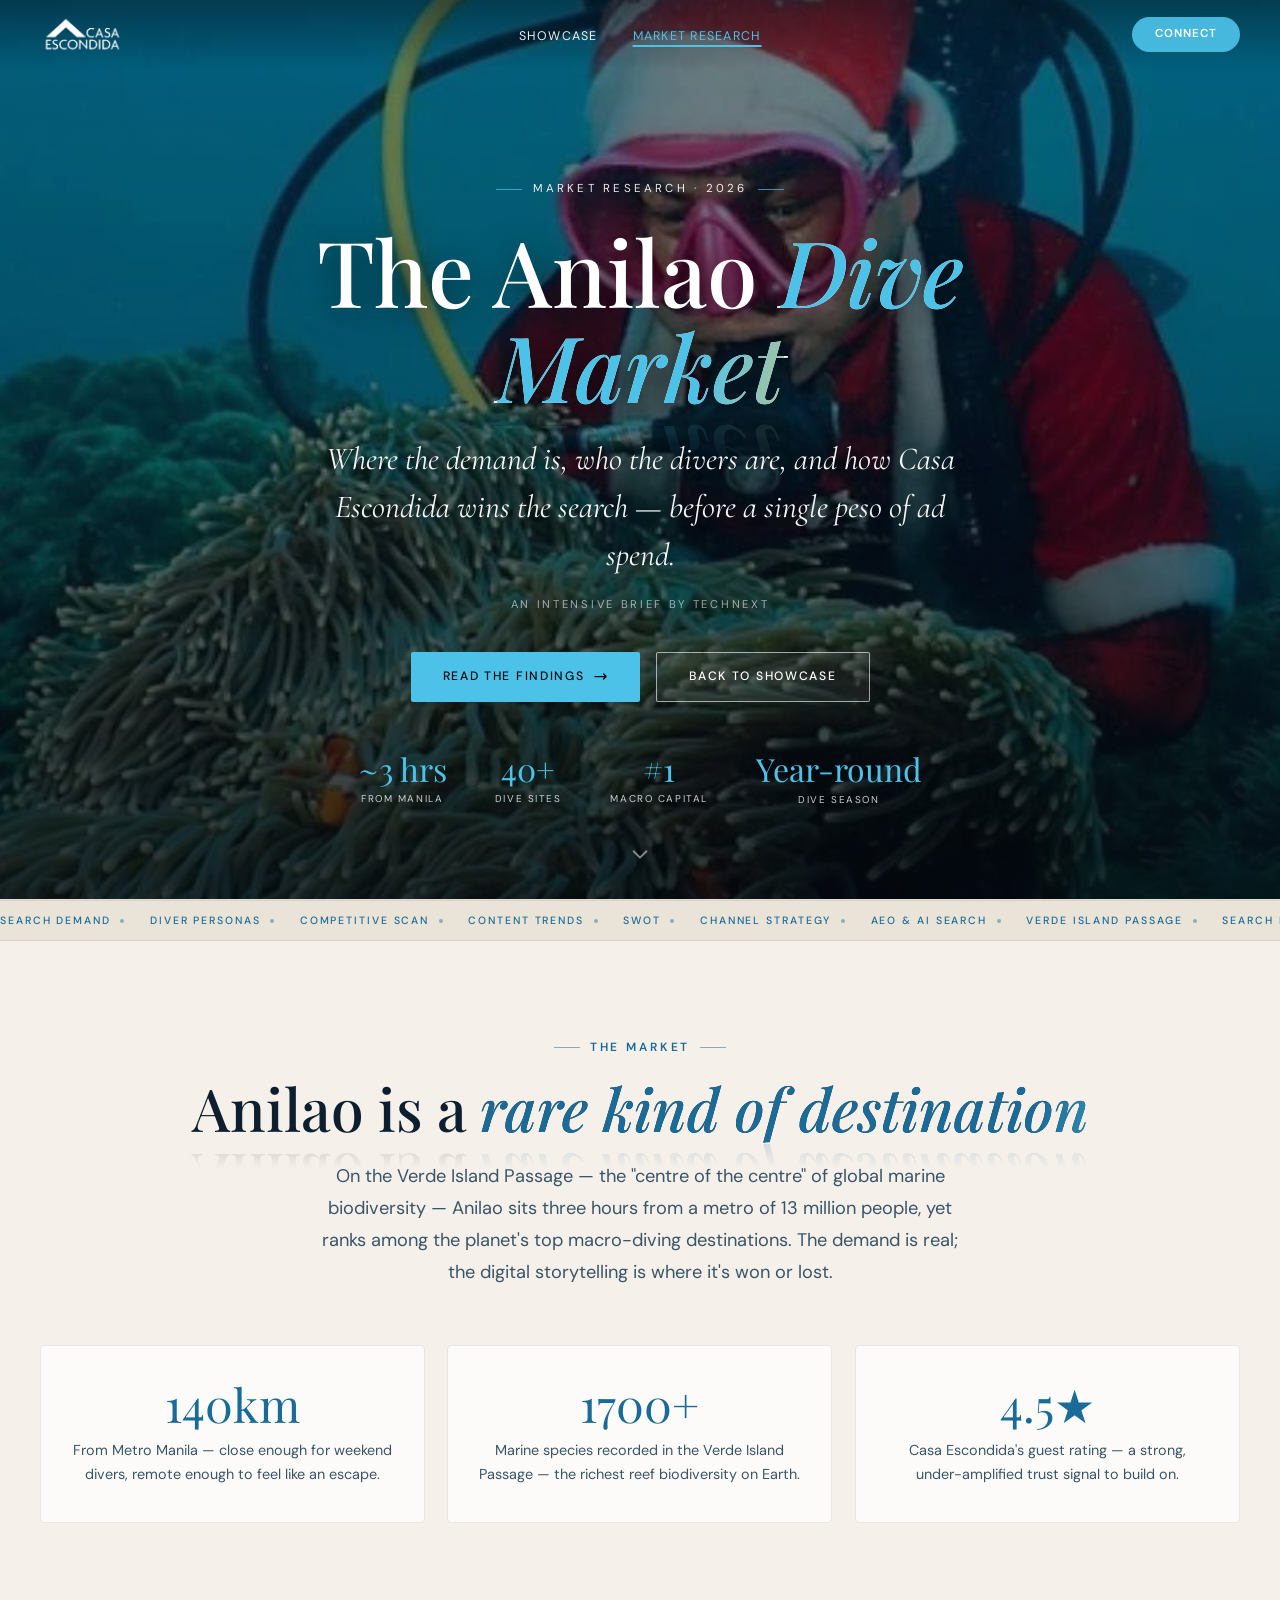
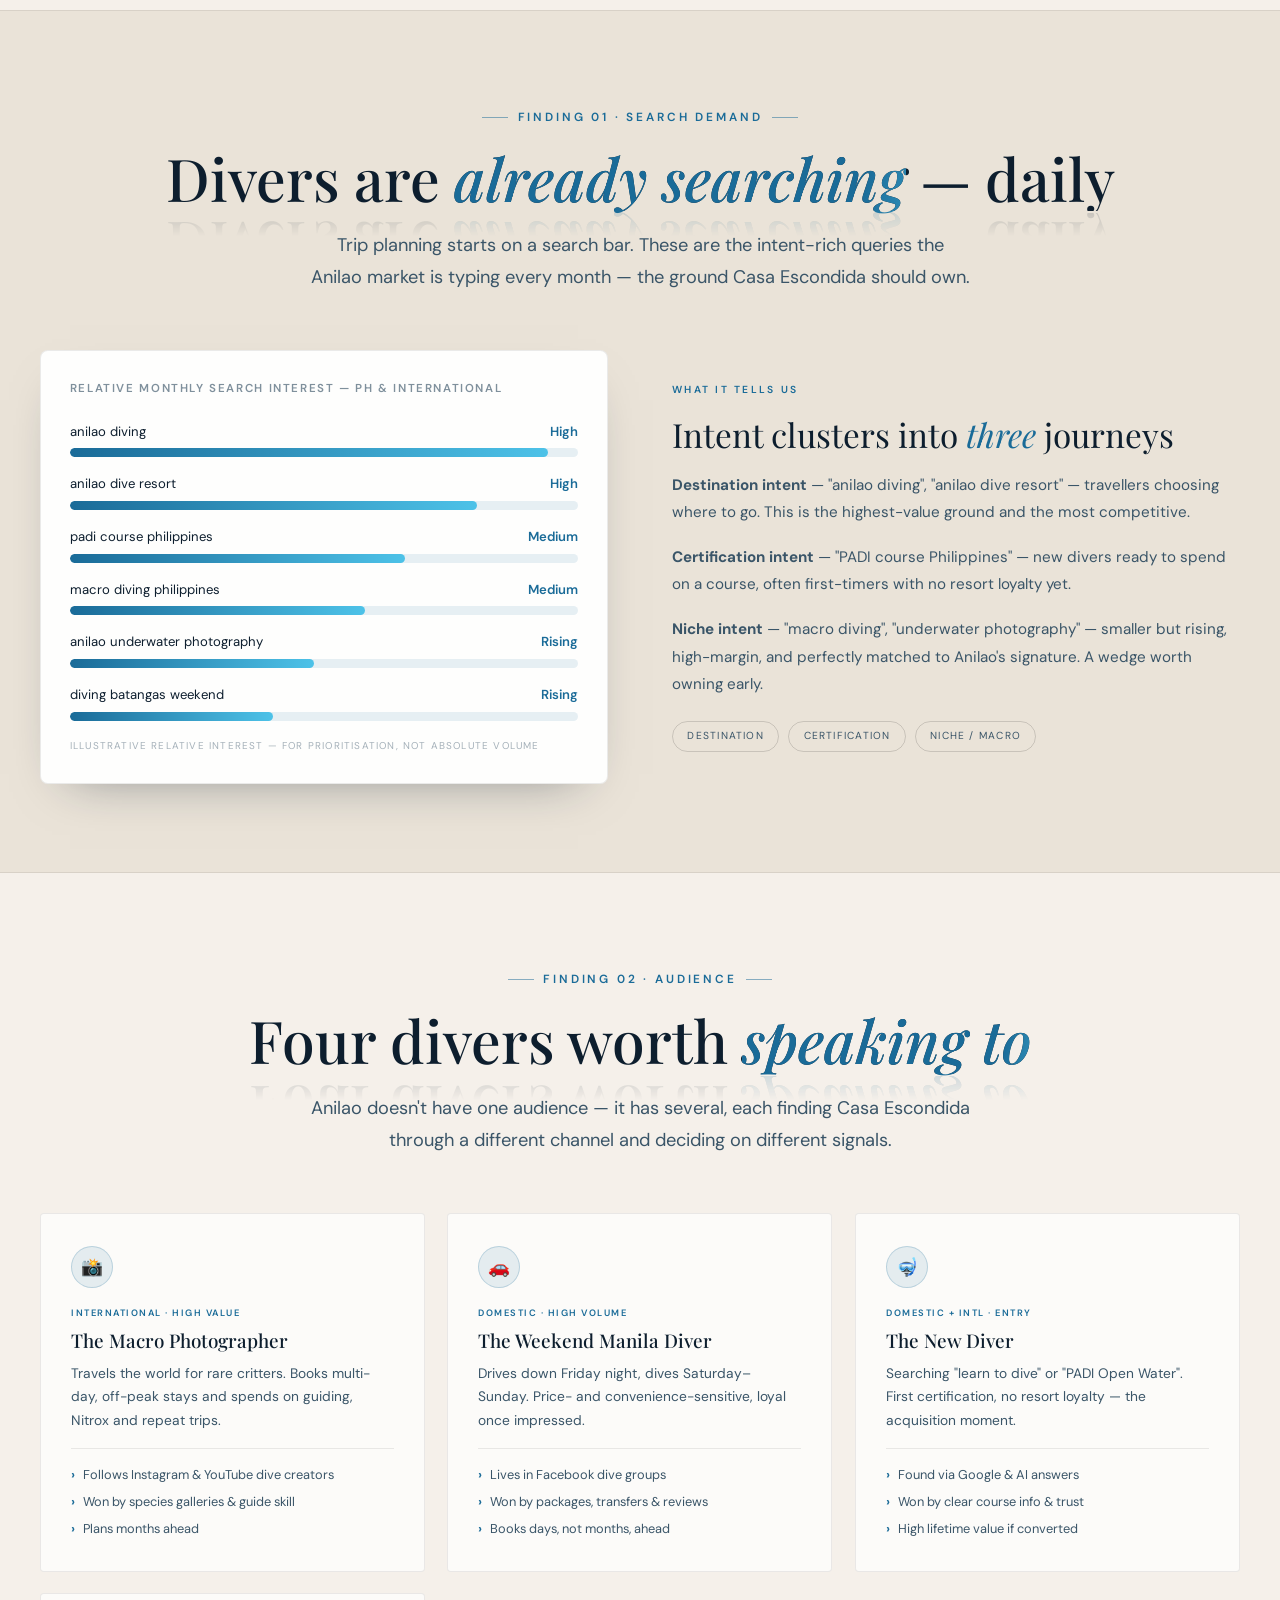
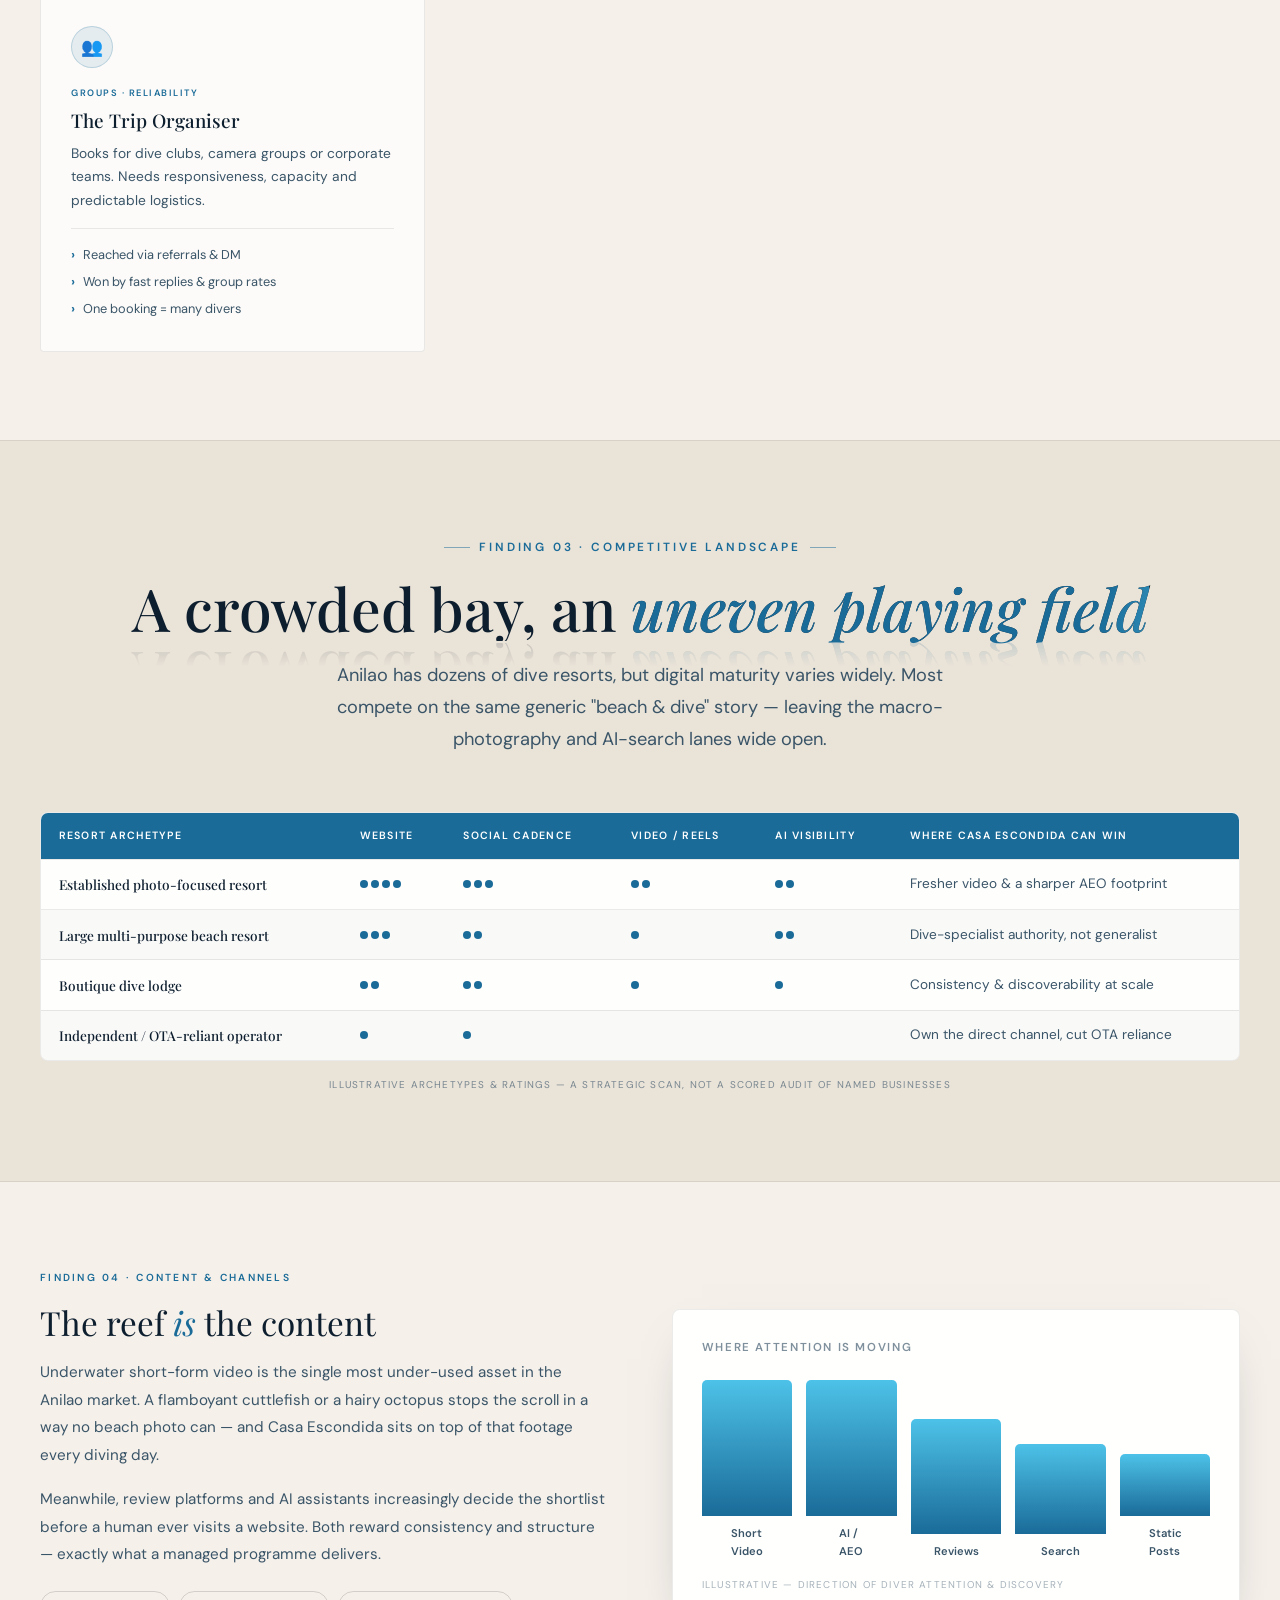
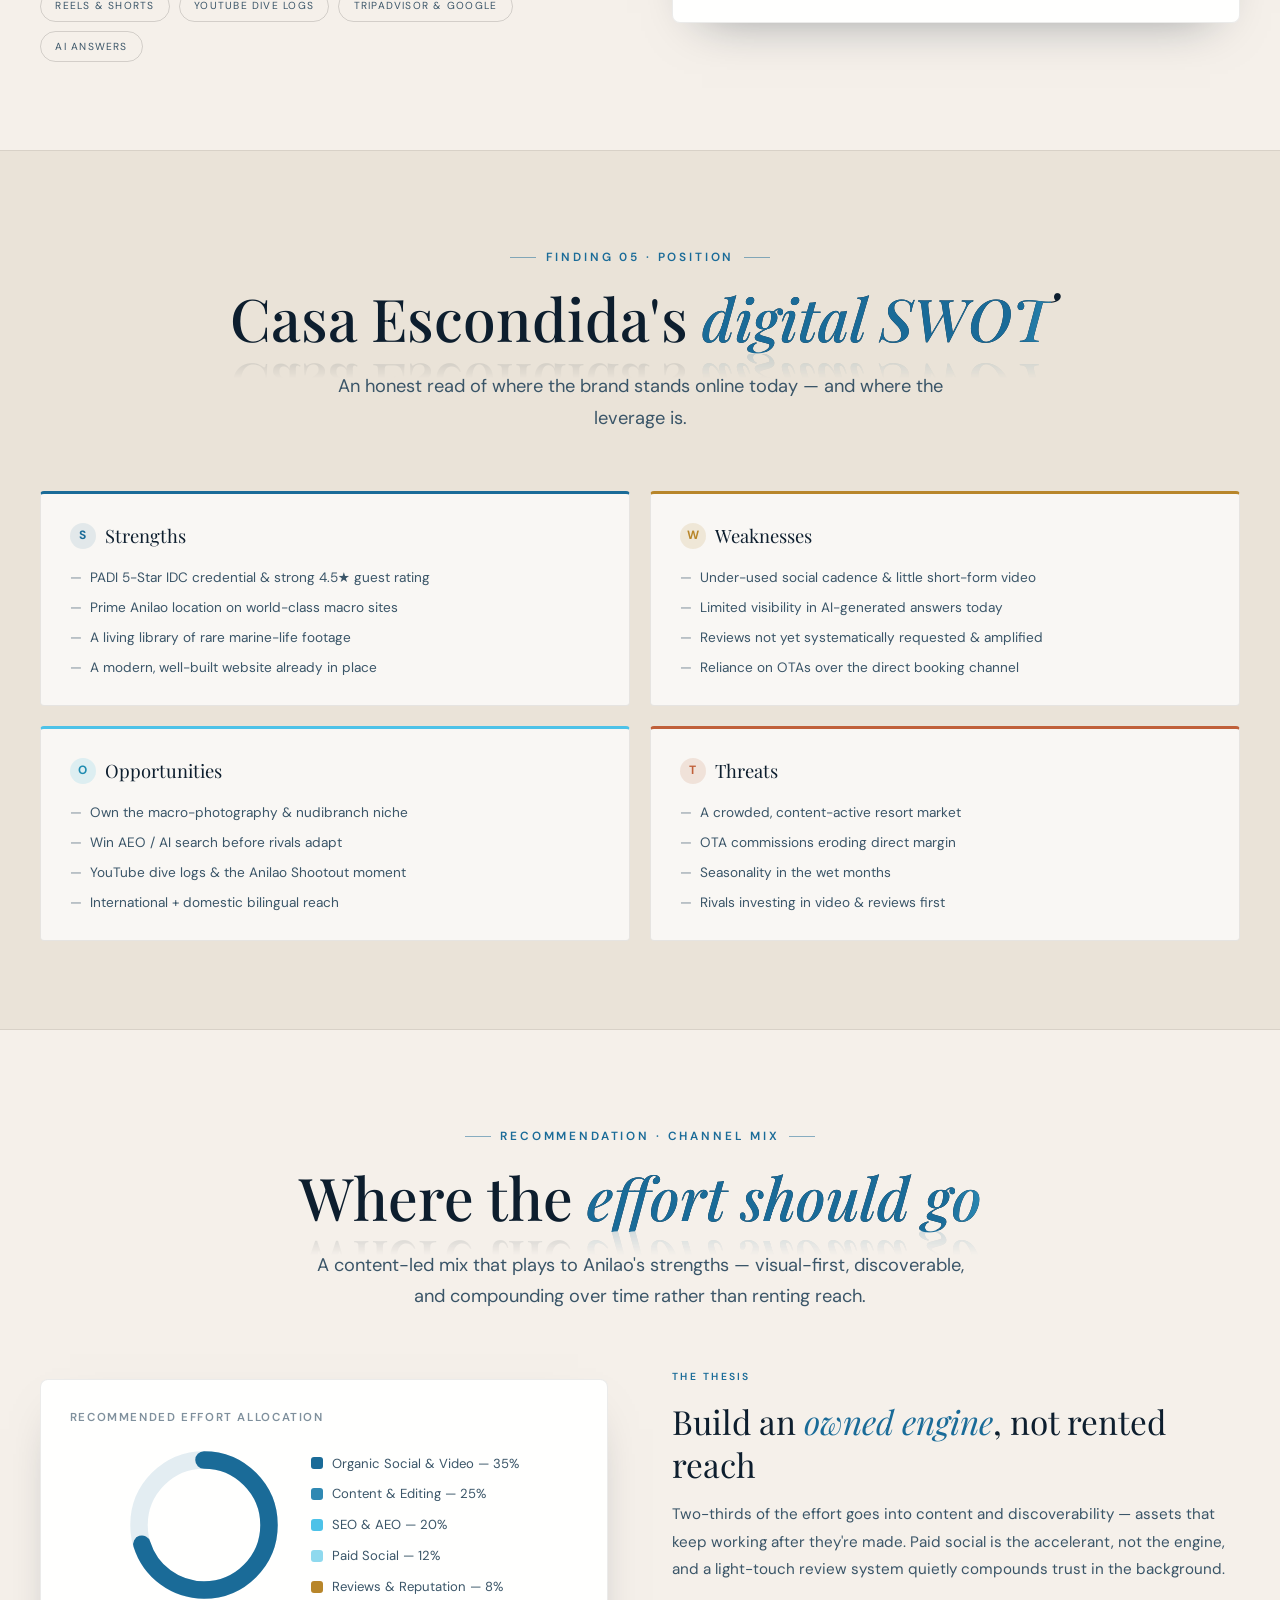
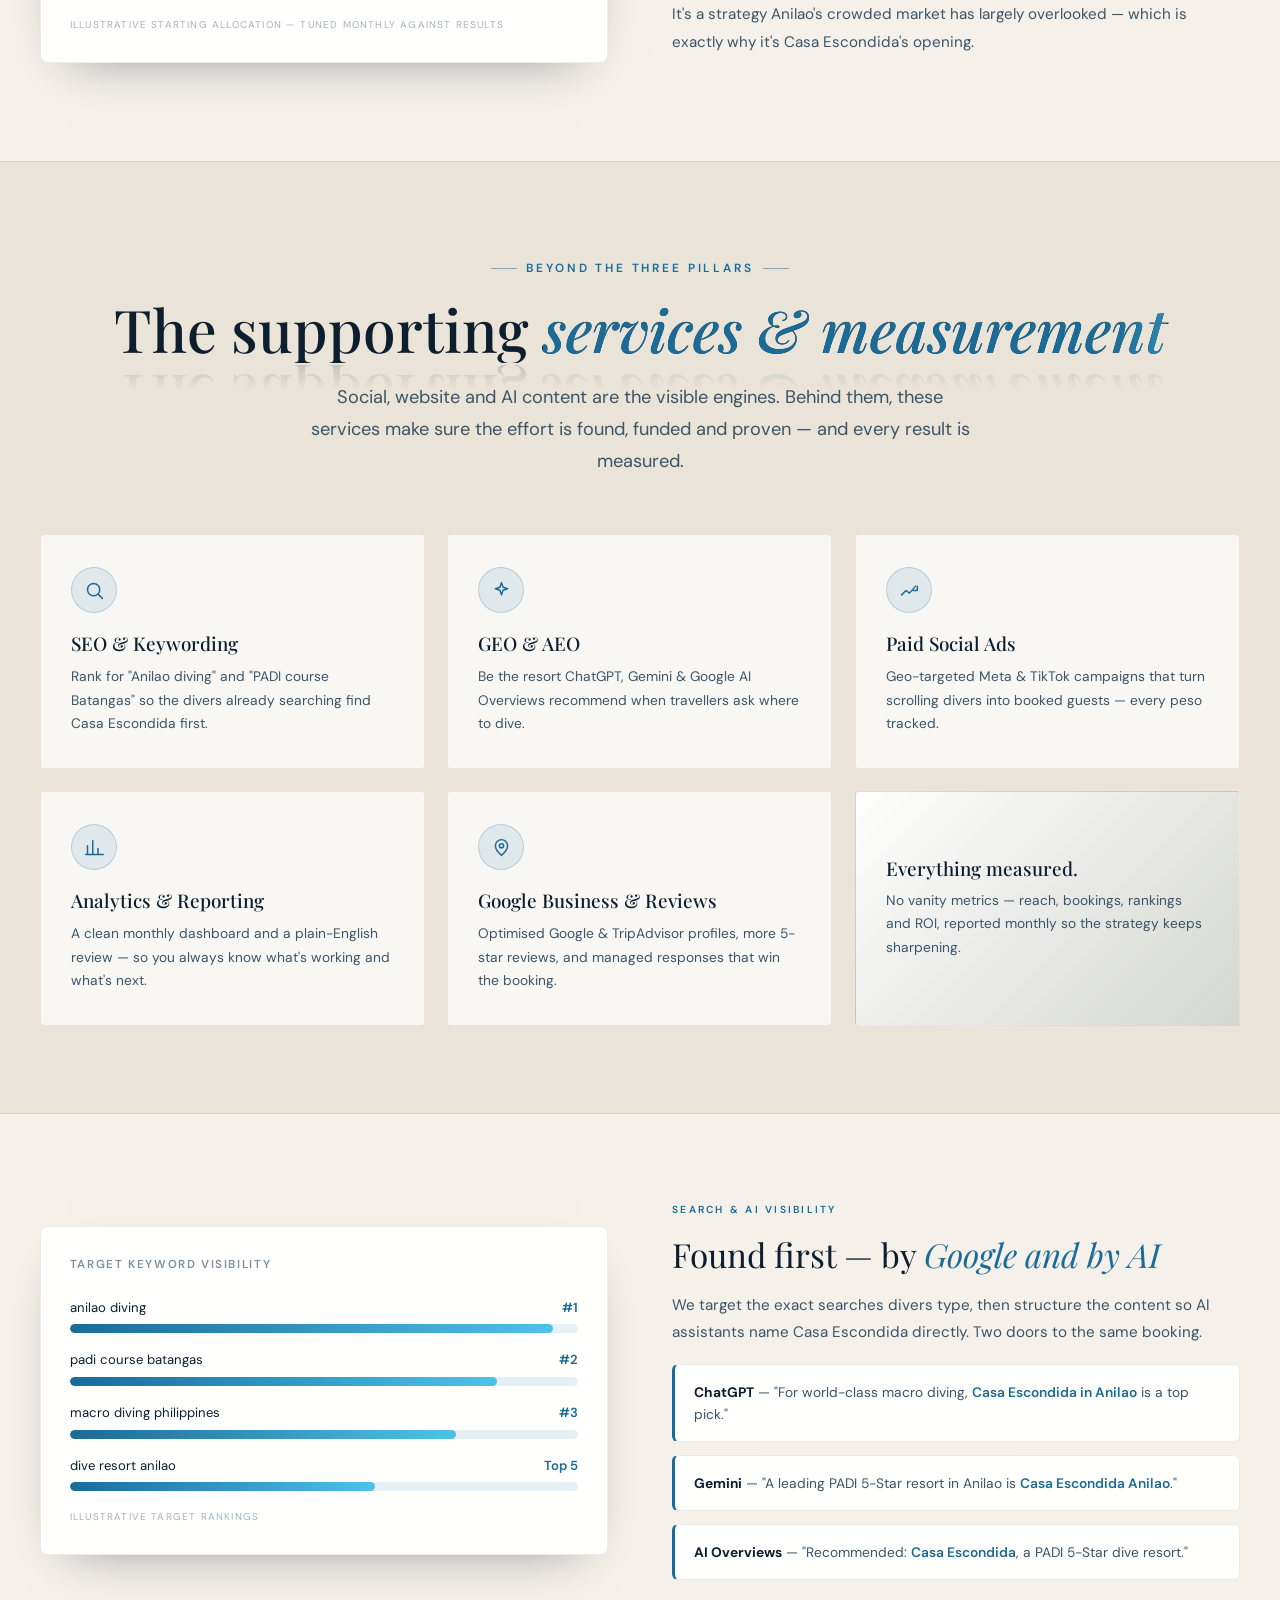
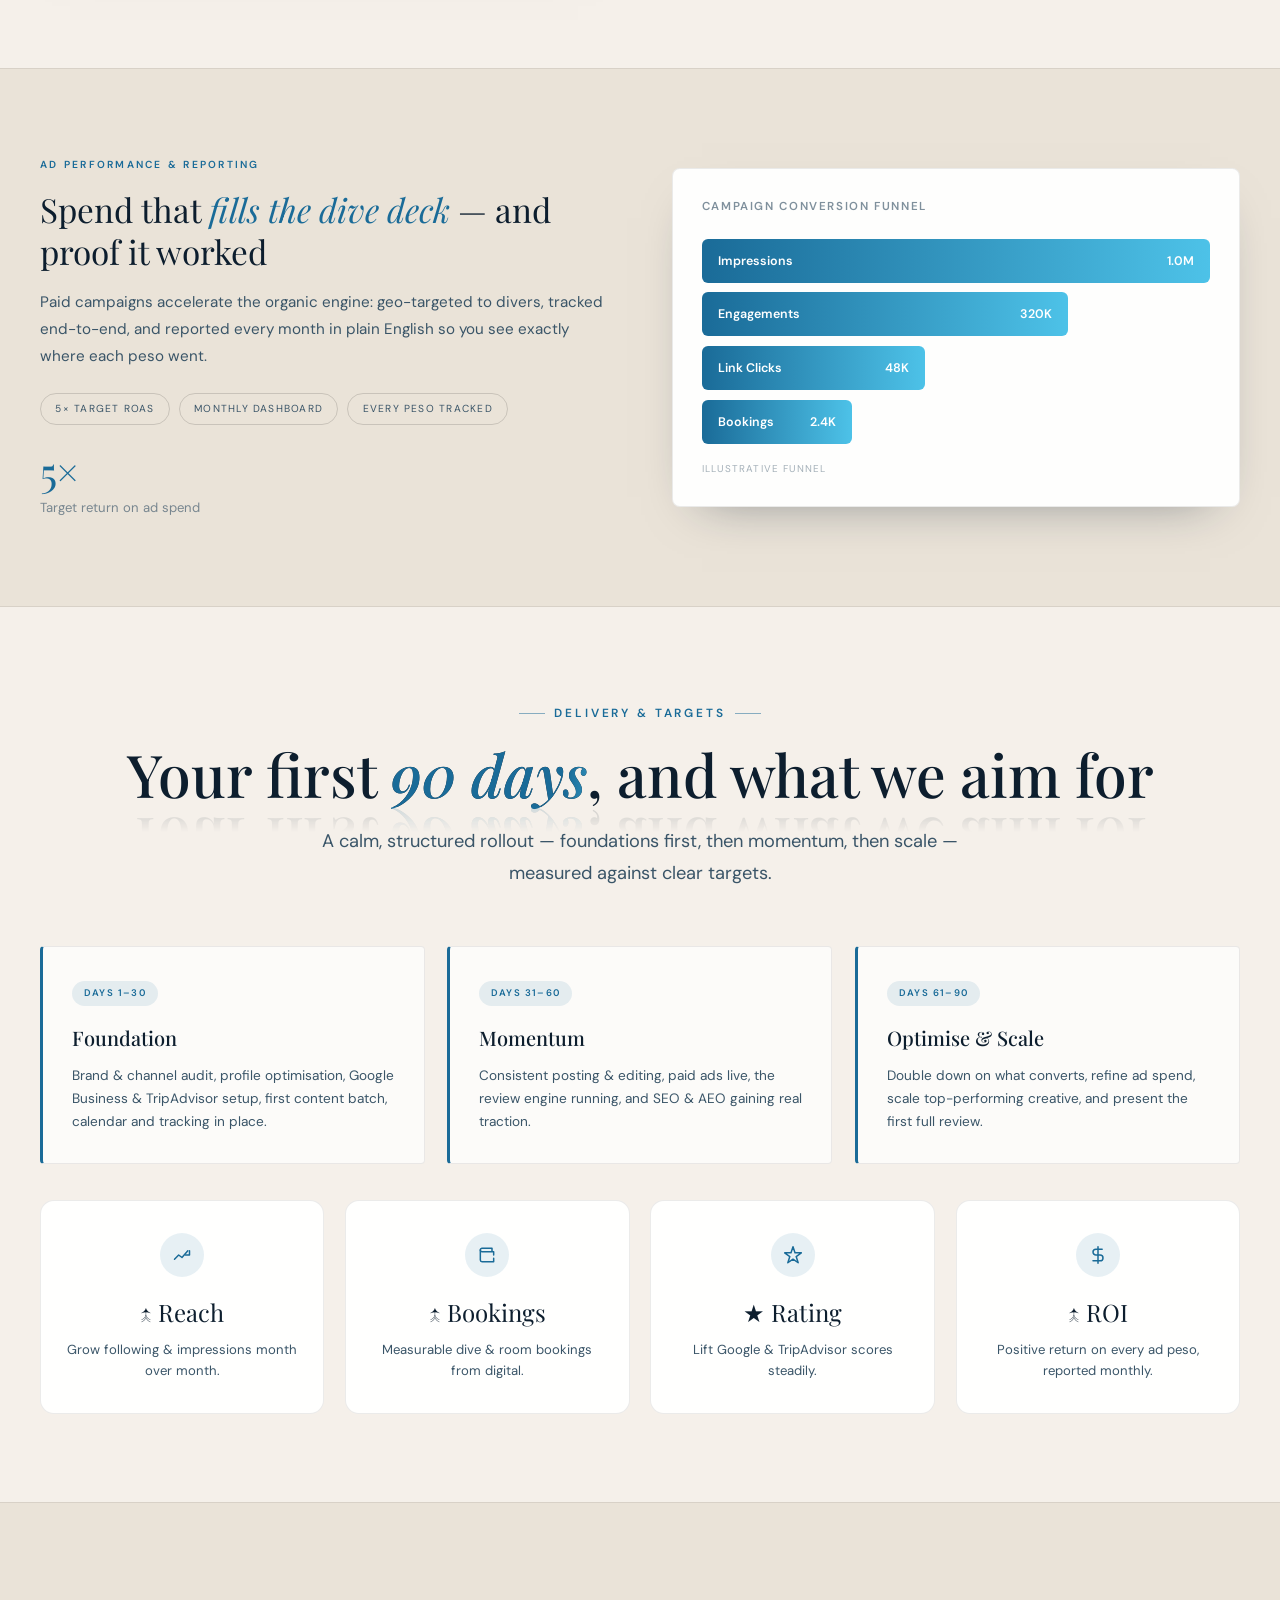
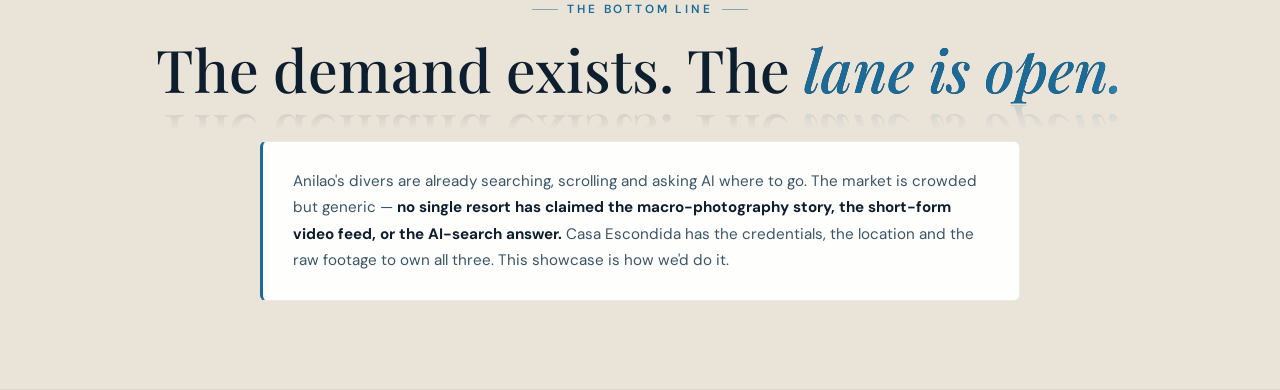
==== commit 5bf6e0d3: "v8: social reels autoplay muted, 3:4 frames fit the video, real captions - Post/AI card media set to" ====
--- a/research.html
+++ b/research.html
@@ -13,7 +13,7 @@
 <link rel="preconnect" href="https://fonts.googleapis.com"/>
 <link rel="preconnect" href="https://fonts.gstatic.com" crossorigin/>
 <link href="https://fonts.googleapis.com/css2?family=Playfair+Display:ital,wght@0,300;0,400;0,500;1,300;1,400&family=DM+Sans:wght@300;400;500;600&family=Cormorant+Garamond:ital,wght@0,300;0,400;1,300;1,400&display=swap" rel="stylesheet"/>
-<link rel="stylesheet" href="styles.css?v=6"/>
+<link rel="stylesheet" href="styles.css?v=8"/>
 </head>
 <body>
 <div id="pg-bar"></div>
@@ -440,6 +440,6 @@
 </section>
 
 
-<script src="app.js?v=6" defer></script>
+<script src="app.js?v=8" defer></script>
 </body>
 </html>
--- a/styles.css
+++ b/styles.css
@@ -469,7 +469,7 @@
 .ai-gen-btn.busy{pointer-events:none;opacity:.7;}
 .ai-grid{display:grid;grid-template-columns:repeat(4,1fr);gap:1.1rem;}
 @media(max-width:900px){.ai-grid{grid-template-columns:repeat(2,1fr);}}
-.ai-card2{position:relative;aspect-ratio:1;border-radius:12px;overflow:hidden;border:1px solid var(--border);background:var(--bg2);cursor:pointer;}
+.ai-card2{position:relative;aspect-ratio:3/4;border-radius:12px;overflow:hidden;border:1px solid var(--border);background:var(--bg2);cursor:pointer;}
 .ai-card2 img{width:100%;height:100%;object-fit:cover;transition:transform .6s ease,filter .4s,opacity .5s;opacity:0;}
 .ai-card2.filled img{opacity:1;}
 .ai-card2:hover img{transform:scale(1.09);filter:brightness(.72);}
@@ -529,7 +529,7 @@
 .post-hmeta b{font-size:.7rem;color:var(--text);display:block;white-space:nowrap;overflow:hidden;text-overflow:ellipsis;}
 .post-hmeta span{font-size:.58rem;color:var(--text3);}
 .post-dots{color:var(--text3);letter-spacing:1.5px;font-size:.8rem;}
-.post-media{position:relative;aspect-ratio:1;overflow:hidden;cursor:pointer;background:var(--bg2);}
+.post-media{position:relative;aspect-ratio:3/4;overflow:hidden;cursor:pointer;background:var(--bg2);}
 .post-media img{position:absolute;inset:0;width:100%;height:100%;object-fit:cover;transform:scale(1.05);transition:transform .9s cubic-bezier(.22,1,.36,1);z-index:1;}
 .post-media:hover img,.post-media.show img{transform:scale(1);}
 .post-ph{position:absolute;inset:0;z-index:3;display:flex;flex-direction:column;align-items:center;justify-content:center;gap:.35rem;color:var(--text3);background:var(--bg2);transition:opacity .5s ease;}
@@ -544,9 +544,12 @@
 .post-actions svg:hover{transform:scale(1.18);}
 .post-actions .heart:hover{stroke:#e0526b;fill:#e0526b;}
 .post-actions .save{margin-left:auto;}
-.post-cap{padding:.15rem .85rem 1rem;display:flex;flex-direction:column;gap:.45rem;}
+.post-cap{padding:.35rem .95rem 1rem;display:flex;flex-direction:column;gap:.45rem;}
 .post-cap .cl{height:8px;border-radius:5px;background:var(--bg2);position:relative;overflow:hidden;}
 .post-cap .cl.w80{width:80%;}.post-cap .cl.w55{width:55%;}
+.cap-txt{font-size:.82rem;line-height:1.5;color:var(--text2);margin:0;}
+.cap-txt b{color:var(--text);font-weight:600;margin-right:.35rem;}
+.cap-tags{color:var(--accent);}
 
 /* ── WEBSITE — single whole-site view ── */
 .web-wrap{max-width:1000px;margin:0 auto;}
@@ -613,4 +616,27 @@
 @keyframes drift1{0%,100%{transform:translate(0,0)}25%{transform:translate(70px,90px)}50%{transform:translate(-50px,140px)}75%{transform:translate(-90px,50px)}}
 @keyframes drift2{0%,100%{transform:translate(0,0)}33%{transform:translate(-100px,70px)}66%{transform:translate(80px,-60px)}}
 @keyframes drift3{0%,100%{transform:translate(0,0)}20%{transform:translate(60px,-80px)}50%{transform:translate(-70px,-40px)}80%{transform:translate(50px,100px)}}
-@media(prefers-reduced-motion:reduce){#orbs{display:none;}.orb{animation:none;}}
+@media(prefers-reduced-motion:reduce){.orb{animation:none;}}
+
+/* =====================================================================
+   REVAMP v7 — video reels, AI video wall, live-site iframe
+===================================================================== */
+/* Social post videos */
+.post-media video{position:absolute;inset:0;width:100%;height:100%;object-fit:cover;z-index:1;background:var(--bg3);}
+.post-play{position:absolute;top:50%;left:50%;transform:translate(-50%,-50%);z-index:4;width:52px;height:52px;border-radius:50%;background:rgba(255,255,255,.9);display:flex;align-items:center;justify-content:center;box-shadow:0 8px 22px rgba(0,0,0,.3);transition:opacity .3s ease,transform .3s ease;pointer-events:none;}
+.post-play svg{width:20px;height:20px;fill:var(--accent);margin-left:3px;}
+.post-media.playing .post-play{opacity:0;transform:translate(-50%,-50%) scale(.6);}
+
+/* AI video/still wall — 4 columns */
+.ai-grid.four{grid-template-columns:repeat(4,1fr);}
+@media(max-width:1000px){.ai-grid.four{grid-template-columns:repeat(3,1fr);}}
+@media(max-width:680px){.ai-grid.four{grid-template-columns:repeat(2,1fr);}}
+.ai-card2 video{position:absolute;inset:0;width:100%;height:100%;object-fit:cover;z-index:1;opacity:0;transition:opacity .6s ease,transform .6s ease;background:var(--bg3);}
+.ai-card2.filled video{opacity:1;}
+.ai-card2.video:hover video{transform:scale(1.05);}
+.ai-card2.video{cursor:pointer;}
+.ai-card2.video .ai-play{display:none;}
+
+/* Live-site iframe */
+.browser-screen{aspect-ratio:16/10.5;}
+.site-frame{position:absolute;inset:0;width:100%;height:100%;border:0;display:block;background:var(--card2);}
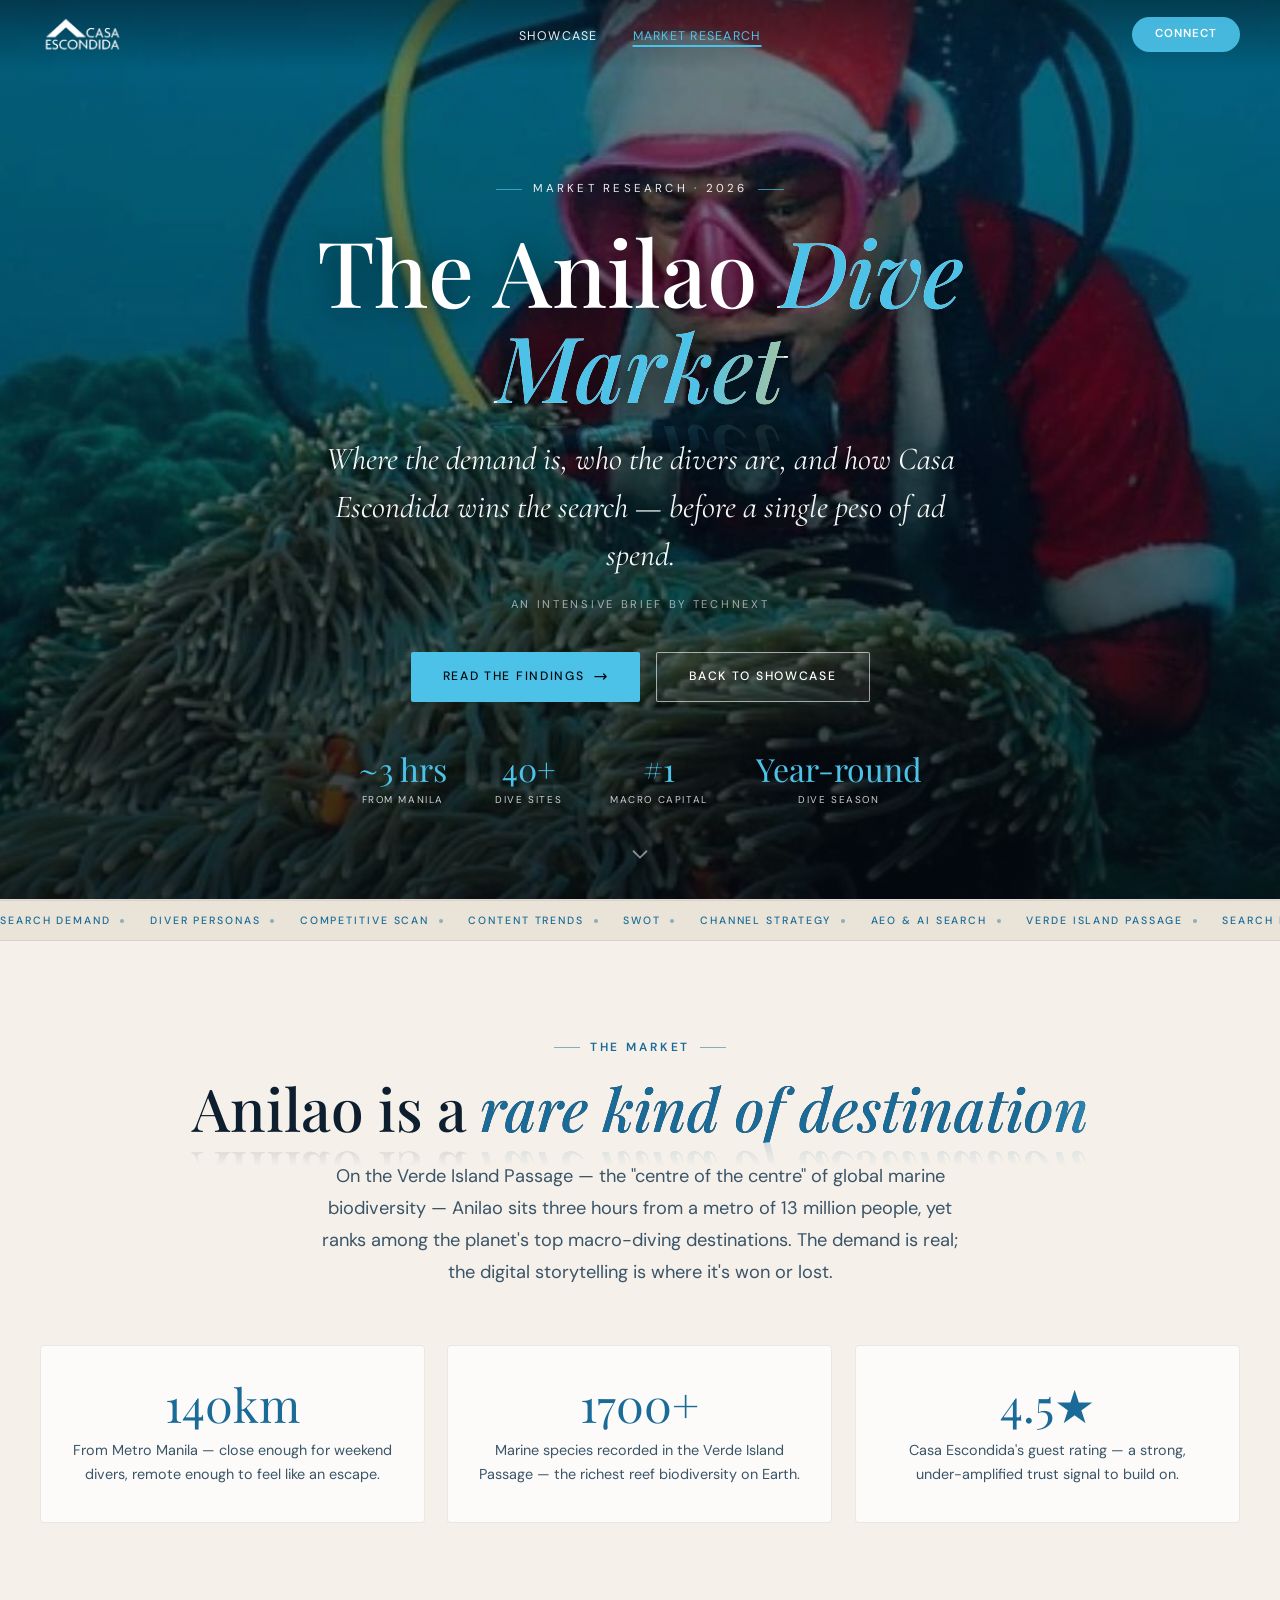
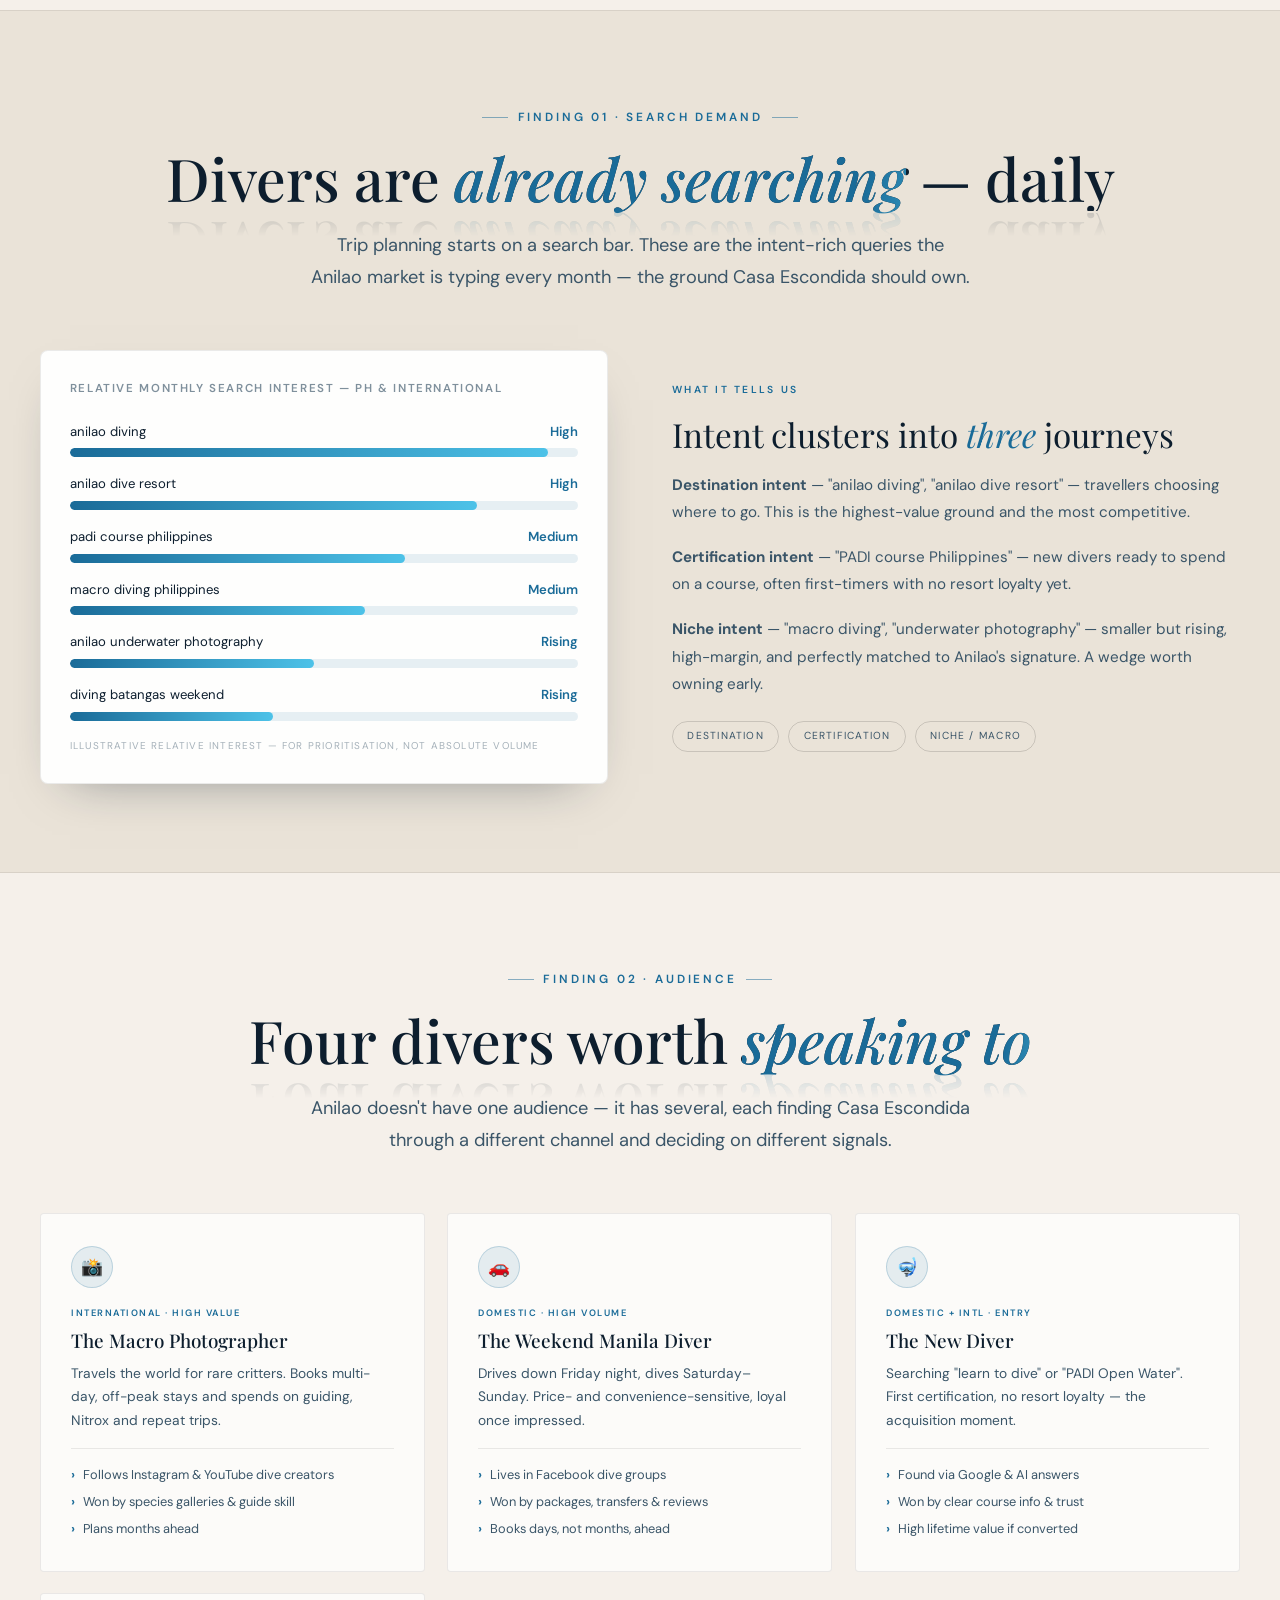
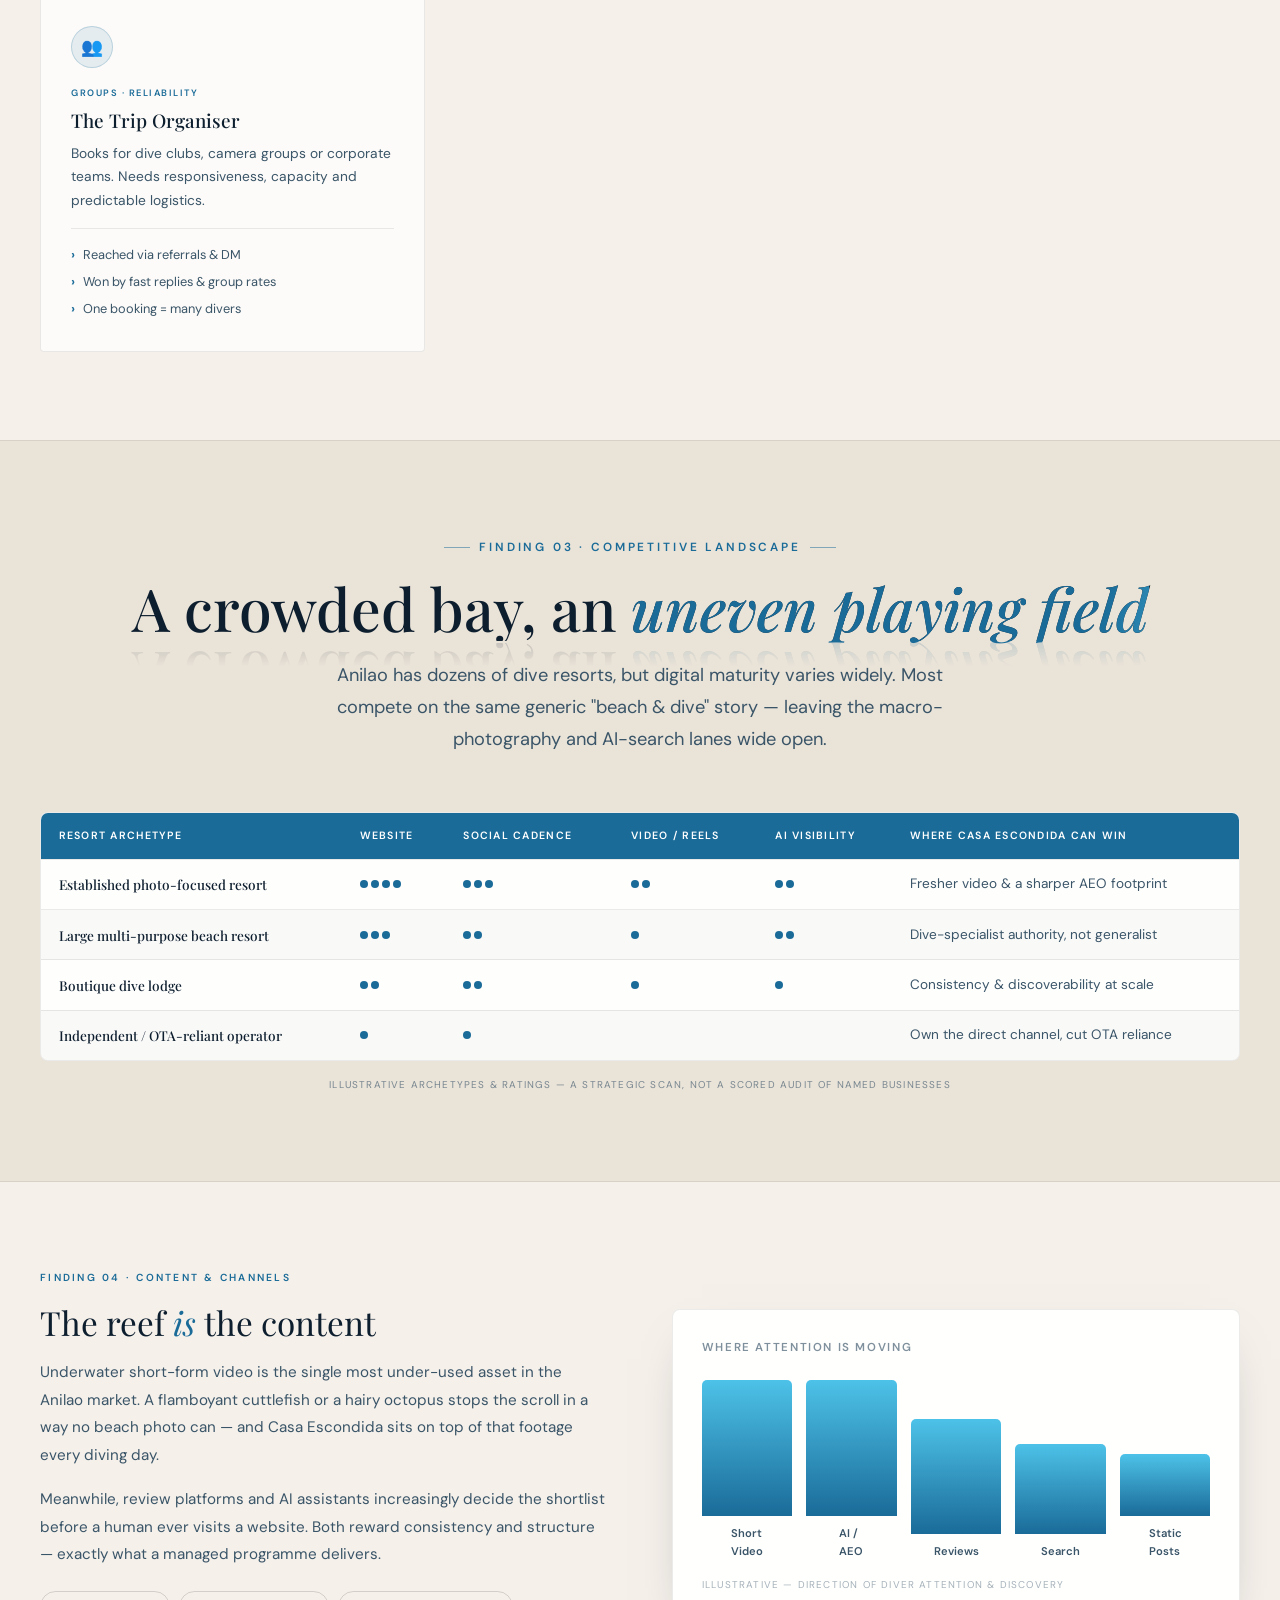
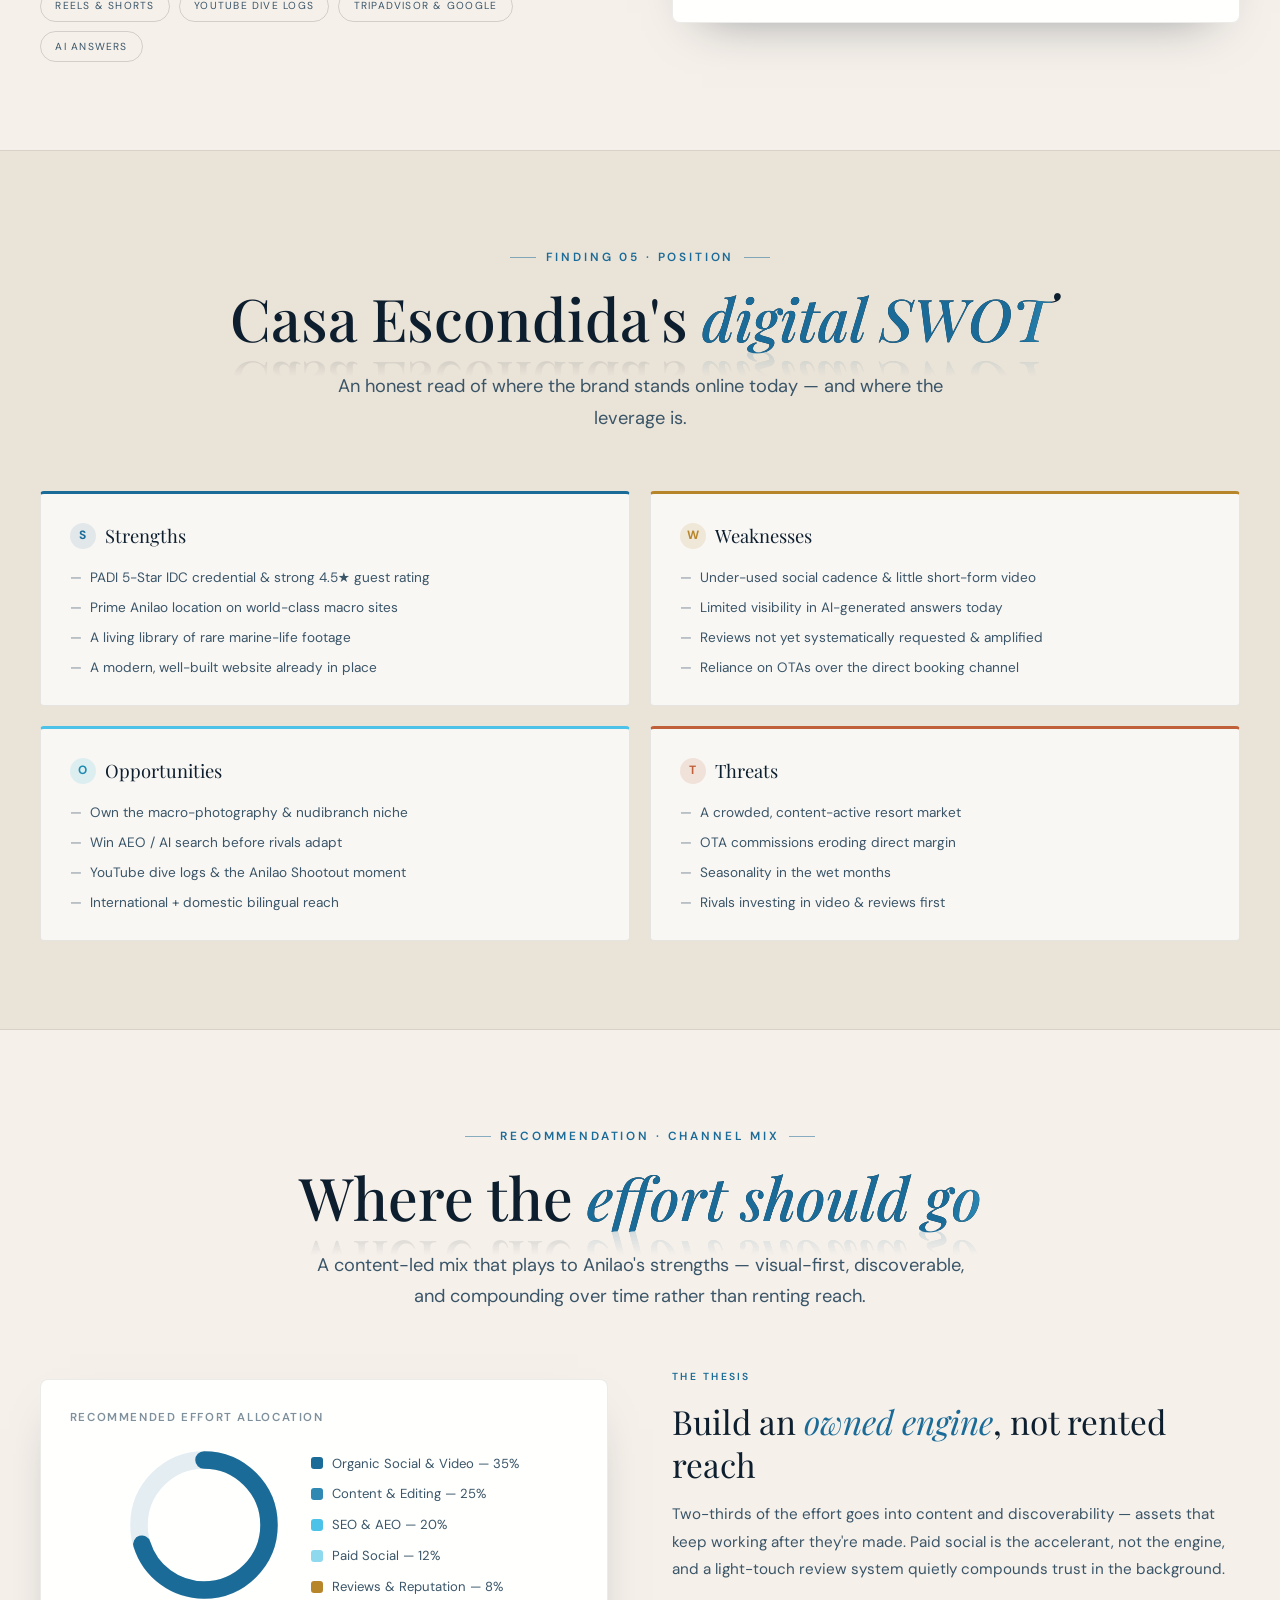
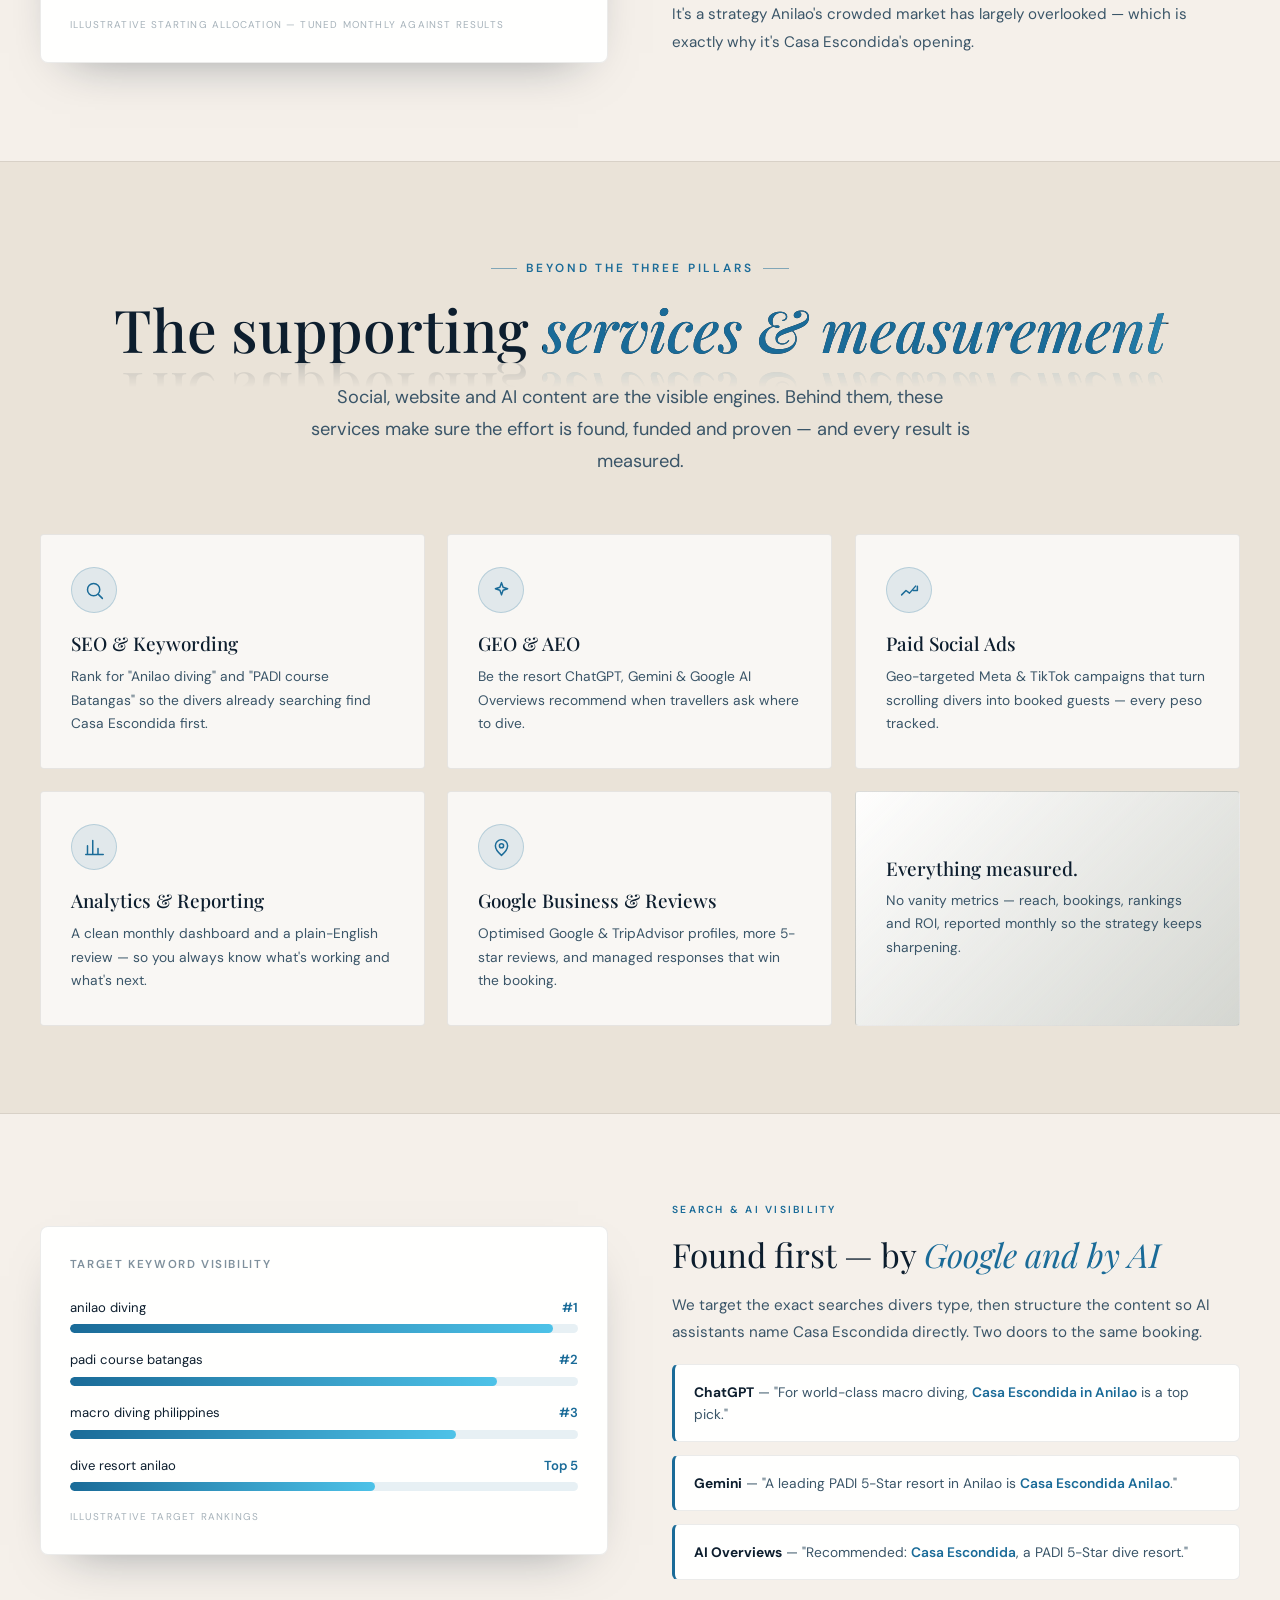
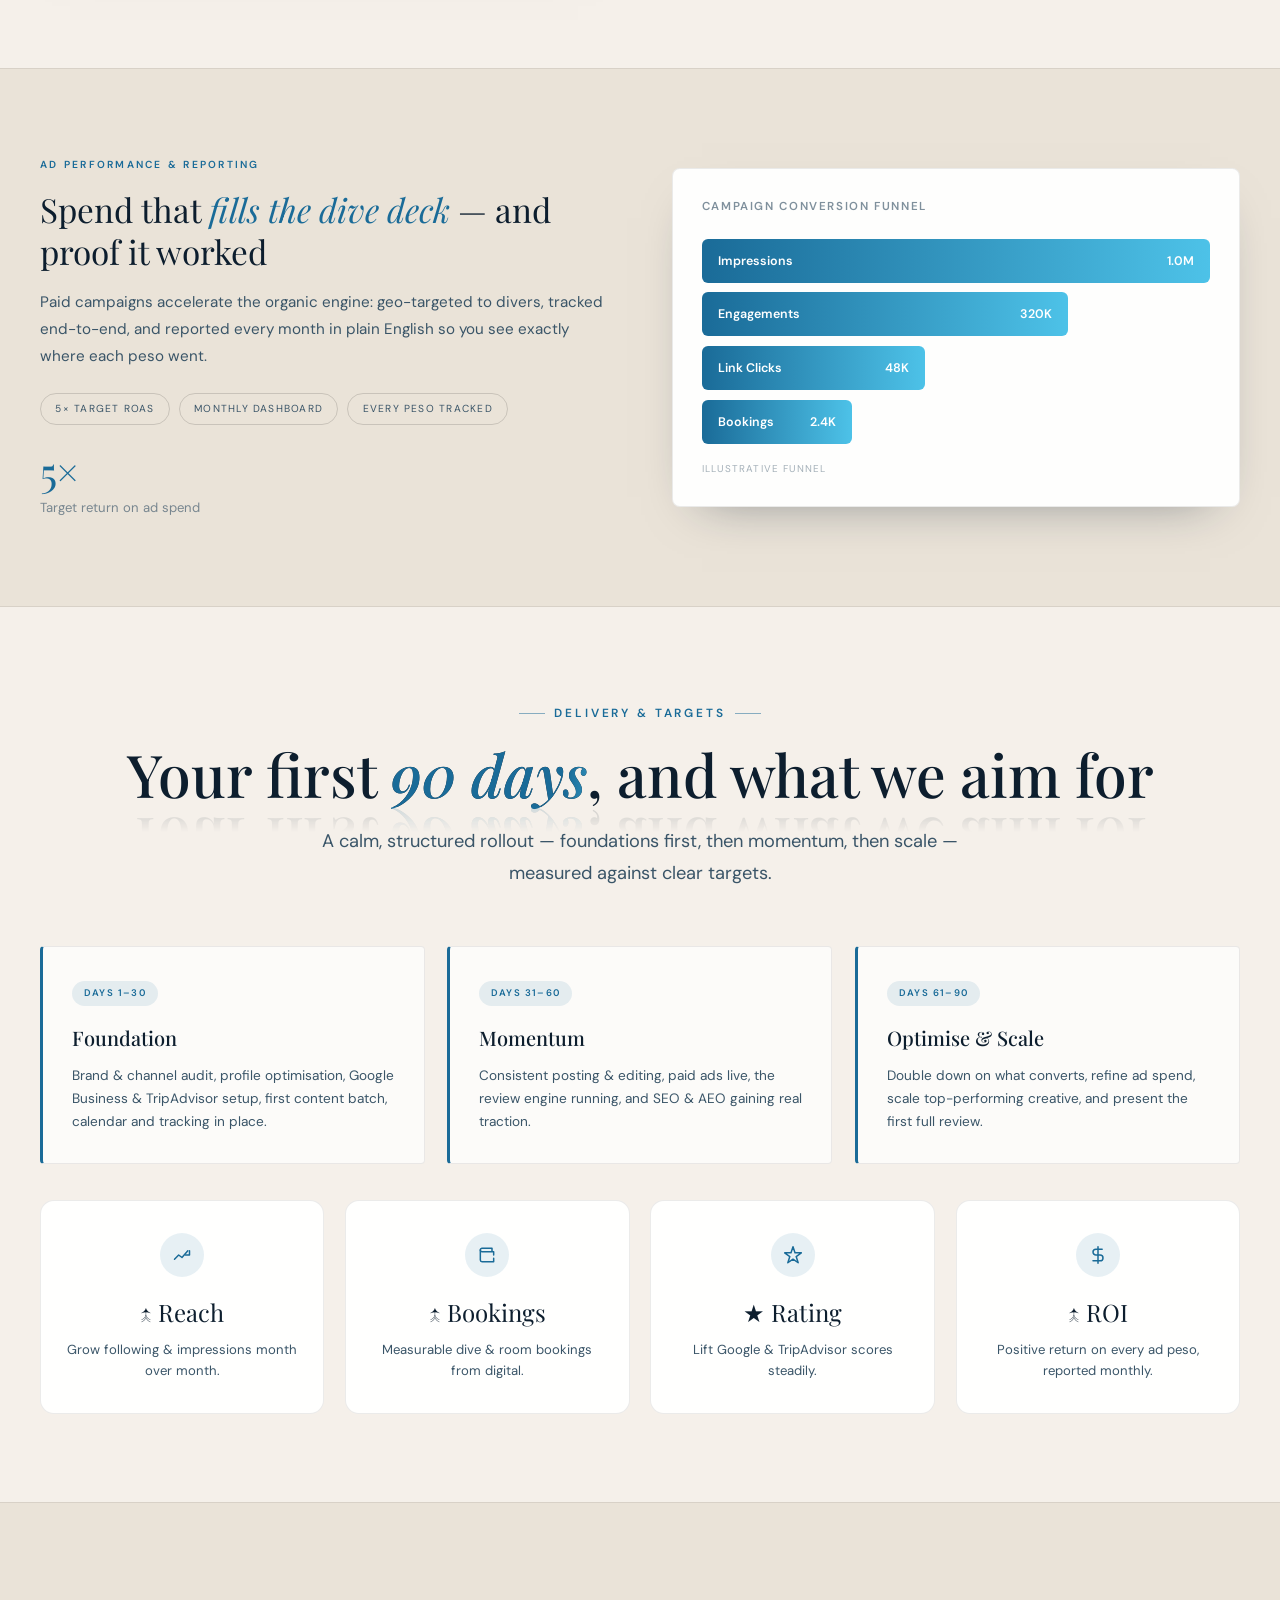
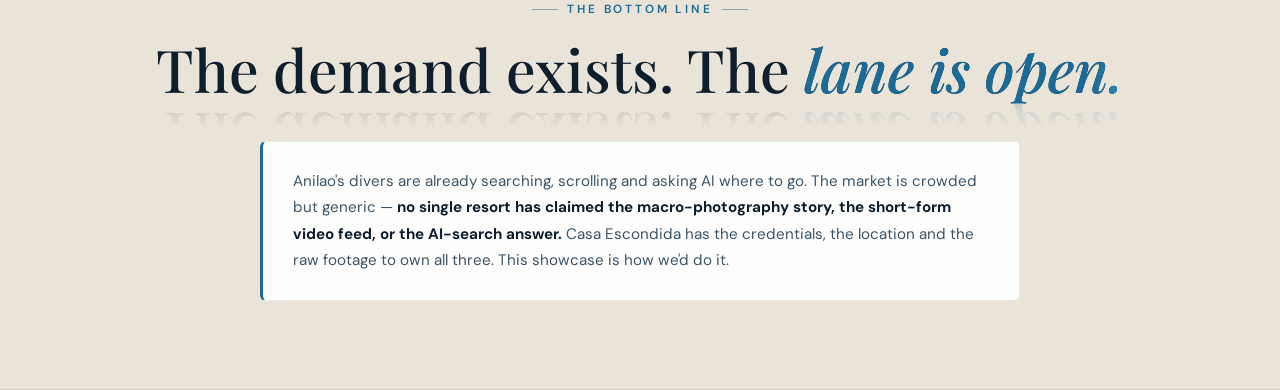
==== commit 3c89f1e0: "v9: simplify AI to sample video frames, bigger website frame, real logo - AI section: removed the pr" ====
--- a/research.html
+++ b/research.html
@@ -13,7 +13,7 @@
 <link rel="preconnect" href="https://fonts.googleapis.com"/>
 <link rel="preconnect" href="https://fonts.gstatic.com" crossorigin/>
 <link href="https://fonts.googleapis.com/css2?family=Playfair+Display:ital,wght@0,300;0,400;0,500;1,300;1,400&family=DM+Sans:wght@300;400;500;600&family=Cormorant+Garamond:ital,wght@0,300;0,400;1,300;1,400&display=swap" rel="stylesheet"/>
-<link rel="stylesheet" href="styles.css?v=8"/>
+<link rel="stylesheet" href="styles.css?v=9"/>
 </head>
 <body>
 <div id="pg-bar"></div>
@@ -440,6 +440,6 @@
 </section>
 
 
-<script src="app.js?v=8" defer></script>
+<script src="app.js?v=9" defer></script>
 </body>
 </html>
--- a/styles.css
+++ b/styles.css
@@ -552,7 +552,7 @@
 .cap-tags{color:var(--accent);}
 
 /* ── WEBSITE — single whole-site view ── */
-.web-wrap{max-width:1000px;margin:0 auto;}
+.web-wrap{max-width:100%;margin:0 auto;}
 .web-note{text-align:center;margin-top:1.3rem;}
 
 /* ── AI grid: 6 (3×2) ── */
@@ -638,5 +638,5 @@
 .ai-card2.video .ai-play{display:none;}
 
 /* Live-site iframe */
-.browser-screen{aspect-ratio:16/10.5;}
+.browser-screen{aspect-ratio:auto;height:min(840px,84vh);}
 .site-frame{position:absolute;inset:0;width:100%;height:100%;border:0;display:block;background:var(--card2);}
